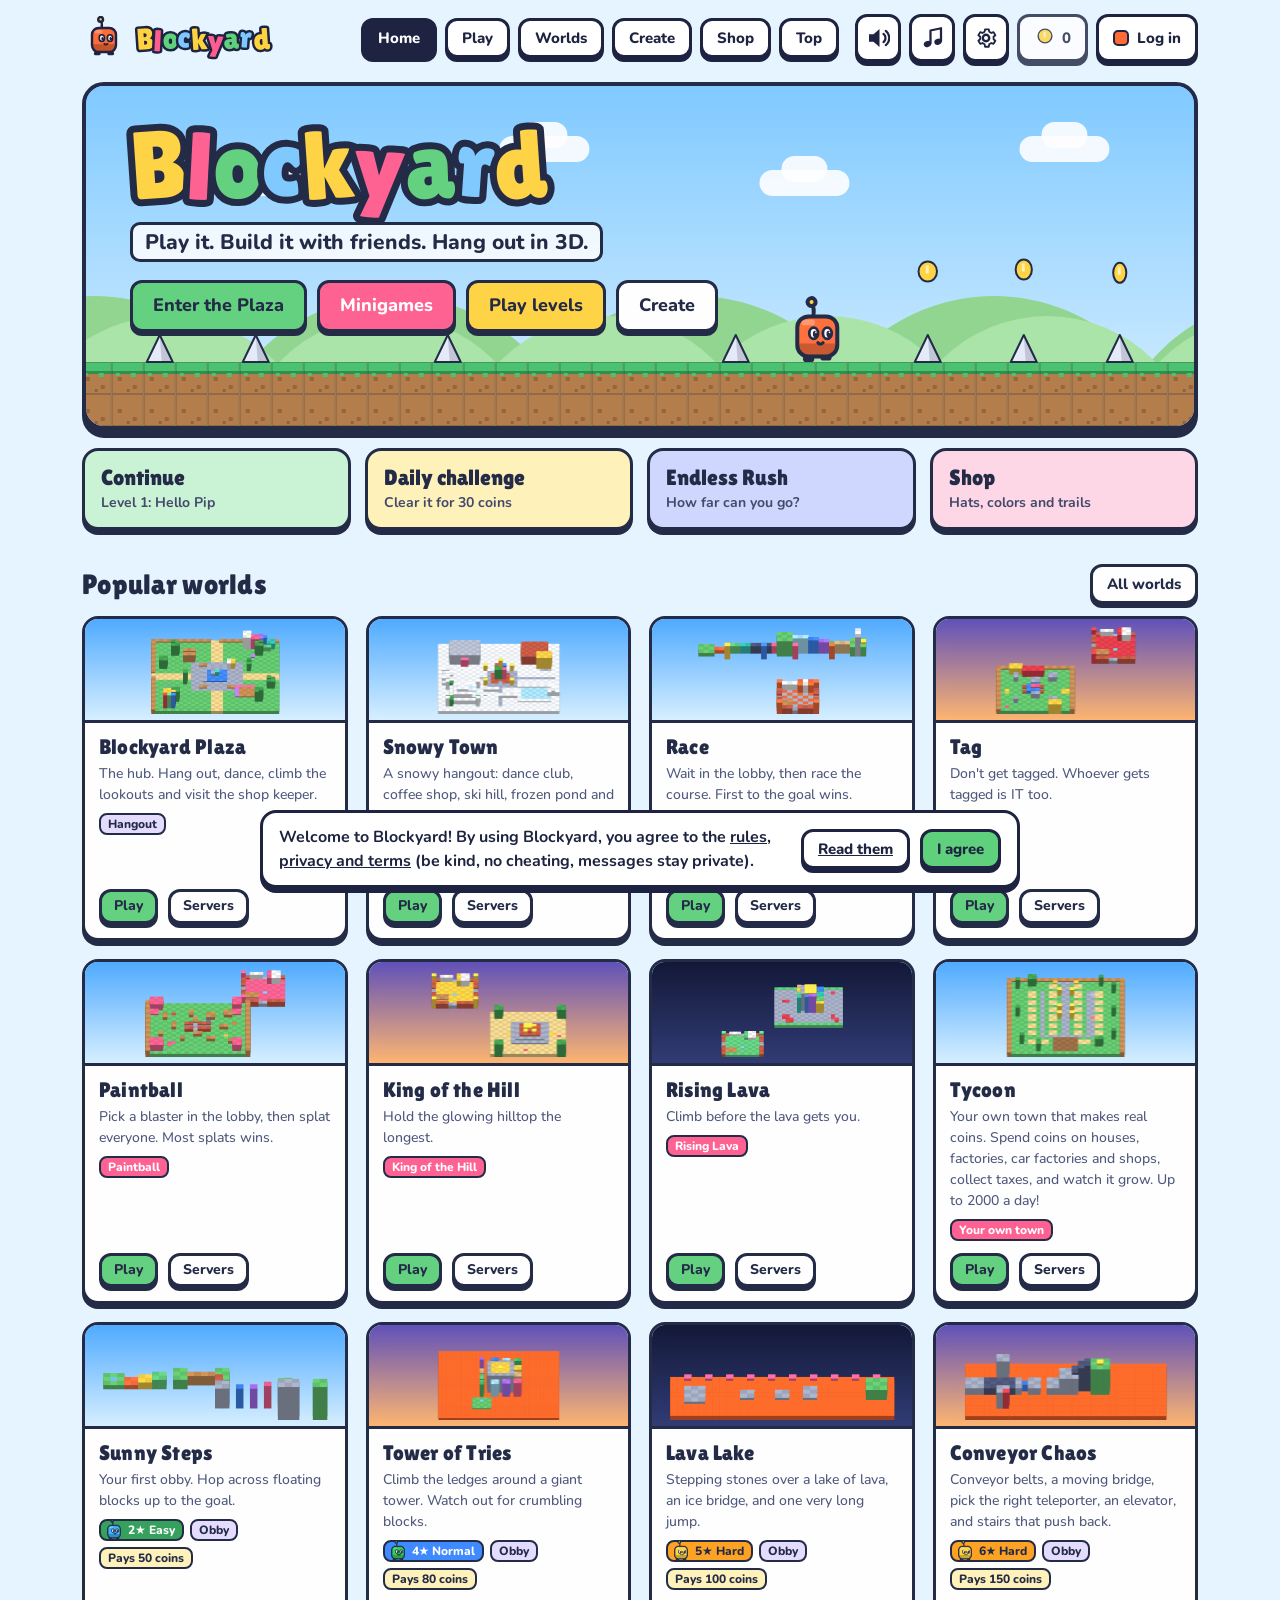
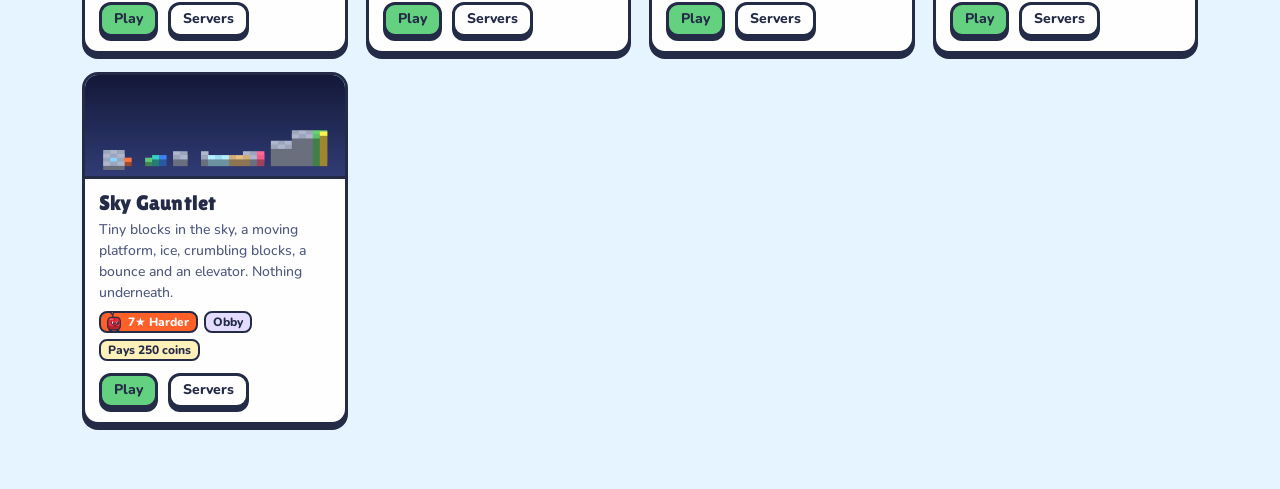
==== public/index.html @ 79ffdef4 "Add files via upload" ====
<!DOCTYPE html>
<html lang="en">
<head>
<meta charset="utf-8">
<meta name="viewport" content="width=device-width, initial-scale=1, viewport-fit=cover">
<title>Blockyard</title>
<meta name="description" content="Play block games in 2D and 3D, hang out with friends, build your own levels and worlds together, and trade items.">
<link rel="icon" href="data:image/svg+xml,%3Csvg xmlns='http://www.w3.org/2000/svg' viewBox='0 0 32 32'%3E%3Crect x='3' y='3' width='26' height='26' rx='6' fill='%23ffd23f' stroke='%231d2340' stroke-width='3'/%3E%3Crect x='3' y='21' width='26' height='8' rx='3' fill='%23f0a500'/%3E%3C/svg%3E">
<link rel="preconnect" href="https://fonts.googleapis.com">
<link rel="preconnect" href="https://fonts.gstatic.com" crossorigin>
<link href="https://fonts.googleapis.com/css2?family=Lilita+One&family=Nunito:wght@500;700;800&display=swap" rel="stylesheet">
<link rel="stylesheet" href="css/style.css">
</head>
<body>
<header class="top">
  <a class="logo" href="#/" data-go="#/"><canvas class="logo-pip" id="logo-pip" width="44" height="44" aria-hidden="true"></canvas><span class="wordmark" aria-label="Blockyard"><b>B</b><b>l</b><b>o</b><b>c</b><b>k</b><b>y</b><b>a</b><b>r</b><b>d</b></span></a>
  <nav class="nav" aria-label="Main">
    <button class="btn nav-btn" data-go="#/" data-nav="home">Home</button>
    <button class="btn nav-btn" data-go="#/play" data-nav="play">Play</button>
    <button class="btn nav-btn" data-go="#/worlds" data-nav="worlds">Worlds <span class="live-dot" id="nav-online" hidden></span></button>
    <button class="btn nav-btn" data-go="#/create" data-nav="create">Create</button>
    <button class="btn nav-btn" data-go="#/closet" data-nav="closet">Shop</button>
    <button class="btn nav-btn" data-go="#/top" data-nav="top">Top</button>
  </nav>
  <div class="me">
    <button class="btn icon-btn" id="mute" aria-pressed="false" aria-label="Sound effects"></button>
    <button class="btn icon-btn" id="music" aria-pressed="false" aria-label="Music"></button>
    <button class="btn icon-btn" data-go="#/settings" type="button" aria-label="Settings" title="Settings"><svg viewBox="0 0 24 24" width="22" height="22" aria-hidden="true"><path d="M12 8.2a3.8 3.8 0 1 0 0 7.6 3.8 3.8 0 0 0 0-7.6zm8.3 5.2-.1-2.8 2-1.6-2-3.4-2.4.9-2.3-1.4L15 2.5h-4l-.5 2.6-2.4 1.4-2.4-.9-2 3.4 2 1.6-.1 2.8-1.9 1.6 2 3.4 2.4-.9 2.4 1.4.5 2.6h4l.5-2.6 2.3-1.4 2.4.9 2-3.4z" fill="#fff" stroke="#1d2340" stroke-width="2" stroke-linejoin="round"/><circle cx="12" cy="12" r="3.2" fill="#fff" stroke="#1d2340" stroke-width="2"/></svg></button>
    <button class="btn icon-btn mail-btn" id="mail-btn" type="button" aria-label="Mailbox" title="Mailbox" hidden><svg viewBox="0 0 24 24" width="24" height="24" aria-hidden="true"><rect x="2.5" y="5" width="19" height="14" rx="2.5" fill="#fff" stroke="#1d2340" stroke-width="2.4"/><path d="M3.5 6.5 12 13l8.5-6.5" fill="none" stroke="#1d2340" stroke-width="2.4" stroke-linejoin="round"/></svg><span class="count" id="mail-count" hidden></span></button>
    <button class="btn icon-btn mail-btn" id="dm-btn" type="button" aria-label="Messages" title="Messages" hidden><svg viewBox="0 0 24 24" width="24" height="24" aria-hidden="true"><path d="M4 4.5h16a1.5 1.5 0 0 1 1.5 1.5v9a1.5 1.5 0 0 1-1.5 1.5H10l-4.5 4v-4H4A1.5 1.5 0 0 1 2.5 15V6A1.5 1.5 0 0 1 4 4.5z" fill="#fff" stroke="#1d2340" stroke-width="2.2" stroke-linejoin="round"/><circle cx="8" cy="10.5" r="1.3" fill="#1d2340"/><circle cx="12" cy="10.5" r="1.3" fill="#1d2340"/><circle cx="16" cy="10.5" r="1.3" fill="#1d2340"/></svg><span class="count" id="dm-count" hidden></span></button>
    <button class="btn coin-chip" id="coin-chip" data-go="#/closet" title="Your coins"><span id="coin-icon"></span><span id="coin-count">0</span></button>
    <button class="btn me-btn" id="me-btn"><span class="dot" id="me-dot"></span><span class="lvl-chip" id="me-lvl" hidden></span><span id="me-name">Log in</span><span class="count" id="me-count" hidden></span></button>
  </div>
</header>
<div class="announce" id="announce" role="status" hidden><span class="announce-tag">News</span><span id="announce-text"></span><button class="announce-x" id="announce-x" type="button" aria-label="Hide this message">&times;</button></div>

<main>
<!-- ============ HOME ============ -->
<section id="view-home" class="view">
  <div class="title-screen">
    <canvas id="title-canvas" aria-hidden="true"></canvas>
    <div class="title-copy">
      <p class="big-logo" aria-label="Blockyard"><b>B</b><b>l</b><b>o</b><b>c</b><b>k</b><b>y</b><b>a</b><b>r</b><b>d</b></p>
      <p class="tagline">Play it. Build it with friends. Hang out in 3D.</p>
      <div class="row">
        <button class="btn btn-big btn-grass" data-go="#/w/plaza">Enter the Plaza</button>
        <button class="btn btn-big btn-pink" data-go="#/worlds/games">Minigames</button>
        <button class="btn btn-big btn-sun" id="hero-play">Play levels</button>
        <button class="btn btn-big" data-go="#/create">Create</button>
      </div>
    </div>
  </div>
  <div class="tiles" id="home-tiles"></div>
  <div id="home-today" class="today" hidden></div>
  <div class="section-head"><h2>Popular worlds</h2><button class="btn" data-go="#/worlds">All worlds</button></div>
  <div class="grid" id="home-worlds"></div>
  <div id="home-online" hidden>
    <div class="section-head"><h2>New player levels</h2><button class="btn" data-go="#/discover">See all</button></div>
    <div class="grid" id="home-new"></div>
  </div>
</section>

<!-- ============ PLAY (2D) ============ -->
<section id="view-levels" class="view" hidden>
  <div class="page-head"><div><h1>Play</h1><p class="lede">Built-in levels earn stars and coins. Endless and the daily challenge pay coins too.</p></div></div>
  <div class="modes">
    <button class="mode" data-go="#/endless"><canvas class="mode-art" id="art-endless" aria-hidden="true"></canvas><span class="mode-name">Endless Rush</span><span class="mode-sub" id="sub-endless">How far can you go?</span></button>
    <button class="mode" data-go="#/daily"><canvas class="mode-art" id="art-daily" aria-hidden="true"></canvas><span class="mode-name">Daily challenge</span><span class="mode-sub" id="sub-daily">A new course every day</span></button>
    <button class="mode" data-go="#/discover"><canvas class="mode-art" id="art-shop" aria-hidden="true"></canvas><span class="mode-name">Player levels</span><span class="mode-sub">Levels other people made</span></button>
  </div>
  <div class="section-head"><h2>Levels</h2><span class="small" id="map-count"></span></div>
  <div class="map" id="map"></div>
  <div class="map-detail" id="map-detail"></div>
  <div class="import">
    <label for="import-input">Got a level code from a friend?</label>
    <div class="row">
      <input id="import-input" placeholder="Paste the link or code" autocomplete="off">
      <button class="btn btn-sun" id="import-btn">Play it</button>
    </div>
    <p class="msg" id="import-msg"></p>
  </div>
</section>

<!-- ============ DISCOVER (2D player levels) ============ -->
<section id="view-discover" class="view" hidden>
  <div class="page-head"><div><h1>Player levels</h1><p class="lede">2D levels made by Blockyard players. Levels marked with a coin pay real coins the first time you beat them.</p></div></div>
  <div id="disc-offline" class="panel-note" hidden>
    <h3>Online games aren't turned on here</h3>
    <p>Player levels need the online version of Blockyard, running on Cloudflare. You can still play the built-in levels and build your own.</p>
    <button class="btn btn-sun" data-go="#/create">Create something</button>
  </div>
  <div id="disc-main" hidden>
    <div class="disc-controls">
      <div class="chips" role="group" aria-label="Sort">
        <button class="chip" data-sort="new" aria-pressed="true">Newest</button>
        <button class="chip" data-sort="top" aria-pressed="false">Most played</button>
        <button class="chip" data-sort="liked" aria-pressed="false">Most liked</button>
        <button class="chip" data-sort="reward" aria-pressed="false">Pays coins</button>
        <button class="chip" data-sort="rated" aria-pressed="false">Rated ★</button>
      </div>
      <select id="disc-style" aria-label="Style">
        <option value="">All styles</option>
        <option value="adventure">Adventure</option>
        <option value="rush">Rush</option>
      </select>
      <input id="disc-q" type="search" placeholder="Search names" aria-label="Search" autocomplete="off">
      <span class="chip-filter" id="disc-creator" hidden>Levels by <b id="disc-creator-name"></b> <button class="linkish" id="disc-creator-clear" type="button">Show everyone</button></span>
    </div>
    <div class="grid" id="disc-grid"></div>
    <p class="msg" id="disc-msg"></p>
    <div class="row center"><button class="btn" id="disc-more" hidden>Load more</button></div>
  </div>
</section>

<!-- ============ PLAY A 2D LEVEL ============ -->
<section id="view-play" class="view" hidden>
  <div class="bar">
    <button class="btn" id="play-back">Back</button>
    <div class="bar-title"><h2 id="play-title"></h2><span id="play-by" class="by"></span></div>
    <button class="btn" id="play-restart" title="Restart (R)">Restart</button>
    <button class="btn btn-ghost" id="play-report" hidden>Report</button>
  </div>
  <div class="stage" id="stage">
    <canvas id="game" aria-label="Game"></canvas>
    <div class="overlay" id="ready" hidden>
      <div class="panel ready-panel">
        <h2 id="ready-title">Ready?</h2>
        <p id="ready-form"></p>
        <p class="small">Press Space, click, or tap to start.</p>
      </div>
    </div>
    <div class="overlay" id="win" hidden>
      <div class="panel">
        <h2 id="win-title">Level cleared!</h2>
        <div class="win-stars" id="win-stars"></div>
        <p id="win-stats"></p>
        <p class="win-reward" id="win-reward"></p>
        <div class="row">
          <button class="btn btn-grass" id="win-next" hidden>Next level</button>
          <button class="btn" id="win-again">Play again</button>
          <button class="btn btn-sun" id="win-like" hidden>Like</button>
          <button class="btn" id="win-dislike" hidden>Dislike</button>
          <button class="btn" id="win-remix">Remix in editor</button>
          <button class="btn" id="win-back">Back</button>
        </div>
      </div>
    </div>
  </div>
  <div class="touch" id="touch-adv">
    <button class="tbtn" data-k="left" data-icon="left" aria-label="Move left"></button>
    <button class="tbtn" data-k="right" data-icon="right" aria-label="Move right"></button>
    <button class="tbtn tbtn-jump" data-k="jump">Jump</button>
  </div>
  <div class="touch" id="touch-rush" hidden>
    <button class="tbtn tbtn-jump tbtn-wide" data-k="jump">Tap or hold</button>
  </div>
  <p class="hint hint-keys" id="play-hint"></p>
</section>

<!-- ============ 2D EDITOR ============ -->
<section id="view-edit" class="view" hidden>
  <div class="bar ed-bar">
    <button class="btn" id="ed-back">Back</button>
    <input id="ed-name" maxlength="40" aria-label="Level name">
    <div class="row">
      <button class="btn btn-grass" id="ed-test">Test</button>
      <span class="proof" id="ed-proof" data-ok="false">Not beaten yet</span>
      <button class="btn btn-sun" id="ed-publish">Publish</button>
      <button class="btn" id="ed-share">Share code</button>
      <button class="btn" id="ed-friends" hidden>Friends</button>
      <button class="btn" id="ed-save" hidden>Save</button>
    </div>
  </div>
  <p class="ed-status" id="ed-status"></p>
  <div class="ed-settings">
    <label>Style <select id="ed-style"><option value="adventure">Adventure</option><option value="rush">Rush</option></select></label>
    <label>Theme <select id="ed-theme"></select></label>
    <label>Width <select id="ed-width"></select></label>
    <label>Height <select id="ed-height"></select></label>
    <label class="rush-only">Start as <select id="ed-form"></select></label>
    <label class="rush-only">Start speed <select id="ed-speed"></select></label>
  </div>
  <div class="ed-palette">
    <div class="tabs" id="ed-tabs" role="tablist" aria-label="Block types"></div>
    <div class="ed-palette-body">
      <div class="tools" id="ed-tools"></div>
      <div class="tools tools-quick" id="ed-quick"></div>
    </div>
  </div>
  <div class="ed-actions">
    <div class="seg" role="group" aria-label="Drawing mode">
      <button class="seg-btn" id="ed-brush" aria-pressed="true">Brush</button>
      <button class="seg-btn" id="ed-box" aria-pressed="false">Box fill</button>
    </div>
    <div class="row">
      <button class="btn" id="ed-undo" title="Undo (Ctrl+Z)">Undo</button>
      <button class="btn" id="ed-redo" title="Redo (Ctrl+Y)">Redo</button>
    </div>
    <div class="row">
      <button class="btn" id="ed-zoom-out">Zoom out</button>
      <button class="btn" id="ed-zoom-in">Zoom in</button>
    </div>
  </div>
  <div class="ed-wrap">
    <div class="ed-stage" id="ed-stage"><canvas id="ed-canvas"></canvas></div>
    <input type="range" id="ed-scroll-y" class="vscroll" min="0" max="0" value="0" aria-label="Scroll up and down">
  </div>
  <canvas id="ed-minimap" class="minimap" aria-label="Whole level. Click or drag to jump around."></canvas>
  <p class="msg" id="ed-msg"></p>
  <div class="ed-team" id="ed-team" hidden>
    <ol class="w3-log" id="ed-log"></ol>
    <form class="w3-chat-form" id="ed-chat"><input id="ed-chat-in" maxlength="200" placeholder="Chat with your team" aria-label="Chat message" autocomplete="off"><button class="btn" type="submit">Send</button></form>
  </div>
  <p class="hint">Click or drag to place. Right-click erases. The strip under the level shows the whole thing: click it to jump there. Mouse wheel scrolls, Ctrl + wheel zooms. Keys: B brush, F box fill, E erase, I pick, Ctrl+Z undo. Your level saves by itself.</p>
</section>

<!-- ============ WORLDS (3D) ============ -->
<section id="view-worlds" class="view" hidden>
  <div class="page-head">
    <div><h1>Worlds</h1><p class="lede">3D places to hang out and obbies to beat. Log in to see other players and chat.</p><button class="btn btn-sun btn-big" id="random-world" type="button">🎲 Random world</button></div>
    <form class="join-code" id="join-form"><label for="join-code">Got a server code?</label><div class="row"><input id="join-code" placeholder="Server code" maxlength="12" autocomplete="off"><button class="btn btn-sun" type="submit">Join</button></div></form>
  </div>
  <div id="friends-online" hidden></div>
  <h2>Hangouts</h2>
  <div class="grid" id="worlds-hangout"></div>
  <h2 id="minigames">Minigames</h2>
  <p class="small">Each minigame has its own servers. Wait in the lobby (the shop keeper is there too) and the next round starts when 2 players are in.</p>
  <div class="grid" id="worlds-games"></div>
  <h2>Obbies</h2>
  <div class="grid" id="worlds-builtin"></div>
  <div class="section-head"><h2>Player worlds</h2>
    <div class="chips" role="group" aria-label="Sort">
      <button class="chip" data-wsort="top" aria-pressed="true">Popular</button>
      <button class="chip" data-wsort="new" aria-pressed="false">Newest</button>
      <button class="chip" data-wsort="reward" aria-pressed="false">Pays coins</button>
      <button class="chip" data-wsort="rated" aria-pressed="false">Rated ★</button>
    </div>
  </div>
  <div class="grid" id="worlds-grid"></div>
  <p class="msg" id="worlds-msg"></p>
  <div class="row center"><button class="btn" id="worlds-more" hidden>Load more</button></div>
</section>

<!-- ============ ONE WORLD ============ -->
<section id="view-world" class="view" hidden>
  <div id="world-page"></div>
</section>

<!-- ============ IN A 3D WORLD ============ -->
<section id="view-w3" class="view" hidden>
  <div id="w3-root"></div>
</section>

<!-- ============ 3D BUILDER ============ -->
<section id="view-build" class="view" hidden>
  <div id="b3-root"></div>
</section>

<!-- ============ CREATE ============ -->
<section id="view-create" class="view" hidden>
  <div class="page-head">
    <div><h1>Create</h1><p class="lede">Build 2D levels and 3D worlds. Add friends to a project and build together, live.</p></div>
    <div class="row"><button class="btn btn-big btn-sun" id="new-2d">New 2D level</button><button class="btn btn-big btn-grass" id="new-3d">New 3D world</button></div>
  </div>
  <p class="note-bar" id="create-guest" hidden>You're a guest, so your projects save in this browser only. <button class="linkish" type="button" id="create-login">Log in</button> to save them online, build with friends, and publish.</p>
  <h2>Your projects</h2>
  <div class="grid" id="proj-mine"></div>
  <div id="proj-shared-wrap" hidden><h2>Shared with you</h2><div class="grid" id="proj-shared"></div></div>
  <div id="proj-pub-wrap" hidden><h2>Published</h2><div class="pub-list" id="proj-pub"></div></div>
</section>

<!-- ============ CLOSET ============ -->
<section id="view-closet" class="view" hidden>
  <div class="page-head"><div><h1>Shop</h1><p class="lede" id="closet-lede">The shop changes every day: rarer things are in stock less often.</p></div><span class="wallet" id="shop-wallet"></span></div>
  <div class="tabs page-tabs" id="closet-tabs" role="tablist" aria-label="Shop">
    <button class="tab" role="tab" data-ctab="shop">Buy</button>
    <button class="tab" role="tab" data-ctab="mine">My Items</button>
    <button class="tab" role="tab" data-ctab="market">Reseller shop</button>
    <button class="tab" role="tab" data-ctab="chests">Chests</button>
    <button class="tab" role="tab" data-ctab="trades">Trades <span class="count" id="trade-count" hidden></span></button>
    <button class="tab" role="tab" data-ctab="badges">Badges</button>
  </div>
  <div class="closet" id="closet-main">
    <div class="closet-preview"><canvas id="closet-canvas" aria-label="Pip wearing your outfit"></canvas><div class="small" id="closet-caption"></div></div>
    <div class="closet-body" id="closet-body"></div>
  </div>
  <div id="closet-trades" hidden></div>
  <div id="closet-market" hidden></div>
  <div id="closet-chests" hidden></div>
  <div id="closet-badges" hidden>
    <div class="section-head"><h2>Badges</h2><span class="small" id="ach-count"></span></div>
    <div class="title-pick" id="title-pick" hidden><label for="title-select"><b>Your title</b> <span class="small">(shows under your name in worlds and on your profile)</span></label> <select id="title-select"></select></div>
    <div class="achs" id="ach-list"></div>
    <h2>Stats</h2>
    <div class="stats" id="stats-list"></div>
  </div>
</section>

<!-- ============ PROFILE ============ -->
<section id="view-top" class="view" hidden>
  <div class="page-head"><div><h1>Leaderboards</h1><p class="lede">The top players in all of Blockyard, and the whole game's numbers.</p></div></div>
  <div class="stats" id="top-totals"></div>
  <div class="chips" role="group" aria-label="Leaderboard" id="top-tabs"></div>
  <ol class="board-list big-board" id="top-list"></ol>
</section>

<section id="view-settings" class="view" hidden>
  <div class="page-head"><div><h1>Settings</h1><p class="lede">These are saved on this computer.</p></div></div>
  <div id="settings-body" class="settings"></div>
</section>

<section id="view-builder" class="view" hidden>
  <div class="page-head"><div><h1>Builder</h1><p class="lede" id="builder-lede"></p></div></div>
  <div id="builder-body"></div>
</section>

<section id="view-profile" class="view" hidden>
  <div id="profile-page"></div>
</section>

<!-- ============ DAILY ============ -->
<section id="view-daily" class="view" hidden>
  <div class="section-head"><h2 id="daily-title">Daily challenge</h2><span class="small" id="daily-reset"></span></div>
  <div class="daily-top">
    <div class="daily-card daily-window">
      <p class="detail-kicker">Today's level</p>
      <h2 id="daily-name">Loading…</h2>
      <p class="by-line" id="daily-by"></p>
      <div class="card-meta" id="daily-meta"></div>
      <div class="daily-stage detail-thumb"><canvas id="daily-thumb" aria-hidden="true"></canvas><button class="btn btn-grass btn-big daily-playbtn" id="daily-play" type="button">▶ Play</button></div>
      <p class="daily-desc" id="daily-desc"></p>
      <div class="row daily-rate" id="daily-rate"></div>
      <p id="daily-mine"></p>
      <p class="small" id="daily-note"></p>
    </div>
    <div class="board">
      <h3>Today's board</h3>
      <ol class="board-list" id="daily-board"></ol>
      <p class="small" id="daily-board-msg"></p>
    </div>
  </div>
</section>

<!-- ============ ADMIN ============ -->
<section id="view-admin" class="view" hidden>
  <div class="page-head"><div><h1>Admin</h1><p class="lede">Reports come first. A level hides itself after 3 reports. Banning someone logs them out, kicks them from every server and hides their games.</p></div><button class="btn" id="admin-refresh">Refresh</button></div>
  <div class="tabs page-tabs" id="admin-tabs" role="tablist">
    <button class="tab" role="tab" data-atab="chat">Chat reports</button>
    <button class="tab" role="tab" data-atab="games">Games</button>
    <button class="tab" role="tab" data-atab="users">Players</button>
    <button class="tab" role="tab" data-atab="site">News &amp; shop</button>
    <button class="tab" role="tab" data-atab="log">Log</button>
  </div>
  <p class="msg" id="admin-msg"></p>
  <div id="admin-chat" class="admin-list"></div>
  <div id="admin-games-wrap" hidden><div class="admin-list" id="admin-games"></div></div>
  <div id="admin-users-wrap" hidden>
    <div class="row admin-users">
      <input id="admin-user-q" placeholder="Find a player by name" autocomplete="off">
      <button class="btn" id="admin-user-find">Find</button>
    </div>
    <div class="admin-list" id="admin-users"></div>
  </div>
  <div id="admin-log" class="admin-list" hidden></div>
  <div id="admin-site" hidden>
    <div class="admin-box">
      <h2>Online right now</h2>
      <p class="small">Everyone in a 3D world right now. Join their server or open Manage.</p>
      <div class="row"><button class="btn" id="admin-online-go" type="button">Refresh</button><span class="small" id="admin-online-sum"></span></div>
      <div id="admin-online" class="admin-list"></div>
    </div>
    <div class="admin-box">
      <h2>Gift everyone</h2>
      <p class="small">Give every player coins, an item, or both. They all get a mail. Great for a holiday or saying sorry after a bug.</p>
      <div class="row"><label>Coins <input type="number" id="giftall-coins" min="0" max="100000" value="0" style="width:120px"></label><label>Item <select id="giftall-item"></select></label></div>
      <div class="row" style="margin-top:8px"><input id="giftall-note" maxlength="200" placeholder="A note (like: Happy Halloween!)" aria-label="Note"><button class="btn btn-sun" id="giftall-go" type="button">Give to everyone</button></div>
    </div>
    <div class="admin-box">
      <h2>Close all servers</h2>
      <p class="small">Sends everyone out of every 3D server with your message (like before fixing something). They can come back right away.</p>
      <div class="row"><input id="closeall-msg" maxlength="200" placeholder="Like: Quick fix, back in 5 minutes!" aria-label="Message"><button class="btn btn-danger" id="closeall-go" type="button">Close all servers</button></div>
    </div>
    <div class="admin-box">
      <h2>Events</h2>
      <p class="small">Turn on an event for a while. Everyone sees a banner at the top of the site while it runs. The extra coins show up as "event bonus" in coin histories.</p>
      <div id="admin-events" class="admin-list"></div>
    </div>
    <div class="admin-box">
      <h2>Daily deals</h2>
      <p class="small">Deals change by themselves every day at midnight (UTC). Change the discount or how many items, pick the items for any day, or run a sale on the whole shop. Limited items are never on sale.</p>
      <div class="row"><label>Discount <select id="deal-off"></select></label><label>Items per day <select id="deal-count"></select></label><label>How many at the deal price (each) <select id="deal-stock"></select></label><button class="btn" id="deal-save" type="button">Save</button></div>
      <div id="deal-days" class="deal-days"></div>
      <h3 style="margin-top:14px">Shop-wide sale</h3>
      <p class="small" id="sale-now"></p>
      <div class="row"><label>Off <select id="sale-off"></select></label><label>For <select id="sale-hours"><option value="6">6 hours</option><option value="24" selected>1 day</option><option value="48">2 days</option><option value="72">3 days</option><option value="168">1 week</option></select></label><button class="btn btn-sun" id="sale-go" type="button">Start sale</button><button class="btn" id="sale-stop" type="button">End sale</button></div>
    </div>
    <div class="admin-box">
      <h2>Announcement</h2>
      <p class="small">Shows across the top of the site for everyone, and pops up in every 3D server running right now. Leave it empty and post to remove it.</p>
      <textarea id="admin-announce" maxlength="200" rows="2" placeholder="Like: Double coins weekend! Or: New obby just dropped."></textarea>
      <div class="row"><button class="btn btn-sun" id="admin-announce-go" type="button">Post it</button><button class="btn" id="admin-announce-clear" type="button">Remove it</button></div>
    </div>
    <div class="admin-box">
      <h2>Daily challenge</h2>
      <p class="small">Pick a player's 2D level for a day. Days you don't pick get a top-liked (or most played) player level that was never the daily before, or Blockyard's own course if there are none.</p>
      <div class="row"><input type="date" id="daily-pick-date" aria-label="Day"><input id="daily-pick-game" placeholder="Level link or ID" aria-label="Level link or ID"><button class="btn btn-sun" id="daily-pick-go" type="button">Pick it</button></div>
      <div class="row" style="margin-top:8px"><input id="daily-find-q" placeholder="Or search levels by name or maker" aria-label="Search levels"><button class="btn" id="daily-find-go" type="button">Search</button></div>
      <div class="admin-list" id="daily-find"></div>
      <div class="admin-list" id="daily-picks"></div>
    </div>
    <div class="admin-box">
      <h2>Limited items</h2>
      <p class="small">How many are left in the shop. Raise it to restock, set it to 0 to sell out.</p>
      <div class="admin-list" id="admin-stock"></div>
    </div>
  </div>
</section>
<section id="view-rules" class="view" hidden>
  <div class="page-head"><div><h1>Rules, privacy and terms</h1><p class="lede">By using Blockyard, you agree to these. They're short, promise.</p></div></div>
  <div class="rules">
    <section class="rules-box"><h2>Be a good player</h2>
      <ul>
        <li>Be kind in chat and messages. No bullying, no spam.</li>
        <li>Never ask for or share personal info (real names, addresses, phone numbers, passwords).</li>
        <li>No cheating, and no extra accounts to farm coins.</li>
        <li>Levels, worlds and names have to be okay for everyone.</li>
      </ul></section>
    <section class="rules-box"><h2>Your messages are private</h2>
      <ul>
        <li>Messages between friends are locked (encrypted) in the database. Nobody reads them, not even the admin.</li>
        <li>If you report someone, only the <b>last few messages</b> before your report are unlocked and shown to the admin, so they can check it.</li>
        <li>Chat in 3D servers is seen by the players in that server. A report sends the last few things that player said.</li>
        <li>Only report real problems. Sending false, mean or spam reports can get <b>you</b> a warning.</li>
      </ul></section>
    <section class="rules-box"><h2>Warnings</h2>
      <p class="warn-steps"><span>Warning 1</span> → <span>Warning 2</span> → <span>Warning 3</span> → <span class="last">Account deleted</span></p>
      <ul>
        <li>Only the admin gives warnings, bans and account deletions, and they always have to confirm it first. Automatic checks (like the coin-farming check) only tell the admin to take a look.</li>
        <li>Nobody gets banned by their internet address, so people sharing a network (like a school) are never blocked because of someone else.</li>
        <li>You can earn warnings back: every 3 reports you send that turn out to be right takes one away, and so does a level of yours reaching 20 likes and 100 plays.</li>
      </ul></section>
    <section class="rules-box"><h2>The community helps</h2>
      <ul>
        <li>When 10 players report a level, it's hidden until the admin checks it.</li>
        <li>Players who beat a level vote how hard it is, and the admin makes the final call.</li>
      </ul></section>
    <section class="rules-box"><h2>Open source</h2>
      <p>Blockyard's code is shared under the <a href="/LICENSE.txt" target="_blank" rel="noopener">Apache License 2.0</a>. Levels and worlds belong to the players who make them, and publishing one lets everyone on Blockyard play it.</p></section>
  </div>
</section>
</main>

<div class="tos-gate" id="tos-gate" role="dialog" aria-labelledby="tos-h" hidden>
  <div class="tos-inner">
    <p id="tos-h"><b>Welcome to Blockyard!</b> By using Blockyard, you agree to the <a href="#/rules" id="tos-read">rules, privacy and terms</a> (be kind, no cheating, messages stay private).</p>
    <div class="row"><a class="btn" href="#/rules">Read them</a><button class="btn btn-grass" id="tos-ok" type="button">I agree</button></div>
  </div>
</div>

<!-- ============ MODALS ============ -->
<div class="modal" id="share-modal" hidden role="dialog" aria-modal="true" aria-labelledby="share-h">
  <div class="panel">
    <h2 id="share-h">Share your level</h2>
    <div id="share-online" hidden>
      <label for="share-online-link">Online link</label>
      <input id="share-online-link" readonly>
    </div>
    <label for="share-link">Link</label>
    <input id="share-link" readonly>
    <label for="share-code">Code</label>
    <textarea id="share-code" rows="3" readonly></textarea>
    <p class="msg">Friends can open the link, or paste the code on the Play page.</p>
    <div class="row">
      <button class="btn btn-sun" id="share-copy">Copy link</button>
      <button class="btn" id="share-copy-code">Copy code</button>
      <button class="btn" data-close>Done</button>
    </div>
  </div>
</div>

<div class="modal" id="publish-modal" hidden role="dialog" aria-modal="true" aria-labelledby="pub-h">
  <div class="panel">
    <h2 id="pub-h">Publish</h2>
    <div id="pub-offline" hidden>
      <p id="pub-offline-text"></p>
      <div class="row"><button class="btn btn-sun" id="pub-offline-go" hidden></button><button class="btn" data-close>Close</button></div>
    </div>
    <form id="pub-form" hidden>
      <label for="pub-name">Name</label>
      <input id="pub-name" maxlength="40" required>
      <label for="pub-desc">Description (optional)</label>
      <input id="pub-desc" maxlength="140">
      <label for="pub-vis">Who can play it?</label>
      <select id="pub-vis">
        <option value="public">Everyone (shows up in the lists)</option>
        <option value="unlisted">Anyone with the link</option>
        <option value="private">Only me and my project friends</option>
      </select>
      <p class="small">Don't put your real name or school in it.</p>
      <p class="small" id="pub-who"></p>
      <p class="msg" id="pub-msg"></p>
      <div class="row">
        <button class="btn btn-sun" type="submit" id="pub-go">Publish</button>
        <button class="btn" type="button" id="pub-new" hidden>Publish as a new game</button>
        <button class="btn" type="button" data-close>Cancel</button>
      </div>
    </form>
    <div id="pub-done" hidden>
      <p id="pub-done-text">Published!</p>
      <label for="pub-link">Link</label>
      <input id="pub-link" readonly>
      <div class="row">
        <button class="btn btn-sun" id="pub-copy">Copy link</button>
        <button class="btn" data-close>Done</button>
      </div>
    </div>
  </div>
</div>

<div class="modal" id="friends-modal" hidden role="dialog" aria-modal="true" aria-labelledby="fr-h">
  <div class="panel">
    <h2 id="fr-h">Build together</h2>
    <p class="small" id="fr-note">Friends you add can open this project and build with you live. Up to 8.</p>
    <ul class="fr-list" id="fr-list"></ul>
    <form class="row" id="fr-form"><input id="fr-name" maxlength="16" placeholder="Their username" autocomplete="off" aria-label="Username"><button class="btn btn-sun" type="submit">Add</button></form>
    <p class="msg" id="fr-msg"></p>
    <div class="row"><button class="btn" data-close>Done</button></div>
  </div>
</div>

<div class="modal" id="account-modal" hidden role="dialog" aria-modal="true" aria-labelledby="acct-h">
  <div class="panel">
    <h2 id="acct-h">Your account</h2>
    <div id="acct-offline" hidden>
      <p>Accounts need the online version of Blockyard, running on Cloudflare. You're playing as a guest, and your progress saves in this browser.</p>
      <div class="row"><button class="btn" data-close>Close</button></div>
    </div>
    <div id="acct-out" hidden>
      <div id="acct-saved" class="acct-saved" hidden></div>
      <div class="tabs acct-tabs" role="tablist">
        <button class="tab" data-acct="login" aria-selected="true" role="tab">Log in</button>
        <button class="tab" data-acct="signup" aria-selected="false" role="tab">Sign up</button>
        <button class="tab" data-acct="recover" aria-selected="false" role="tab">Lost password</button>
      </div>
      <form id="acct-form">
        <label for="acct-name">Username</label>
        <input id="acct-name" maxlength="16" autocomplete="username" required>
        <div id="acct-rec-wrap" hidden>
          <label for="acct-rec">Recovery code</label>
          <input id="acct-rec" maxlength="20" autocomplete="off" placeholder="XXXX-XXXX-XXXX">
        </div>
        <label for="acct-pw" id="acct-pw-label">Password</label>
        <input id="acct-pw" type="password" maxlength="72" autocomplete="current-password" required>
        <label class="check"><input type="checkbox" id="acct-keep" checked> Keep me logged in on this computer</label>
        <p class="small" id="acct-hint"></p>
        <p class="msg" id="acct-msg"></p>
        <div class="row"><button class="btn btn-sun" type="submit" id="acct-go">Log in</button><button class="btn" type="button" data-close>Cancel</button></div>
      </form>
    </div>
    <div id="acct-in" hidden>
      <p class="acct-who"><canvas id="acct-pip" aria-hidden="true"></canvas><span><b id="acct-user"></b><br><span class="small" id="acct-sum"></span></span></p>
      <div class="xp" id="acct-xp"><span class="xp-bar"><span id="acct-xp-fill"></span></span><span class="small" id="acct-xp-text"></span></div>
      <div class="row">
        <button class="btn" id="acct-profile">My profile</button>
        <button class="btn" id="acct-friends" type="button">Friends <span class="count" id="friend-count" hidden></span></button>
        <button class="btn" data-go="#/closet">Shop</button>
        <button class="btn" id="acct-builder" data-go="#/builder" hidden>Builder</button>
        <button class="btn" id="acct-admin" data-go="#/admin" hidden>Admin</button>
        <button class="btn" data-go="#/settings">Settings</button>
        <button class="btn btn-sun" id="acct-logout">Log out</button>
      </div>
      <div class="acct-saved" id="acct-switch"></div>
      <p class="small warn-line" id="acct-warn" hidden></p>
      <p class="small">Password: <button class="linkish" id="acct-pw-change" type="button">Change my password</button> · <button class="linkish" id="acct-notify" type="button" data-go="#/settings">Settings (theme, graphics, notifications)</button></p>
      <p class="small">Want your account gone? <button class="linkish" id="acct-delete" type="button">Delete my account</button></p>
      <p class="msg" id="acct-in-msg"></p>
    </div>
  </div>
</div>

<div class="modal" id="friends-list-modal" hidden role="dialog" aria-modal="true" aria-labelledby="fl-h">
  <div class="panel mail-panel">
    <h2 id="fl-h">Friends</h2>
    <form class="row" id="fl-add"><input id="fl-name" maxlength="16" placeholder="Their username" autocomplete="off" aria-label="Friend's username"><button class="btn btn-sun" type="submit">Add friend</button></form>
    <p class="msg" id="fl-msg"></p>
    <div id="fl-body" class="mail-list"></div>
    <div class="row"><button class="btn" type="button" data-close>Close</button></div>
  </div>
</div>

<div class="modal" id="mail-modal" hidden role="dialog" aria-modal="true" aria-labelledby="mail-h">
  <div class="panel mail-panel">
    <h2 id="mail-h">Mailbox</h2>
    <div id="mail-list" class="mail-list"></div>
    <div class="row"><button class="btn" type="button" id="mail-clear">Delete read mail</button><button class="btn" type="button" data-close>Close</button></div>
  </div>
</div>

<div class="modal" id="dm-modal" hidden role="dialog" aria-modal="true" aria-labelledby="dm-h">
  <div class="panel dm-panel">
    <div class="dm-head"><h2 id="dm-h">Messages</h2><button class="btn" type="button" data-close>Close</button></div>
    <p class="small">You can message your friends. Be nice, and never share where you live, your school or your passwords.</p>
    <div class="dm-grid">
      <div class="dm-chats" id="dm-chats"></div>
      <div class="dm-thread">
        <div class="dm-who" id="dm-who"></div>
        <ol class="dm-msgs" id="dm-msgs"></ol>
        <form class="dm-form" id="dm-form" hidden><input id="dm-input" maxlength="300" placeholder="Type a message" aria-label="Message" autocomplete="off"><button class="btn btn-sun" type="submit">Send</button></form>
      </div>
    </div>
  </div>
</div>

<div class="modal" id="live-modal" hidden role="dialog" aria-modal="true" aria-labelledby="live-h">
  <div class="panel live-panel">
    <h2 id="live-h">Live trade</h2>
    <p class="small" id="live-status"></p>
    <div class="live-grid">
      <div class="live-side"><h3>You give</h3><div class="live-items" id="live-mine"></div><label class="small">Coins <input type="number" id="live-coins" min="0" value="0"></label></div>
      <div class="live-side"><h3 id="live-them-h">They give</h3><div class="live-items" id="live-theirs"></div><p class="small" id="live-them-coins"></p></div>
    </div>
    <h3>Your stuff (click to add or take out)</h3>
    <div class="live-items live-pick" id="live-pick"></div>
    <div class="row"><button class="btn btn-grass" type="button" id="live-ready">Ready</button><button class="btn btn-danger" type="button" id="live-cancel">Cancel trade</button></div>
  </div>
</div>

<div class="modal" id="gift-modal" hidden role="dialog" aria-modal="true" aria-labelledby="gift-h">
  <form class="panel" id="gift-form">
    <h2 id="gift-h">Send coins</h2>
    <p class="small" id="gift-info"></p>
    <label>How many? <input type="number" id="gift-amount" min="1" max="500" value="10" required></label>
    <label>Note (optional) <input id="gift-note" maxlength="80" placeholder="Happy birthday!"></label>
    <p class="msg" id="gift-msg"></p>
    <div class="row"><button class="btn btn-sun" type="submit">Send</button><button class="btn" type="button" data-close>Cancel</button></div>
  </form>
</div>



<div class="notes" id="notes" aria-live="polite"></div>

<div class="modal" id="manage-modal" hidden role="dialog" aria-modal="true" aria-labelledby="manage-h">
  <div class="panel manage-panel">
    <h2 id="manage-h">Manage player</h2>
    <div id="manage-body"></div>
    <div class="row"><button class="btn" type="button" data-close>Done</button></div>
  </div>
</div>

<div class="modal" id="recovery-modal" hidden role="dialog" aria-modal="true" aria-labelledby="rec-h">
  <div class="panel">
    <h2 id="rec-h">Save your recovery code</h2>
    <p>There's no email, so this code is the only way back in if you forget your password. Write it down or screenshot it.</p>
    <p class="rec-code" id="rec-code"></p>
    <div class="row"><button class="btn" id="rec-copy">Copy code</button><button class="btn btn-sun" data-close>I saved it</button></div>
  </div>
</div>

<div class="modal" id="report-modal" hidden role="dialog" aria-modal="true" aria-labelledby="rep-h">
  <form class="panel" id="rep-form">
    <h2 id="rep-h">Report this game</h2>
    <label for="rep-reason">What's wrong?</label>
    <select id="rep-reason">
      <option value="rude">Rude or mean words</option>
      <option value="personal">Has someone's personal info</option>
      <option value="broken">Broken or impossible</option>
      <option value="copied">Copied from someone else</option>
      <option value="other">Something else</option>
    </select>
    <p class="msg" id="rep-msg"></p>
    <div class="row">
      <button class="btn btn-danger" type="submit" id="rep-go">Send report</button>
      <button class="btn" type="button" data-close>Cancel</button>
    </div>
  </form>
</div>

<div class="modal" id="ask-modal" hidden role="dialog" aria-modal="true" aria-labelledby="ask-h">
  <div class="panel">
    <h2 id="ask-h"></h2>
    <p id="ask-text"></p>
    <div id="ask-extra"></div>
    <div class="row" id="ask-buttons"></div>
  </div>
</div>

<div class="modal" id="crash-modal" hidden role="alertdialog" aria-modal="true" aria-labelledby="crash-h">
  <div class="panel">
    <h2 id="crash-h">Something broke</h2>
    <p>The game hit an error and stopped. Your stuff is saved. Reloading usually fixes it.</p>
    <p class="small" id="crash-detail"></p>
    <div class="row"><button class="btn btn-sun" id="crash-reload">Reload</button><button class="btn" data-close>Keep going</button></div>
  </div>
</div>

<div class="toasts" id="toasts" aria-live="polite"></div>

<script type="module" src="js/main.js"></script>
</body>
</html>
---- public/css/style.css ----
/* Blockyard: chunky toy-brick look. Thick ink outlines, hard drop shadows. */
:root {
  --sky: #7cc8ff; --sun: #ffd23f; --grass: #5fd07c; --pink: #ff5d8f; --ink: #1d2340;
  --bg: #e6f4ff; --text: #1d2340; --muted: #4a5378; --card: #ffffff; --line: #1d2340; --field: #ffffff;
  --shadow: 0 5px 0 var(--line);
  color-scheme: light;
  box-sizing: border-box;
  padding-top: env(safe-area-inset-top, 0px);
  padding-bottom: env(safe-area-inset-bottom, 0px);
}
@media (prefers-color-scheme: dark) {
  :root:not([data-theme="light"]) { --bg: #141a33; --text: #eef2ff; --muted: #aab3d6; --card: #222b50; --line: #070a18; color-scheme: dark; }
}
:root[data-theme="dark"] { --bg: #141a33; --text: #eef2ff; --muted: #aab3d6; --card: #222b50; --line: #070a18; color-scheme: dark; }

*, *::before, *::after { box-sizing: inherit; }
[hidden] { display: none !important; }
html { -webkit-text-size-adjust: 100%; }
body { margin: 0; background: var(--bg); color: var(--text); font: 500 16px/1.5 Nunito, system-ui, -apple-system, "Segoe UI", sans-serif; }
h1, h2, h3, .logo { font-family: "Lilita One", "Arial Rounded MT Bold", system-ui, sans-serif; font-weight: 400; letter-spacing: .01em; text-wrap: balance; }
h2 { font-size: 28px; margin: 34px 0 12px; line-height: 1.1; }
h3 { font-size: 21px; margin: 0; line-height: 1.15; }
:focus-visible { outline: 3px solid var(--pink); outline-offset: 3px; }
.small { font-size: 14px; color: var(--muted); margin: 6px 0 0; }
.lede { color: var(--muted); max-width: 64ch; margin: 0 0 16px; font-weight: 700; }
.row { display: flex; flex-wrap: wrap; gap: 10px; align-items: center; }
.row.center { justify-content: center; margin-top: 18px; }
.msg { min-height: 1.5em; margin: 10px 0 0; font-weight: 700; color: var(--muted); }

/* ---------- header ---------- */
.top { display: flex; flex-wrap: wrap; align-items: center; gap: 10px 16px; padding: 14px clamp(16px, 4vw, 32px); max-width: 1180px; margin: 0 auto; }
.logo { font-size: 30px; color: var(--text); text-decoration: none; display: flex; align-items: center; gap: 10px; margin-right: auto; }
.logo-pip { width: 44px; height: 44px; }
/* the wordmark: each letter is its own toy block color, slightly tilted */
.wordmark, .big-logo { display: inline-flex; font-family: "Lilita One", system-ui, sans-serif; }
.wordmark b, .big-logo b { font-weight: 400; color: #fff; -webkit-text-stroke: 6px var(--ink); paint-order: stroke fill; display: inline-block; }
.wordmark b { font-size: 30px; -webkit-text-stroke-width: 5px; }
.wordmark b:nth-child(4n+1), .big-logo b:nth-child(4n+1) { color: var(--sun); transform: rotate(-4deg); }
.wordmark b:nth-child(4n+2), .big-logo b:nth-child(4n+2) { color: var(--pink); transform: translateY(2px) rotate(3deg); }
.wordmark b:nth-child(4n+3), .big-logo b:nth-child(4n+3) { color: var(--grass); transform: rotate(-2deg); }
.wordmark b:nth-child(4n), .big-logo b:nth-child(4n) { color: var(--sky); transform: translateY(-2px) rotate(4deg); }
.nav { display: flex; flex-wrap: wrap; gap: 8px; }
.nav-btn[aria-current="page"] { background: var(--ink); color: #fff; }
.nav-btn.btn-sun[aria-current="page"] { background: var(--ink); color: var(--sun); }
.me { display: flex; gap: 8px; }
.me-btn { display: flex; align-items: center; gap: 8px; }
.dot { width: 16px; height: 16px; border: 2px solid var(--line); border-radius: 5px; background: #ff6b35; flex: none; }
main { max-width: 1180px; margin: 0 auto; padding: 0 clamp(16px, 4vw, 32px) 64px; }

/* ---------- buttons + fields ---------- */
.btn { font: 800 15px/1.2 Nunito, system-ui, sans-serif; color: var(--ink); background: #fff; border: 3px solid var(--line); border-radius: 12px; padding: 8px 14px; box-shadow: 0 4px 0 var(--line); cursor: pointer; transition: transform .06s, box-shadow .06s; }
.btn:active, .tbtn:active, .tool:active { transform: translateY(3px); box-shadow: 0 1px 0 var(--line); }
.btn:disabled { opacity: .55; cursor: not-allowed; transform: none; box-shadow: 0 4px 0 var(--line); }
.btn-sun { background: var(--sun); } .btn-grass { background: var(--grass); } .btn-danger { background: #ffd0dc; }
.btn-ghost { background: transparent; color: var(--text); box-shadow: none; border-color: transparent; text-decoration: underline; }
.btn-big { font-size: 18px; padding: 12px 20px; }
.icon-btn { min-width: 46px; padding: 6px 8px; display: inline-grid; place-items: center; }
.icon-btn[aria-pressed="false"] { opacity: .75; }
.tbtn { display: grid; place-items: center; }
input, select, textarea { font: 700 16px Nunito, system-ui, sans-serif; border: 3px solid var(--line); border-radius: 10px; padding: 7px 11px; background: var(--field); color: var(--ink); max-width: 100%; }
textarea { width: 100%; resize: none; font-size: 13px; }
label, .label { font-weight: 800; }

/* ---------- title screen ---------- */
.title-screen { position: relative; border: 4px solid var(--line); border-radius: 22px; overflow: hidden; box-shadow: 0 8px 0 var(--line); margin: 6px 0 8px; background: var(--sky); }
#title-canvas { display: block; width: 100%; height: 340px; }
.title-copy { position: absolute; inset: 0 0 64px; display: flex; flex-direction: column; justify-content: center; gap: 10px; padding: clamp(16px, 4vw, 44px); }
.big-logo { margin: 0; line-height: 1; }
.big-logo b { font-size: clamp(46px, 9vw, 96px); -webkit-text-stroke-width: clamp(8px, 1.4vw, 14px); }
.tagline { margin: 0 0 8px; font: 800 clamp(16px, 2.2vw, 21px) Nunito, system-ui, sans-serif; color: var(--ink); background: rgba(255,255,255,.85); border: 3px solid var(--ink); border-radius: 10px; padding: 3px 12px; align-self: flex-start; }

/* ---------- level map ---------- */
.map { position: relative; background: #bfe8b0; border: 4px solid var(--line); border-radius: 20px; box-shadow: 0 6px 0 var(--line); overflow: hidden;
  background-image: radial-gradient(circle at 20% 30%, rgba(255,255,255,.35) 0 14px, transparent 15px), radial-gradient(circle at 75% 70%, rgba(255,255,255,.3) 0 20px, transparent 21px); }
.map-road { position: absolute; inset: 0; }
.node { position: absolute; transform: translate(-50%, -50%); width: 58px; height: 58px; border-radius: 16px; border: 4px solid var(--line); box-shadow: 0 5px 0 var(--line); cursor: pointer; display: grid; place-items: center; padding: 0; }
.node-adventure { background: var(--grass); } .node-rush { background: var(--pink); }
.node.locked { background: #d5dae8; cursor: pointer; }
.node.sel { outline: 4px solid #fff; outline-offset: 3px; }
.node-n { font: 28px "Lilita One", system-ui, sans-serif; color: #fff; -webkit-text-stroke: 5px var(--ink); paint-order: stroke fill; }
.node-star { position: absolute; top: -12px; right: -12px; }
.node:active { transform: translate(-50%, calc(-50% + 3px)); box-shadow: 0 2px 0 var(--line); }
.map-detail { display: grid; grid-template-columns: minmax(0, 300px) 1fr; gap: 18px; align-items: center; margin-top: 16px; background: var(--card); border: 3px solid var(--line); border-radius: 16px; padding: 14px; box-shadow: var(--shadow); }
.detail-thumb canvas { display: block; width: 100%; aspect-ratio: 5 / 2; object-fit: cover; object-position: left bottom; image-rendering: pixelated; border: 3px solid var(--line); border-radius: 10px; }
.detail-thumb.dim canvas { filter: grayscale(.9) brightness(.8); }
.detail-info h3 { font-size: 28px; }
.detail-info p { margin: 4px 0 0; color: var(--muted); font-weight: 700; }
.detail-kicker { font-size: 14px; }
.detail-info .row { margin-top: 12px; }
@media (max-width: 640px) { .map-detail { grid-template-columns: 1fr; } }

/* ---------- home ---------- */
.section-head { display: flex; flex-wrap: wrap; align-items: center; justify-content: space-between; gap: 10px; margin: 34px 0 12px; }
.section-head h2 { margin: 0; }
.chips { display: flex; flex-wrap: wrap; gap: 8px; }
.chip { font: 800 14px Nunito, system-ui, sans-serif; color: var(--text); background: transparent; border: 3px solid var(--line); border-radius: 999px; padding: 5px 14px; cursor: pointer; }
.chip[aria-pressed="true"] { background: var(--ink); color: #fff; }
.grid { display: grid; grid-template-columns: repeat(auto-fill, minmax(250px, 1fr)); gap: 18px; }
.card { background: var(--card); border: 3px solid var(--line); border-radius: 16px; overflow: hidden; box-shadow: var(--shadow); display: flex; flex-direction: column; }
.card canvas { display: block; width: 100%; height: auto; aspect-ratio: 5 / 2; object-fit: cover; object-position: left bottom; image-rendering: pixelated; border-bottom: 3px solid var(--line); background: var(--sky); }
.card-body { padding: 12px 14px 14px; display: flex; flex-direction: column; justify-content: space-between; gap: 12px; flex: 1; }
.card p { margin: 4px 0 0; color: var(--muted); font-size: 14px; }
.card .btn { padding: 6px 12px; font-size: 14px; }
.card-meta { display: flex; flex-wrap: wrap; gap: 6px; margin-top: 8px; }
.tag { font: 800 12px Nunito, system-ui, sans-serif; border: 2px solid var(--line); border-radius: 8px; padding: 1px 7px; background: var(--bg); color: var(--text); }
.tag-rush { background: #ffe0ea; color: var(--ink); }
.tag-adventure { background: #dcf6e2; color: var(--ink); }
.tag-3d { background: #e4dcff; color: var(--ink); }
.card-3d canvas { background: linear-gradient(#7cc8ff, #d6efff); }
.empty, .panel-note { border: 3px dashed var(--muted); border-radius: 16px; padding: 20px; display: flex; flex-wrap: wrap; gap: 14px; align-items: center; justify-content: space-between; }
.empty p { margin: 0; font-weight: 700; }
.panel-note { flex-direction: column; align-items: flex-start; max-width: 70ch; }
.panel-note p { margin: 0; color: var(--muted); font-weight: 700; }
.import { margin-top: 34px; background: var(--card); border: 3px solid var(--line); border-radius: 16px; padding: 16px; box-shadow: var(--shadow); }
.import label { display: block; margin-bottom: 8px; }
.import input { flex: 1; min-width: 180px; }
.disc-controls { display: flex; flex-wrap: wrap; gap: 10px; align-items: center; margin-bottom: 18px; }
.disc-controls input { flex: 1; min-width: 160px; }

/* ---------- play ---------- */
.bar { display: flex; flex-wrap: wrap; align-items: center; gap: 10px 12px; margin: 4px 0 14px; }
.bar-title { flex: 1; min-width: 150px; display: flex; flex-wrap: wrap; align-items: baseline; gap: 4px 10px; }
.bar-title h2 { margin: 0; font-size: 26px; }
.by { color: var(--muted); font-weight: 700; font-size: 14px; }
.hud { display: flex; flex-wrap: wrap; gap: 8px; }
.hud span { background: var(--card); border: 3px solid var(--line); border-radius: 10px; padding: 2px 10px; font-weight: 800; font-variant-numeric: tabular-nums; }
.hud span:empty { display: none; }
.stage { position: relative; border: 4px solid var(--line); border-radius: 18px; overflow: hidden; box-shadow: 0 8px 0 var(--line); background: var(--sky); touch-action: manipulation; user-select: none; -webkit-user-select: none; }
#game { display: block; width: 100%; height: auto; aspect-ratio: 16 / 9; }
.overlay, .modal { display: flex; align-items: center; justify-content: center; padding: 16px; background: rgba(29,35,64,.5); }
.overlay { position: absolute; inset: 0; }
.modal { position: fixed; inset: 0; z-index: 20; overflow-y: auto; }
.panel { background: var(--card); border: 4px solid var(--line); border-radius: 18px; padding: 20px 22px; box-shadow: 0 6px 0 var(--line); max-width: 480px; width: 100%; }
.panel h2 { margin: 0 0 8px; }
.panel label, .panel .label { display: block; margin: 12px 0 4px; }
.panel input, .panel select { width: 100%; }
.panel .row { margin-top: 14px; }
.ready-panel { text-align: center; max-width: 380px; }
.progress { display: flex; align-items: center; gap: 12px; margin-top: 16px; }
.progress-track { flex: 1; height: 16px; border: 3px solid var(--line); border-radius: 10px; background: var(--card); overflow: hidden; }
.progress-bar { height: 100%; width: 0; background: var(--grass); }
.touch { display: none; gap: 12px; margin-top: 18px; user-select: none; -webkit-user-select: none; }
.tbtn { font: 800 22px Nunito, system-ui, sans-serif; color: var(--ink); background: #fff; border: 3px solid var(--line); border-radius: 14px; box-shadow: 0 4px 0 var(--line); width: 72px; height: 64px; touch-action: none; }
.tbtn-jump { margin-left: auto; width: auto; flex: 0 1 170px; background: var(--sun); font-size: 19px; }
.tbtn-wide { flex: 1 1 auto; margin-left: 0; height: 84px; }
.hint { color: var(--muted); font-size: 14px; margin: 16px 0 0; max-width: 90ch; }
@media (pointer: coarse) { .touch { display: flex; } .hint-keys { display: none; } }

/* ---------- editor ---------- */
.ed-bar #ed-name { flex: 1; min-width: 160px; font-size: 18px; }
.ed-settings { display: flex; flex-wrap: wrap; gap: 10px 16px; margin-bottom: 14px; }
.ed-settings label { display: flex; align-items: center; gap: 8px; font-size: 14px; }
.ed-settings select { font-size: 14px; padding: 5px 8px; }
.ed-palette { background: var(--card); border: 3px solid var(--line); border-radius: 16px; box-shadow: var(--shadow); margin-bottom: 14px; overflow: hidden; }
.tabs { display: flex; flex-wrap: wrap; border-bottom: 3px solid var(--line); }
.tab { font: 800 15px Nunito, system-ui, sans-serif; color: var(--text); background: transparent; border: 0; border-right: 3px solid var(--line); padding: 9px 16px; cursor: pointer; }
.tab[aria-selected="true"] { background: var(--sun); color: var(--ink); }
.ed-palette-body { display: flex; flex-wrap: wrap; justify-content: space-between; gap: 12px; padding: 12px; }
.tools { display: flex; flex-wrap: wrap; gap: 8px; align-items: flex-start; }
.tools-quick { padding-left: 12px; border-left: 3px dashed var(--muted); }
.tools-note { flex-basis: 100%; margin: 4px 0 0; font-size: 14px; color: var(--muted); font-weight: 700; }
.tool { display: flex; flex-direction: column; align-items: center; gap: 2px; padding: 5px 8px; font: 800 12px Nunito, system-ui, sans-serif; color: var(--ink); background: #fff; border: 3px solid var(--line); border-radius: 12px; box-shadow: 0 4px 0 var(--line); cursor: pointer; min-width: 64px; }
.tool canvas { width: 32px; height: 32px; }
.tool[aria-pressed="true"] { background: var(--sun); transform: translateY(3px); box-shadow: 0 1px 0 var(--line); }
.tool:disabled { opacity: .4; cursor: not-allowed; }
.ed-actions { display: flex; flex-wrap: wrap; gap: 10px 16px; align-items: center; margin-bottom: 12px; }
.seg { display: inline-flex; border: 3px solid var(--line); border-radius: 12px; overflow: hidden; box-shadow: 0 4px 0 var(--line); }
.seg-btn { font: 800 15px Nunito, system-ui, sans-serif; color: var(--ink); background: #fff; border: 0; padding: 8px 14px; cursor: pointer; }
.seg-btn + .seg-btn { border-left: 3px solid var(--line); }
.seg-btn[aria-pressed="true"] { background: var(--sun); }
.ed-wrap { display: flex; gap: 8px; align-items: stretch; }
.ed-stage { flex: 1; min-width: 0; border: 4px solid var(--line); border-radius: 16px; overflow: hidden; background: #3a4270; box-shadow: 0 6px 0 var(--line); }
#ed-canvas { display: block; touch-action: none; cursor: crosshair; }
#ed-canvas.hand { cursor: grab; }
.minimap { display: block; width: 100%; height: 56px; margin-top: 12px; border: 3px solid var(--line); border-radius: 10px; cursor: pointer; touch-action: none; image-rendering: pixelated; }
.vscroll { writing-mode: vertical-lr; direction: ltr; width: 22px; padding: 0; border: 0; background: none; accent-color: var(--pink); }

/* ---------- misc ---------- */
.swatches { display: flex; flex-wrap: wrap; gap: 10px; }
.swatch { width: 40px; height: 40px; border: 3px solid var(--line); border-radius: 10px; cursor: pointer; box-shadow: 0 3px 0 var(--line); }
.swatch[aria-pressed="true"] { outline: 3px solid var(--pink); outline-offset: 3px; }

@media (max-width: 640px) {
  .wordmark b { font-size: 24px; -webkit-text-stroke-width: 4px; }
  #title-canvas { height: 360px; }
  .ed-settings { display: grid; grid-template-columns: 1fr 1fr; }
  .ed-settings label { flex-direction: column; align-items: flex-start; gap: 2px; }
  .nav { order: 3; width: 100%; }
  .nav-btn { flex: 1; padding: 7px 6px; font-size: 14px; }
  .tools-quick { padding-left: 0; border-left: 0; padding-top: 10px; border-top: 3px dashed var(--muted); width: 100%; }
  h2 { font-size: 24px; }
}
@media (prefers-reduced-motion: reduce) { .btn, .tool, .tbtn { transition: none; } }

/* ================= round 2: accounts, progress, closet, daily, admin ================= */
.coin-chip { display: inline-flex; align-items: center; gap: 6px; font-variant-numeric: tabular-nums; }
.linkish { font: inherit; font-weight: 800; color: inherit; background: none; border: 0; padding: 0; text-decoration: underline; cursor: pointer; }
.by-line { margin: 2px 0 0; font-size: 14px; color: var(--muted); font-weight: 700; }
.chip-filter { font-weight: 700; background: var(--card); border: 3px solid var(--line); border-radius: 999px; padding: 4px 12px; }

/* mode tiles on the title screen */
.modes { display: grid; grid-template-columns: repeat(3, 1fr); gap: 16px; margin: 22px 0 6px; }
.mode { display: grid; grid-template-rows: auto auto auto; text-align: left; padding: 0; overflow: hidden; background: var(--card); color: var(--text); border: 3px solid var(--line); border-radius: 16px; box-shadow: 0 5px 0 var(--line); cursor: pointer; font: inherit; }
.mode:active { transform: translateY(3px); box-shadow: 0 2px 0 var(--line); }
.mode-art { display: block; width: 100%; height: 96px; border-bottom: 3px solid var(--line); }
.mode-name { font: 22px "Lilita One", system-ui, sans-serif; padding: 10px 14px 0; }
.mode-sub { padding: 0 14px 12px; color: var(--muted); font-weight: 700; font-size: 14px; }
@media (max-width: 640px) { .modes { grid-template-columns: 1fr; } .mode-art { height: 80px; } }

/* stars */
.mini-stars { display: inline-flex; gap: 1px; }
.mini-stars canvas.off, .goals li:not(.got) canvas { opacity: .25; filter: grayscale(1); }
.node-stars { position: absolute; bottom: -20px; left: 50%; transform: translateX(-50%); background: var(--card); border: 2px solid var(--line); border-radius: 8px; padding: 1px 3px; }
.node.world-start::before { content: attr(data-world); position: absolute; top: -30px; left: -4px; white-space: nowrap; font: 15px "Lilita One", system-ui, sans-serif; color: var(--ink); background: #fff; border: 2px solid var(--line); border-radius: 8px; padding: 0 6px; }
.goals { list-style: none; padding: 0; margin: 10px 0 0; display: grid; gap: 4px; font-weight: 700; }
.goals li { display: flex; align-items: center; gap: 8px; color: var(--muted); }
.goals li.got { color: var(--text); }
.win-stars { display: flex; justify-content: center; gap: 10px; min-height: 0; }
.win-stars:empty { display: none; }
.win-stars canvas { opacity: .25; }
.win-stars canvas:not(.dim) { opacity: 1; }
.star-new { animation: pop .6s cubic-bezier(.2, 1.6, .5, 1) both; }
.win-stars canvas:nth-child(2).star-new { animation-delay: .15s; } .win-stars canvas:nth-child(3).star-new { animation-delay: .3s; }
@keyframes pop { from { transform: scale(0) rotate(-40deg); } to { transform: scale(1) rotate(0); } }
.win-reward { font: 22px "Lilita One", system-ui, sans-serif; color: #d98f00; margin: 4px 0 0; min-height: 0; }
.win-reward:empty { display: none; }

/* editor proof badge */
.proof { font-weight: 800; font-size: 13px; border: 2px solid var(--line); border-radius: 999px; padding: 3px 10px; background: #ffd0dc; color: var(--ink); }
.proof[data-ok="true"] { background: #c9f2d3; }

/* toasts */
.toasts { position: fixed; left: 50%; bottom: calc(16px + env(safe-area-inset-bottom, 0px)); transform: translateX(-50%); display: grid; gap: 8px; z-index: 40; pointer-events: none; width: min(92vw, 440px); }
.toast { background: var(--card); color: var(--text); border: 3px solid var(--line); border-radius: 12px; box-shadow: 0 4px 0 var(--line); padding: 10px 14px; font-weight: 800; text-align: center; animation: toast-in .25s ease-out; transition: opacity .4s, transform .4s; }
.toast-ach { background: var(--sun); color: var(--ink); }
.toast.out { opacity: 0; transform: translateY(8px); }
@keyframes toast-in { from { opacity: 0; transform: translateY(10px); } }

/* account */
.acct-tabs { margin: 8px 0 4px; border: 3px solid var(--line); border-radius: 12px; overflow: hidden; }
.acct-tabs .tab:last-child { border-right: 0; }
.acct-who { display: flex; align-items: center; gap: 12px; margin: 6px 0; }
.acct-who b { font: 24px "Lilita One", system-ui, sans-serif; }
.rec-code { font: 30px "Lilita One", system-ui, sans-serif; letter-spacing: .06em; text-align: center; background: var(--bg); border: 3px dashed var(--line); border-radius: 12px; padding: 10px; margin: 10px 0; user-select: all; }

/* closet */
.closet { display: grid; grid-template-columns: minmax(0, 340px) 1fr; gap: 18px; align-items: start; }
.closet-preview { background: var(--card); border: 3px solid var(--line); border-radius: 16px; box-shadow: var(--shadow); overflow: hidden; position: sticky; top: 10px; }
#closet-canvas { display: block; width: 100%; height: 260px; border-bottom: 3px solid var(--line); }
#closet-caption { margin: 0; padding: 12px 14px; display: flex; flex-wrap: wrap; align-items: center; gap: 10px; min-height: 64px; color: var(--text); }
.closet-items { background: var(--card); border: 3px solid var(--line); border-radius: 16px; box-shadow: var(--shadow); overflow: hidden; }
.shop-tabs .tab { font-size: 16px; }
.items { display: grid; grid-template-columns: repeat(auto-fill, minmax(112px, 1fr)); gap: 10px; padding: 12px; }
.item { display: flex; flex-direction: column; align-items: center; gap: 2px; padding: 8px 6px; background: var(--bg); color: var(--text); border: 3px solid var(--line); border-radius: 12px; cursor: pointer; font: inherit; }
.item.on { background: #c9f2d3; color: var(--ink); }
.item.pick { outline: 3px solid var(--pink); outline-offset: 2px; }
.item.locked { opacity: .6; }
.item-name { font-weight: 800; font-size: 14px; text-align: center; }
.item-price { font-size: 12px; font-weight: 700; color: var(--muted); text-align: center; }
.item.on .item-price { color: var(--ink); }
.wallet { font: 22px "Lilita One", system-ui, sans-serif; background: var(--sun); color: var(--ink); border: 3px solid var(--line); border-radius: 12px; padding: 2px 12px; }
.achs { display: grid; grid-template-columns: repeat(auto-fill, minmax(230px, 1fr)); gap: 10px; }
.ach { display: flex; gap: 10px; align-items: center; background: var(--card); border: 3px solid var(--line); border-radius: 12px; padding: 8px 10px; opacity: .7; }
.ach.got { opacity: 1; background: #fff4c7; color: var(--ink); }
.ach b { display: block; }
.ach.got .small { color: #5a5030; }
.stats { display: grid; grid-template-columns: repeat(auto-fill, minmax(140px, 1fr)); gap: 10px; }
.stat { background: var(--card); border: 3px solid var(--line); border-radius: 12px; padding: 8px 12px; display: grid; }
.stat-v { font: 26px "Lilita One", system-ui, sans-serif; font-variant-numeric: tabular-nums; }
@media (max-width: 720px) { .closet { grid-template-columns: 1fr; } .closet-preview { position: static; } }

/* daily */
.daily-top { display: grid; grid-template-columns: minmax(0, 1fr) minmax(0, 1fr); gap: 18px; align-items: start; }
.daily-card, .board { background: var(--card); border: 3px solid var(--line); border-radius: 16px; box-shadow: var(--shadow); padding: 14px; }
.daily-card p { font-weight: 700; }
.board h3 { margin-bottom: 8px; }
.board-list { list-style: none; margin: 0; padding: 0; display: grid; gap: 6px; }
.board-list li { display: grid; grid-template-columns: 34px 38px 1fr auto; align-items: center; gap: 8px; background: var(--bg); border: 2px solid var(--line); border-radius: 10px; padding: 3px 10px; font-weight: 800; }
.board-list li.me { background: #fff4c7; color: var(--ink); }
.board-list .rank { font: 20px "Lilita One", system-ui, sans-serif; text-align: center; }
.board-list .pct { font-variant-numeric: tabular-nums; }
@media (max-width: 720px) { .daily-top { grid-template-columns: 1fr; } }

/* admin */
.admin-list { display: grid; gap: 12px; margin-top: 12px; }
.admin-row { display: grid; grid-template-columns: 200px 1fr auto; gap: 14px; align-items: center; background: var(--card); border: 3px solid var(--line); border-radius: 14px; padding: 12px; box-shadow: var(--shadow); }
.admin-row canvas { width: 100%; height: auto; image-rendering: pixelated; border: 2px solid var(--line); border-radius: 8px; }
.admin-row.small-row { grid-template-columns: auto 1fr auto; box-shadow: none; }
.admin-row.hidden-game { background: #ffe3ea; color: var(--ink); }
.admin-users input { flex: 1; min-width: 180px; }
@media (max-width: 720px) { .admin-row { grid-template-columns: 1fr; } }

/* ================= round 3: worlds, 3D, building together, trading ================= */
h1 { font-size: clamp(32px, 5vw, 44px); margin: 18px 0 6px; line-height: 1.05; }
.page-head { display: flex; flex-wrap: wrap; align-items: flex-end; justify-content: space-between; gap: 12px 24px; margin: 6px 0 18px; }
.page-head .lede { margin: 0; }
.page-head > .row { margin-bottom: 4px; }
.small-note { margin: 0 0 8px; }
.live-dot { display: inline-block; min-width: 12px; height: 12px; border-radius: 999px; background: #2bd46b; border: 2px solid var(--line); vertical-align: -1px; font: 800 11px/8px Nunito, system-ui, sans-serif; color: var(--ink); padding: 0 3px; animation: pulse 2s ease-in-out infinite; }
.live-dot:empty { padding: 0; }
@keyframes pulse { 50% { box-shadow: 0 0 0 4px rgba(43,212,107,.25); } }
.coin-chip.guest { opacity: .8; }

/* home tiles */
.tiles { display: grid; grid-template-columns: repeat(4, 1fr); gap: 14px; margin: 18px 0 4px; }
.tile { display: grid; gap: 2px; text-align: left; padding: 14px 16px; border: 3px solid var(--line); border-radius: 16px; box-shadow: 0 5px 0 var(--line); cursor: pointer; font: inherit; color: var(--ink); background: #fff; }
.tile:active { transform: translateY(3px); box-shadow: 0 2px 0 var(--line); }
.tile-title { font: 22px "Lilita One", system-ui, sans-serif; }
.tile-sub { font-weight: 700; font-size: 14px; color: #3d4466; }
.tile-grass { background: #c9f2d3; } .tile-sun { background: #fff1b8; } .tile-night { background: #cfd6ff; } .tile-pink { background: #ffd6e5; }
@media (max-width: 760px) { .tiles { grid-template-columns: 1fr 1fr; } }

/* tags */
.tag-pay { background: #fff1b8; color: var(--ink); }
.tag-live { background: #c9f2d3; color: var(--ink); }
.goal-pay { margin-left: auto; font-size: 12px; color: #b07a00; font-weight: 800; }
.goals li { padding-right: 4px; }

/* world cards and thumbnails */
canvas.thumb3d { display: block; width: 100%; height: auto; aspect-ratio: 5 / 2; border-bottom: 3px solid var(--line); image-rendering: auto; }
.card canvas.thumb3d { object-fit: fill; }
canvas.thumb3d.big { aspect-ratio: 16 / 9; border: 4px solid var(--line); border-radius: 18px; box-shadow: 0 6px 0 var(--line); }
.world-hero { display: grid; grid-template-columns: minmax(0, 1.1fr) minmax(0, 1fr); gap: 22px; align-items: center; margin: 8px 0 10px; }
.world-info h1 { margin-top: 0; }
.world-info .row { margin-top: 14px; }
.two-col { display: grid; grid-template-columns: 1fr 1fr; gap: 18px 28px; }
.server-list { list-style: none; margin: 0 0 12px; padding: 0; display: grid; gap: 8px; }
.server-list li { display: flex; flex-wrap: wrap; align-items: center; gap: 8px 12px; background: var(--card); border: 3px solid var(--line); border-radius: 12px; padding: 8px 12px; }
.server-list li > span:first-child { font-weight: 800; flex: 1; }
.join-code label { display: block; font-size: 14px; }
.join-code input { width: 150px; }
@media (max-width: 760px) { .world-hero, .two-col { grid-template-columns: 1fr; } }

/* ---------- being inside a 3D world ---------- */
.w3-bar h2 { font-size: 24px; }
.w3-stage { position: relative; border: 4px solid var(--line); border-radius: 18px; overflow: hidden; box-shadow: 0 8px 0 var(--line); background: #7cc8ff; aspect-ratio: 16 / 9; max-height: 76vh; width: 100%; touch-action: none; user-select: none; -webkit-user-select: none; }
.w3-stage:fullscreen { border: 0; border-radius: 0; max-height: none; aspect-ratio: auto; width: 100vw; height: 100vh; }
.w3-canvas { position: absolute; inset: 0; width: 100%; height: 100%; display: block; touch-action: none; cursor: grab; }
.w3-canvas:active { cursor: grabbing; }
.w3-tags { position: absolute; inset: 0; pointer-events: none; overflow: hidden; }
.w3-tag { position: absolute; left: 0; top: 0; display: flex; flex-direction: column-reverse; align-items: center; gap: 4px; transform-origin: 50% 100%; will-change: transform; }
.w3-name { font: 800 13px Nunito, system-ui, sans-serif; color: #fff; background: rgba(29,35,64,.72); border-radius: 8px; padding: 1px 8px; white-space: nowrap; }
.w3-name.admin { background: #b07a00; }
.w3-tag.me .w3-name { background: rgba(29,35,64,.45); }
.w3-bubble { max-width: 220px; font: 700 14px/1.3 Nunito, system-ui, sans-serif; color: var(--ink); background: #fff; border: 3px solid var(--line); border-radius: 12px; padding: 5px 10px; text-align: center; overflow-wrap: anywhere; }
.w3-hud { position: absolute; top: 10px; left: 10px; display: flex; flex-wrap: wrap; gap: 6px; pointer-events: none; }
.w3-pill { font: 800 14px Nunito, system-ui, sans-serif; color: var(--ink); background: rgba(255,255,255,.9); border: 3px solid var(--line); border-radius: 10px; padding: 1px 9px; font-variant-numeric: tabular-nums; }
.w3-pill:empty { display: none; }
.w3-net { background: #c9f2d3; }
.w3-toast { position: absolute; top: 56px; left: 50%; transform: translateX(-50%) scale(.9); font: 28px "Lilita One", system-ui, sans-serif; color: var(--sun); text-shadow: 0 3px 0 var(--ink), 2px 0 0 var(--ink), -2px 0 0 var(--ink), 0 -2px 0 var(--ink); pointer-events: none; opacity: 0; transition: opacity .2s, transform .2s; text-align: center; max-width: 90%; }
.w3-toast.on { opacity: 1; transform: translateX(-50%) scale(1); }
.w3-fade { position: absolute; inset: 0; background: #fff; opacity: 0; pointer-events: none; }
.w3-fade.on { animation: fade3 .5s ease-out; }
@keyframes fade3 { from { opacity: .85; } to { opacity: 0; } }
.w3-chat { position: absolute; left: 10px; bottom: 10px; width: min(360px, 60%); display: flex; flex-direction: column; gap: 6px; }
.w3-log { list-style: none; margin: 0; padding: 0; max-height: 150px; overflow-y: auto; display: flex; flex-direction: column; gap: 2px; scrollbar-width: thin; }
.w3-log li { font: 700 14px/1.3 Nunito, system-ui, sans-serif; color: #fff; background: rgba(29,35,64,.62); border-radius: 8px; padding: 2px 8px; align-self: flex-start; max-width: 100%; overflow-wrap: anywhere; transition: opacity .6s; }
.w3-log li b { color: #ffd23f; }
.w3-log li.sys { font-style: italic; background: rgba(29,35,64,.45); }
.w3-log li.old { opacity: .35; }
.w3-chat.open .w3-log { max-height: 260px; }
.w3-chat.open .w3-log li.old { opacity: 1; }
.w3-chat-form { display: flex; gap: 6px; }
.w3-chat-form input { flex: 1; min-width: 0; font-size: 14px; padding: 5px 9px; background: rgba(255,255,255,.88); }
.w3-chat-form .btn { padding: 5px 10px; font-size: 14px; }
.w3-players { position: absolute; top: 10px; right: 10px; display: flex; flex-direction: column; align-items: flex-end; gap: 6px; max-width: 46%; }
.w3-players-btn { padding: 4px 10px; font-size: 14px; }
.w3-list { list-style: none; margin: 0; padding: 8px 10px; background: var(--card); color: var(--text); border: 3px solid var(--line); border-radius: 12px; display: grid; gap: 4px; max-height: 240px; overflow-y: auto; }
.w3-list li { display: flex; align-items: center; gap: 6px; font-weight: 800; font-size: 14px; }
.w3-list .linkish { display: inline-flex; align-items: center; gap: 6px; text-decoration: none; }
.w3-list .dot { width: 12px; height: 12px; border-radius: 4px; }
.w3-emotes { position: absolute; right: 10px; bottom: 10px; display: flex; flex-wrap: wrap; justify-content: flex-end; gap: 6px; max-width: 45%; }
.w3-emotes .btn { padding: 4px 9px; font-size: 13px; box-shadow: 0 3px 0 var(--line); }
.w3-menu { position: absolute; top: 56px; right: 10px; width: min(300px, 90%); padding: 14px; z-index: 3; }
.w3-menu h3 { margin-bottom: 8px; }
.w3-menu-row { display: flex; flex-wrap: wrap; gap: 8px; }
.w3-report { margin-top: 10px; display: grid; gap: 8px; }
.w3-menu-x { margin-top: 10px; }
.w3-joy { position: absolute; width: 96px; height: 96px; margin: -48px 0 0 -48px; border-radius: 999px; border: 3px solid rgba(255,255,255,.8); background: rgba(29,35,64,.25); display: none; pointer-events: none; }
.w3-joy.on { display: block; }
.w3-knob { position: absolute; left: 50%; top: 50%; width: 44px; height: 44px; margin: -22px 0 0 -22px; border-radius: 999px; background: rgba(255,255,255,.9); border: 3px solid var(--line); }
.w3-jump { position: absolute; right: 14px; bottom: 64px; width: 96px; height: 76px; display: none; }
.w3-win .panel, .w3-msg .panel { text-align: center; }
.w3-win .row, .w3-msg .row { justify-content: center; }
@media (pointer: coarse) {
  .w3-jump { display: grid; }
  .w3-emotes { bottom: 150px; }
  .w3-chat { width: min(300px, 55%); }
}
@media (max-width: 640px) {
  .w3-stage { aspect-ratio: 3 / 4; max-height: 70vh; }
  .w3-emotes { display: none; }
  .w3-chat { width: 70%; }
  .w3-log { max-height: 90px; }
}

/* ---------- 3D builder ---------- */
.b3-bar .b3-name { flex: 1; min-width: 150px; font-size: 18px; }
.b3 { display: grid; grid-template-columns: 282px minmax(0, 1fr); gap: 14px; align-items: start; }
.b3-side { background: var(--card); border: 3px solid var(--line); border-radius: 16px; box-shadow: var(--shadow); padding: 12px; display: grid; gap: 8px; max-height: 80vh; overflow-y: auto; }
.b3-side h3 { font-size: 17px; margin-top: 6px; }
.b3-side label { display: flex; align-items: center; justify-content: space-between; gap: 8px; font-size: 14px; }
.b3-side select { font-size: 14px; padding: 4px 6px; }
.b3-tools { display: grid; gap: 8px; }
.b3-tools .seg { width: max-content; max-width: 100%; }
.b3-tools .seg-btn { padding: 6px 9px; font-size: 13px; }
.b3-tools .btn { padding: 5px 10px; font-size: 13px; }
.b3-blocks { display: grid; grid-template-columns: 1fr 1fr; gap: 5px; }
.b3-block { display: flex; align-items: center; gap: 6px; min-width: 0; white-space: nowrap; overflow: hidden; text-overflow: ellipsis; text-align: left; font: 800 12px Nunito, system-ui, sans-serif; color: var(--ink); background: #fff; border: 2px solid var(--line); border-radius: 9px; padding: 4px 6px; cursor: pointer; }
.b3-block[aria-pressed="true"] { background: var(--sun); box-shadow: inset 0 0 0 2px var(--line); }
.b3-chip { width: 18px; height: 18px; flex: none; border-radius: 4px; border: 2px solid var(--line); background: var(--c); box-shadow: inset -3px -3px 0 rgba(0,0,0,.18); }
.b3-chip.glow { box-shadow: 0 0 6px var(--c); }
.b3-chip.see { opacity: .6; }
.b3-chip.coin { border-radius: 999px; background: #ffd23f; }
.b3-colors { gap: 6px; }
.b3-colors { gap: 5px; }
.b3-colors .swatch { width: 25px; height: 25px; border-radius: 7px; border-width: 2px; box-shadow: 0 2px 0 var(--line); }
.b3-colors.dim { opacity: .4; }
.b3-tip { min-height: 1.4em; margin: 0; }
.b3-main { display: grid; gap: 10px; min-width: 0; }
.b3-stage { aspect-ratio: 16 / 10; max-height: 74vh; }
.b3-stage .w3-canvas { cursor: crosshair; }
.b3-who { background: #fff1b8; }
.b3-move { display: none; grid-template-columns: repeat(3, 1fr); gap: 8px; }
.b3-move .tbtn { width: auto; height: 48px; font-size: 15px; }
.b3-chat { width: min(320px, 50%); }
@media (pointer: coarse) { .b3-move { display: grid; } }
@media (max-width: 860px) { .b3 { grid-template-columns: 1fr; } .b3-side { order: 2; max-height: none; } .b3-blocks { grid-template-columns: repeat(auto-fill, minmax(110px, 1fr)); } }

/* ---------- editor extras ---------- */
.ed-bar #ed-back { flex: none; }
.ed-status { margin: -4px 0 10px; font-weight: 700; color: var(--muted); font-size: 14px; min-height: 1.4em; }
.ed-team { margin-top: 12px; background: var(--card); border: 3px solid var(--line); border-radius: 14px; padding: 10px; display: grid; gap: 8px; }
.ed-team .w3-log li { background: var(--bg); color: var(--text); }
.ed-team .w3-log li b { color: var(--pink); }

/* ---------- create ---------- */
.pub-list { display: grid; gap: 10px; }
.pub-row { display: flex; flex-wrap: wrap; align-items: center; justify-content: space-between; gap: 10px; background: var(--card); border: 3px solid var(--line); border-radius: 14px; padding: 10px 14px; }
.pub-row select { font-size: 14px; padding: 5px 8px; }
.pub-row.hidden-game { background: #ffe3ea; color: var(--ink); }
.fr-list { list-style: none; padding: 0; margin: 10px 0; display: grid; gap: 6px; }
.fr-list li { display: flex; align-items: center; justify-content: space-between; gap: 10px; font-weight: 800; background: var(--bg); border: 2px solid var(--line); border-radius: 10px; padding: 4px 10px; }
.fr-list .btn { padding: 3px 10px; font-size: 13px; }
#fr-form input { flex: 1; }

/* ---------- closet ---------- */
.page-tabs { border: 3px solid var(--line); border-radius: 14px; overflow: hidden; margin: 0 0 16px; background: var(--card); width: max-content; max-width: 100%; }
.page-tabs .tab:last-child { border-right: 0; }
.tab .count { display: inline-block; min-width: 20px; margin-left: 4px; font-size: 12px; line-height: 20px; border-radius: 999px; background: var(--pink); color: #fff; text-align: center; }
.closet-body { display: grid; gap: 14px; min-width: 0; }
.closet-body .lede { margin: 0; }
.shelf { background: var(--card); border: 3px solid var(--line); border-radius: 16px; box-shadow: var(--shadow); overflow: hidden; }
.shelf h3 { padding: 12px 14px 0; }
.shelf-head { display: flex; flex-wrap: wrap; align-items: center; justify-content: space-between; gap: 8px; padding-right: 12px; }
.shelf-head .chips { padding-top: 10px; }
.item.limited { background: linear-gradient(160deg, #fff4c7, var(--bg) 60%); color: var(--ink); }
.item .stock { color: #b04a00; font-weight: 800; }
.item .stock.out { color: #c0223b; }
.item s { opacity: .6; }
#closet-caption { margin: 0; padding: 12px 14px; display: grid; gap: 8px; min-height: 64px; color: var(--text); }
#closet-caption .row { margin: 0; }
.trade-new { margin: 4px 0 8px; }
.trade-new .small { max-width: 60ch; margin: 0; }
.trades { display: grid; gap: 12px; }
.trade { background: var(--card); border: 3px solid var(--line); border-radius: 14px; padding: 12px 14px; box-shadow: var(--shadow); display: grid; gap: 8px; }
.trade-head { display: flex; justify-content: space-between; gap: 10px; }
.trade-sides { display: grid; grid-template-columns: 1fr 1fr; gap: 12px; }
.trade-sides .small { margin: 0 0 4px; }
.trade-items { display: flex; flex-wrap: wrap; gap: 6px; }
.trade-item { display: inline-flex; align-items: center; gap: 4px; font-weight: 800; font-size: 13px; background: var(--bg); border: 2px solid var(--line); border-radius: 10px; padding: 2px 8px 2px 2px; }
.trade-item.coins { padding: 6px 10px; background: #fff1b8; color: var(--ink); }
.trade-status { margin: 0; font-weight: 800; }
.trade-compose { display: grid; grid-template-columns: 1fr 1fr; gap: 16px; margin-top: 12px; }
.trade-compose .label input { width: 110px; margin-left: 6px; }
.small-items { grid-template-columns: repeat(auto-fill, minmax(96px, 1fr)); padding: 0; margin: 8px 0; }
.sugg { display: flex; flex-wrap: wrap; gap: 6px; margin-top: 6px; }
@media (max-width: 700px) { .trade-sides, .trade-compose { grid-template-columns: 1fr; } }

/* ---------- profile ---------- */
.profile-head { display: flex; flex-wrap: wrap; align-items: center; gap: 18px 26px; background: var(--card); border: 3px solid var(--line); border-radius: 18px; padding: 16px 20px; box-shadow: var(--shadow); margin: 8px 0; }
.profile-head canvas { background: #ffe3ef; border: 3px solid var(--line); border-radius: 16px; }
.profile-head h1 { margin: 0; }
.profile-head .lede { margin: 2px 0 8px; }
.profile-head .row { margin-top: 12px; }
.playing { display: flex; align-items: center; gap: 8px; font-weight: 800; margin: 10px 0 0; }

/* ---------- admin ---------- */
.chat-report { grid-template-columns: 180px 1fr auto; }
.said { margin: 0; padding-left: 18px; display: grid; gap: 3px; font-weight: 700; }
.admin-row select { font-size: 14px; padding: 4px 8px; margin-top: 6px; }
@media (max-width: 720px) { .chat-report { grid-template-columns: 1fr; } }

/* header on small screens: five nav buttons */
@media (max-width: 640px) {
  .nav-btn { padding: 7px 4px; font-size: 13px; }
  .me { width: 100%; justify-content: flex-end; flex-wrap: wrap; }
}
/* six nav buttons on one row, even on phones */
@media (max-width: 640px) {
  .nav { flex-wrap: nowrap; gap: 5px; }
  .nav-btn { min-width: 0; padding: 7px 2px; }
}
@media (max-width: 400px) { .nav-btn { font-size: 12px; } }
@media (max-width: 370px) { .nav { gap: 3px; } .nav-btn { font-size: 11px; padding: 7px 1px; } }
.note-bar { border: 3px dashed var(--muted); border-radius: 14px; padding: 10px 14px; margin: 0 0 8px; font-weight: 700; color: var(--muted); max-width: 80ch; }

@media (max-width: 640px) {
  .w3-bar, .b3-bar { gap: 6px; }
  .w3-bar .btn, .b3-bar .btn { padding: 5px 9px; font-size: 13px; box-shadow: 0 3px 0 var(--line); }
  .w3-bar h2 { font-size: 20px; }
  .w3-bar .bar-title { min-width: 120px; }
}

/* ---------- announcements, saved accounts, admin tools ---------- */
.announce { display: flex; align-items: center; gap: 10px; max-width: calc(1180px - 2 * clamp(16px, 4vw, 32px)); margin: 0 auto 6px; padding: 8px 12px; width: calc(100% - 2 * clamp(16px, 4vw, 32px)); background: var(--sun); color: var(--ink); border: 3px solid var(--line); border-radius: 14px; box-shadow: 0 3px 0 var(--line); font-weight: 800; }
.announce #announce-text { flex: 1; min-width: 0; overflow-wrap: anywhere; }
.announce-tag { background: var(--ink); color: #fff; border-radius: 8px; padding: 1px 8px; font-size: 13px; text-transform: uppercase; letter-spacing: .05em; }
.announce-x { font: 800 22px/1 Nunito, system-ui, sans-serif; background: none; border: 0; color: var(--ink); cursor: pointer; padding: 0 4px; }
body[data-view="w3"] .announce, body[data-view="build"] .announce, body[data-view="play"] .announce { display: none; }
.w3-log li.sys.big { font-style: normal; font-weight: 800; background: var(--sun); color: var(--ink); }
.check { display: flex; align-items: center; gap: 8px; margin: 10px 0 0; font-weight: 700; cursor: pointer; }
.check input { width: 20px; height: 20px; accent-color: var(--grass); }
.acct-saved { display: grid; gap: 8px; margin: 10px 0; }
.acct-saved:empty { display: none; }
.acct-saved h3 { font-size: 17px; }
.acct-card { display: flex; align-items: center; gap: 10px; padding: 6px 8px 6px 10px; border: 3px solid var(--line); border-radius: 12px; background: var(--card); }
.acct-card .dot { width: 18px; height: 18px; border-radius: 50%; border: 2px solid var(--line); flex: none; }
.acct-card b { flex: 1; min-width: 0; overflow: hidden; text-overflow: ellipsis; }
.acct-card .btn { padding: 4px 12px; font-size: 14px; }
.admin-box { background: var(--card); border: 3px solid var(--line); border-radius: 14px; padding: 14px 16px; margin: 0 0 16px; box-shadow: var(--shadow); max-width: 760px; }
.admin-box h2 { margin: 0 0 4px; font-size: 24px; }
.admin-box textarea { font-size: 16px; margin: 10px 0; }
.stock-row { display: flex; flex-wrap: wrap; align-items: center; gap: 10px; }
.stock-row b { min-width: 140px; }
.stock-row input { width: 110px; }
.manage-panel { max-width: 560px; }
.manage-panel section { border-top: 3px dashed var(--muted); padding: 10px 0; }
.manage-panel section:first-of-type { border-top: 0; }
.manage-panel h3 { font-size: 18px; margin-bottom: 6px; }
.manage-panel input[type="number"] { width: 130px; }
.manage-panel select { max-width: 220px; }
.manage-panel .ledger { list-style: none; margin: 6px 0 0; padding: 0; max-height: 150px; overflow: auto; font-size: 14px; }
.manage-panel .ledger li { display: flex; justify-content: space-between; gap: 10px; padding: 2px 0; border-bottom: 1px solid rgba(74,83,120,.25); }
.manage-panel .plus { color: #1c8a3c; font-weight: 800; }
.manage-panel .minus { color: #c0204d; font-weight: 800; }
@media (prefers-color-scheme: dark) { :root:not([data-theme="light"]) .manage-panel .plus { color: var(--grass); } :root:not([data-theme="light"]) .manage-panel .minus { color: var(--pink); } }
:root[data-theme="dark"] .manage-panel .plus { color: var(--grass); } :root[data-theme="dark"] .manage-panel .minus { color: var(--pink); }
.admin-strip { margin-top: 14px; padding: 10px 12px; border: 3px dashed var(--pink); border-radius: 12px; }

/* ---------- friends, leaderboards, deals, admin in 3D ---------- */
.me-btn { position: relative; }
.me-btn .count, #acct-friends .count { display: inline-block; min-width: 20px; font-size: 12px; line-height: 20px; border-radius: 999px; background: var(--pink); color: #fff; text-align: center; font-weight: 800; padding: 0 4px; }
.me-btn .count { position: absolute; top: -8px; right: -8px; border: 2px solid var(--line); }
.mail-panel { max-width: 540px; width: 100%; }
.mail-list { display: grid; gap: 8px; margin: 8px 0 14px; max-height: 60vh; overflow: auto; }
.mail-list h3 { font-size: 17px; margin-top: 6px; }
.friend-row { display: flex; align-items: center; gap: 10px; padding: 6px 8px 6px 10px; border: 3px solid var(--line); border-radius: 12px; background: var(--card); flex-wrap: wrap; }
.friend-row .dot { width: 18px; height: 18px; border-radius: 50%; border: 2px solid var(--line); flex: none; }
.friend-row .who { flex: 1; min-width: 120px; }
.friend-row .who .small { display: block; margin: 0; }
.friend-row .btn { padding: 4px 12px; font-size: 14px; }
.board { list-style: none; margin: 0; padding: 0; display: grid; gap: 4px; max-width: 420px; }
.board li { display: grid; grid-template-columns: 34px 1fr auto; gap: 8px; align-items: center; background: var(--card); border: 3px solid var(--line); border-radius: 10px; padding: 4px 10px; font-weight: 800; }
.board li.me { background: var(--sun); color: var(--ink); }
.board .rank { font-family: "Lilita One", system-ui, sans-serif; font-size: 18px; }
.win-board { margin: 8px auto 0; text-align: left; font-size: 14px; }
.deal-days { display: grid; gap: 6px; margin-top: 10px; }
.deal-day { display: flex; flex-wrap: wrap; gap: 6px; align-items: center; font-size: 14px; }
.deal-day b { min-width: 92px; }
.deal-day select { font-size: 13px; padding: 3px 6px; }
.sale-banner { background: var(--pink); color: #fff; border: 3px solid var(--line); border-radius: 12px; padding: 6px 12px; font-weight: 800; margin: 0 0 10px; }
.w3-admin { position: absolute; top: 52px; left: 10px; width: 250px; max-width: calc(100% - 20px); padding: 10px 12px; z-index: 6; font-size: 14px; }
.w3-admin h3 { font-size: 17px; margin-bottom: 6px; }
.w3-admin .row { gap: 6px; margin-top: 6px; }
.w3-admin .btn { padding: 4px 10px; font-size: 13px; }
.w3-admin input { font-size: 14px; padding: 4px 8px; width: 100%; }
.w3-admin .on { background: var(--grass); }
.stack { display: grid; gap: 8px; }
.w3-name .lvl { display: inline-block; background: var(--sun); color: var(--ink); border-radius: 6px; padding: 0 4px; margin-right: 4px; font-size: 10px; }
/* ---------- home: streak and quests ---------- */
.today { display: grid; grid-template-columns: repeat(auto-fit, minmax(300px, 1fr)); gap: 16px; margin: 20px 0 6px; }
.today-card { background: var(--card); border: 3px solid var(--line); border-radius: 18px; padding: 14px 16px; box-shadow: var(--shadow); }
.today-card h2 { margin: 0 0 2px; font-size: 26px; }
.streak { display: grid; grid-template-columns: repeat(7, 1fr); gap: 6px; margin: 12px 0; }
.streak .day { border: 3px solid var(--line); border-radius: 10px; text-align: center; padding: 4px 0; font-weight: 800; font-size: 14px; background: var(--bg); }
.streak .day b { display: block; font-size: 10px; color: var(--muted); }
.streak .day.done { background: var(--grass); color: var(--ink); }
.streak .day.done b { color: var(--ink); }
.streak .day.now { background: var(--sun); color: var(--ink); animation: pulse 1.2s ease-in-out infinite; }
.streak .day.now b { color: var(--ink); }
@keyframes pulse { 50% { transform: scale(1.08); } }
@media (prefers-reduced-motion: reduce) { .streak .day.now { animation: none; } }
.quest { display: flex; align-items: center; gap: 10px; padding: 8px 0; border-top: 2px dashed rgba(74,83,120,.3); }
.quest .q-text { flex: 1; font-weight: 800; display: grid; gap: 3px; }
.quest .q-text .small { margin: 0; }
.q-bar { display: block; height: 10px; border: 2px solid var(--line); border-radius: 99px; background: var(--bg); overflow: hidden; }
.q-bar span { display: block; height: 100%; background: var(--grass); }
.quest.done .q-text { opacity: .6; }
.q-ok { font-weight: 800; color: var(--grass); }
.lvl-chip { position: absolute; left: -8px; top: -9px; background: var(--sun); color: var(--ink); border: 2px solid var(--line); border-radius: 8px; padding: 0 4px; font-size: 11px; line-height: 16px; }
.xp { display: grid; gap: 4px; margin: 6px 0 10px; }
.xp-bar { display: block; height: 14px; border: 3px solid var(--line); border-radius: 99px; background: var(--bg); overflow: hidden; }
.xp-bar span { display: block; height: 100%; background: linear-gradient(90deg, var(--sun), var(--pink)); }
/* ---------- minigames ---------- */
.w3-round { position: absolute; top: 10px; left: 50%; transform: translateX(-50%); max-width: min(620px, calc(100% - 200px)); background: var(--card); color: var(--text); border: 3px solid var(--line); border-radius: 14px; padding: 6px 14px; font-weight: 800; text-align: center; box-shadow: 0 3px 0 var(--line); pointer-events: none; z-index: 4; }
.w3-round.hot { background: var(--sun); color: var(--ink); }
@media (max-width: 720px) { .w3-round { top: 44px; max-width: calc(100% - 20px); font-size: 13px; } }
.w3-tag.it .w3-name { background: #e63946; color: #fff; }
.w3-tag.it .w3-name::after { content: ' IT'; font-weight: 900; }
.btn-pink { background: var(--pink); color: #fff; }
.tag-game { background: var(--pink); color: #fff; }
.w3-cross { position: absolute; left: 50%; top: 50%; width: 22px; height: 22px; margin: -11px 0 0 -11px; pointer-events: none; z-index: 3; }
.w3-cross::before, .w3-cross::after { content: ''; position: absolute; background: #fff; box-shadow: 0 0 0 2px var(--ink); border-radius: 2px; }
.w3-cross::before { left: 10px; top: 0; width: 3px; height: 22px; }
.w3-cross::after { top: 10px; left: 0; width: 22px; height: 3px; }
.w3-shoot { position: absolute; right: 124px; bottom: 64px; width: 96px; height: 76px; background: var(--pink); color: #fff; }
@media (pointer: fine) { .w3-shoot { display: none !important; } }
/* first-time tips in 2D levels */
.play-tip { position: absolute; left: 50%; top: 12px; transform: translate(-50%, -10px); max-width: min(560px, calc(100% - 24px)); background: var(--sun); color: var(--ink); border: 3px solid var(--line); border-radius: 14px; padding: 8px 14px; font-weight: 800; text-align: center; box-shadow: 0 4px 0 var(--line); opacity: 0; transition: opacity .25s, transform .25s; pointer-events: none; z-index: 5; }
.play-tip.on { opacity: 1; transform: translate(-50%, 0); }
.w3-toast { max-width: min(560px, calc(100% - 40px)); }
.w3-tip { top: auto; bottom: 120px; }
.w3-tag.shopkeep .w3-name { background: var(--sun); color: var(--ink); border: 2px solid var(--ink); }
.w3-tag.shopkeep .w3-bubble { font-size: 11px; }
.w3-reload { position: absolute; left: -9px; right: -9px; bottom: -12px; height: 4px; background: var(--grass); border-radius: 3px; box-shadow: 0 0 0 2px var(--ink); transform-origin: left; }
.w3-cross .w3-reload { display: none; }
.w3-cross.paint .w3-reload { display: block; }
.w3-weapons { position: absolute; left: 50%; bottom: 54px; transform: translateX(-50%); display: flex; gap: 6px; z-index: 3; }
.w3-weapons .btn { padding: 4px 10px; font-size: 13px; box-shadow: 0 3px 0 var(--line); }
.w3-weapons .btn b { opacity: .6; }
.w3-weapons .btn.on { background: var(--pink); color: #fff; }
@media (max-width: 720px) { .w3-weapons { bottom: 150px; } .w3-weapons .btn b { display: none; } }
.w3-shopbtn { position: absolute; left: 50%; bottom: 100px; transform: translateX(-50%); z-index: 4; font-size: 17px; }
.w3-shop { z-index: 8; }
.shop-panel { width: min(640px, calc(100% - 24px)); max-height: calc(100% - 24px); overflow: auto; }
.shop-head { display: flex; align-items: center; gap: 10px; }
.shop-head h2 { margin: 0; flex: 1; }
.shop-panel .items { max-height: 300px; overflow: auto; }
.shop-cap { margin-top: 10px; display: flex; flex-wrap: wrap; align-items: center; gap: 10px; }
.w3-stage.locked canvas { cursor: none; }
/* difficulty stars (Geometry Dash style) */
.tag-diff { background: #1d2340; color: #ffd23f; border-color: #1d2340; font-weight: 800; }
.tag-diff.diff-easy { background: #2f9e57; color: #fff; }
.tag-diff.diff-normal { background: #3a86ff; color: #fff; }
.tag-diff.diff-hard { background: #ff9f1c; color: #1d2340; }
.tag-diff.diff-harder { background: #ff5a1f; color: #fff; }
.tag-diff.diff-insane { background: #b06cff; color: #fff; }
.tag-diff.diff-demon { background: #8a1c2b; color: #fff; }
/* ---------- mailbox and roles ---------- */
.mail-btn { position: relative; }
.mail-btn .count { position: absolute; top: -8px; right: -8px; min-width: 20px; font-size: 12px; line-height: 20px; border-radius: 999px; background: var(--pink); color: #fff; text-align: center; font-weight: 800; border: 2px solid var(--line); padding: 0 4px; }
.mail { border: 3px solid var(--line); border-radius: 12px; padding: 10px 12px; background: var(--card); }
.mail.unread { border-color: var(--pink); box-shadow: 0 3px 0 var(--pink); }
.mail h3 { font-size: 17px; display: flex; justify-content: space-between; gap: 10px; align-items: baseline; }
.mail h3 .small { margin: 0; font-family: Nunito, system-ui, sans-serif; font-weight: 700; white-space: nowrap; }
.mail p { margin: 6px 0 0; overflow-wrap: anywhere; }
.mail .row { margin-top: 8px; }
.mail .btn { padding: 4px 12px; font-size: 14px; }
.mail-empty { color: var(--muted); font-weight: 700; }
.role-badge { display: inline-block; vertical-align: middle; margin-left: 10px; font: 800 14px Nunito, system-ui, sans-serif; background: var(--grass); color: var(--ink); border: 3px solid var(--line); border-radius: 10px; padding: 2px 10px; }
.role-badge.admin { background: var(--sun); }
.w3-name .lvl.builder { background: var(--grass); }

/* pop-up notifications (top right) */
.notes { position: fixed; top: 12px; right: 12px; z-index: 60; display: flex; flex-direction: column; gap: 8px; width: min(320px, calc(100vw - 24px)); pointer-events: none; }
.note { pointer-events: auto; background: var(--card); color: var(--text); border: 3px solid var(--line); border-radius: 14px; padding: 10px 12px; box-shadow: 0 4px 0 var(--line); animation: note-in .25s ease-out; }
.note b { display: block; }
.note p { margin: 4px 0 8px; font-size: 14px; overflow-wrap: anywhere; }
.note .row { gap: 6px; }
.note .btn { padding: 3px 10px; font-size: 13px; }
@keyframes note-in { from { transform: translateX(30px); opacity: 0; } to { transform: none; opacity: 1; } }
/* messages */
.dm-panel { width: min(760px, calc(100vw - 24px)); max-width: 760px; }
.dm-head { display: flex; align-items: center; justify-content: space-between; gap: 10px; }
.dm-head h2 { margin: 0; }
.dm-grid { display: grid; grid-template-columns: 220px 1fr; gap: 12px; min-height: 360px; }
.dm-chats { display: flex; flex-direction: column; gap: 6px; max-height: 420px; overflow: auto; }
.dm-chat { display: flex; align-items: center; gap: 8px; text-align: left; background: var(--card); border: 2px solid var(--line); border-radius: 12px; padding: 6px 8px; cursor: pointer; color: var(--text); font: inherit; }
.dm-chat.on { background: var(--sun); color: var(--ink); }
.dm-chat .who { display: flex; flex-direction: column; min-width: 0; flex: 1; }
.dm-chat .who .small { white-space: nowrap; overflow: hidden; text-overflow: ellipsis; }
.dm-chat .count, .note .count { position: static; }
.dm-thread { display: flex; flex-direction: column; gap: 8px; min-width: 0; }
.dm-who { display: flex; align-items: center; gap: 8px; flex-wrap: wrap; font-weight: 800; }
.dm-msgs { list-style: none; margin: 0; padding: 8px; flex: 1; min-height: 240px; max-height: 360px; overflow: auto; border: 2px solid var(--line); border-radius: 12px; display: flex; flex-direction: column; gap: 6px; }
.dm-msgs li { align-self: flex-start; max-width: 80%; background: #eef2ff; color: #1d2340; border-radius: 12px 12px 12px 3px; padding: 6px 10px; overflow-wrap: anywhere; }
.dm-msgs li.me { align-self: flex-end; background: var(--sun); border-radius: 12px 12px 3px 12px; }
.dm-msgs li small { display: block; font-size: 11px; opacity: .6; }
.dm-msgs li.dm-empty { align-self: center; background: none; opacity: .7; }
.dm-form { display: flex; gap: 8px; }
.dm-form input { flex: 1; }
@media (max-width: 640px) { .dm-grid { grid-template-columns: 1fr; } .dm-chats { max-height: 150px; } }
/* live trades */
.live-panel { width: min(720px, calc(100vw - 24px)); max-width: 720px; max-height: calc(100vh - 32px); overflow: auto; }
.live-grid { display: grid; grid-template-columns: 1fr 1fr; gap: 12px; }
.live-side { border: 2px solid var(--line); border-radius: 12px; padding: 8px 10px; }
.live-side h3 { margin: 0 0 6px; }
.live-items { display: flex; flex-wrap: wrap; gap: 6px; min-height: 56px; }
.live-pick { max-height: 200px; overflow: auto; }
.item.mini { width: 84px; padding: 4px; font-size: 12px; }
.item.mini.on { outline: 3px solid var(--grass); background: #dcf5e3; }
.check { display: flex; align-items: center; gap: 6px; font-weight: 700; }
.tag-diff { display: inline-flex; align-items: center; gap: 4px; }
.tag-diff .diff-face { margin: -3px 0 -3px -4px; }
.detail-thumb { position: relative; }
.detail-thumb > .diff-face { position: absolute; right: 6px; bottom: 6px; filter: drop-shadow(0 2px 0 rgba(29,35,64,.35)); }
.hero-thumb { position: relative; min-width: 0; }
.hero-thumb > .diff-face { position: absolute; right: 10px; bottom: 10px; filter: drop-shadow(0 2px 0 rgba(29,35,64,.35)); }
/* settings */
.settings { display: grid; grid-template-columns: repeat(auto-fit, minmax(300px, 1fr)); gap: 16px; align-items: start; }
.settings-box { max-width: none; }
.settings-box h2 { margin: 0 0 6px; font-size: 24px; }
.choices { display: flex; flex-direction: column; gap: 6px; margin-top: 8px; }
.choice { display: flex; gap: 10px; align-items: flex-start; border: 2px solid var(--line); border-radius: 12px; padding: 8px 10px; cursor: pointer; }
.choice:has(input:checked) { background: var(--sun); color: var(--ink); }
.choice:has(input:checked) .small { color: var(--ink); }
.choice span { display: flex; flex-direction: column; }
.choice .small { margin: 0; }
.warn-line { color: #c1121f; font-weight: 800; }
.role-badge.pro { background: #b06cff; color: #fff; }
.node .node-face { position: absolute; top: -12px; right: -12px; pointer-events: none; filter: drop-shadow(0 1px 0 rgba(29,35,64,.4)); }
.node.locked .node-face { filter: grayscale(.8) opacity(.7); }
.choice input[type=radio] { width: auto; flex: none; margin: 4px 0 0; }
.check input[type=checkbox] { width: auto; flex: none; }
/* Pip emojis */
.pip-emoji { vertical-align: middle; display: inline-block; margin: -3px 1px 0; image-rendering: auto; }
.emoji-wrap { position: relative; display: inline-flex; }
.emoji-btn { padding: 2px 6px; min-width: 40px; }
.emoji-pop { position: absolute; right: 0; bottom: calc(100% + 6px); z-index: 30; width: 300px; max-height: 260px; overflow: auto; display: grid; grid-template-columns: repeat(auto-fill, 40px); gap: 4px; padding: 8px; background: var(--card); border: 3px solid var(--line); border-radius: 14px; box-shadow: 0 4px 0 var(--line); }
.emoji-pop:not(.up) { bottom: auto; top: calc(100% + 6px); }
.emoji-pop button { width: 40px; height: 40px; border: 0; border-radius: 10px; background: transparent; cursor: pointer; display: grid; place-items: center; padding: 0; }
.emoji-pop button:hover, .emoji-pop button:focus-visible { background: rgba(255,210,63,.45); }
.w3-chat-form .emoji-pop { left: 0; right: auto; }
/* hard badges */
.hard-tag { margin-left: 8px; font-size: 11px; font-weight: 900; background: #b06cff; color: #fff; border-radius: 6px; padding: 1px 6px; vertical-align: middle; }
.ach.chosen .hard-tag, .chip-chosen { background: linear-gradient(90deg, #ffd23f, #ff5d8f, #b06cff, #3a86ff); color: #fff; }
.ach.chosen.got { box-shadow: 0 0 0 3px #ffd23f, 0 5px 0 var(--line); }
.chip-hard { background: #b06cff; color: #fff; }
.chip-chosen { border-color: #ffd23f; font-weight: 900; }
.bot-row { gap: 4px; }
.bot-row select { padding: 3px 6px; }
.w3-bots { left: auto; right: 10px; top: 52px; }
/* difficulty voting and faces */
.vote-box { margin: 10px auto 0; padding: 10px; border: 3px solid var(--line); border-radius: 14px; background: var(--card); max-width: 560px; }
.vote-faces { display: flex; flex-wrap: wrap; gap: 8px; justify-content: center; margin-top: 6px; }
.vote-face { display: flex; flex-direction: column; align-items: center; gap: 2px; }
.vote-face .small { margin: 0; }
.vote-face .btn { padding: 2px 7px; font-size: 13px; }
.vote-face .btn.on { background: var(--sun); color: var(--ink); }
.faces-box { margin-top: 10px; }
.faces-row { display: flex; flex-wrap: wrap; align-items: center; gap: 10px; margin: 6px 0; }
.faces-row > b { min-width: 90px; }
.face-count { display: inline-flex; align-items: center; gap: 2px; font-weight: 900; }
.face-count .unrated { display: inline-grid; place-items: center; width: 34px; height: 34px; border-radius: 10px; background: #a3abc2; color: #fff; font-weight: 900; border: 3px solid var(--line); }

/* Reseller shop, item stats, chests, leaderboards */
.item-stats { display: flex; flex-wrap: wrap; gap: 4px 10px; align-items: center; margin: 6px 0; font-size: 13px; font-weight: 800; color: var(--muted); }
.item-stats .up { color: #1f9e4b; }
.item-stats .down { color: #d6453d; }
.item-stats a { color: inherit; text-decoration: underline; }
.rarity { padding: 1px 8px; border-radius: 999px; border: 2px solid var(--line); color: #fff; font-size: 12px; text-transform: uppercase; letter-spacing: .03em; }
.r-common { background: #8a93ad; }
.r-uncommon { background: #3aa655; }
.r-rare { background: #3a86ff; }
.r-epic { background: #9b4dff; }
.r-legendary { background: #f0a500; color: #1d2340; }
.r-mythic { background: linear-gradient(90deg, #ff5d8f, #ffd23f, #5fd07c, #7cc8ff, #b06cff); color: #1d2340; }
.market-rows { display: grid; gap: 6px; max-width: 640px; }
.market-row { display: flex; flex-wrap: wrap; align-items: center; gap: 10px; background: var(--card); border: 3px solid var(--line); border-radius: 12px; padding: 6px 10px; }
.market-row .btn { margin-left: auto; }
.market-row .small { margin: 0; }
.market-detail { display: flex; flex-wrap: wrap; gap: 14px; align-items: center; margin: 12px 0; }
.market-detail canvas { background: var(--card); border: 3px solid var(--line); border-radius: 14px; }
.chests { display: grid; grid-template-columns: repeat(auto-fill, minmax(220px, 1fr)); gap: 14px; }
.chest { background: var(--card); border: 3px solid var(--line); border-radius: 16px; box-shadow: var(--shadow); padding: 14px; display: flex; flex-direction: column; align-items: center; gap: 6px; text-align: center; }
.chest .btn { margin-top: auto; }
.chest h3 { margin: 0; }
.odds { list-style: none; margin: 0; padding: 0; font-size: 14px; color: var(--muted); font-weight: 700; text-align: left; }
.odds b { color: var(--text); display: inline-block; min-width: 38px; }
.chest-stage { position: fixed; inset: 0; z-index: 60; display: grid; place-items: center; background: rgba(10, 14, 30, .6); padding: 16px; }
.chest-stage .panel { background: var(--card); border: 3px solid var(--line); border-radius: 18px; padding: 18px; display: grid; justify-items: center; gap: 8px; min-width: min(320px, 100%); text-align: center; }
.chest-prize { display: grid; justify-items: center; gap: 4px; min-height: 60px; }
.big-coins { font: 44px "Lilita One", system-ui, sans-serif; color: #e0a800; text-shadow: 2px 2px 0 var(--line); }
#top-tabs { margin: 16px 0 10px; }
.big-board { max-width: 560px; }
.big-board li { padding: 5px 10px; }
.big-board li.empty { display: block; grid-template-columns: none; }
.big-board li.top1 { background: #fff4c7; color: var(--ink); }
.big-board li.top2 { background: #eef1f7; color: var(--ink); }
.big-board li.top3 { background: #fbe3cf; color: var(--ink); }
.big-board a { color: inherit; }
.qty-label { display: inline-flex; align-items: center; gap: 6px; font-weight: 800; }
.qty-label .qty { width: 64px; }

/* rules page and the "you agree" bar */
.rules { display: grid; gap: 14px; max-width: 820px; }
.rules-box { background: var(--card); border: 3px solid var(--line); border-radius: 16px; padding: 14px 18px; box-shadow: var(--shadow); }
.rules-box h2 { margin: 0 0 6px; font-size: 24px; }
.rules-box ul { margin: 0; padding-left: 20px; display: grid; gap: 6px; font-weight: 700; }
.rules-box a { color: inherit; }
.warn-steps { display: flex; flex-wrap: wrap; gap: 6px; align-items: center; font-weight: 900; margin: 4px 0 10px; }
.warn-steps span { background: var(--sun); color: var(--ink); border: 2px solid var(--line); border-radius: 999px; padding: 2px 10px; }
.warn-steps span.last { background: #e63946; color: #fff; }
.tos-gate { position: fixed; left: 12px; right: 12px; bottom: 12px; z-index: 70; display: flex; justify-content: center; }
.tos-inner { background: var(--card); color: var(--text); border: 3px solid var(--line); border-radius: 16px; box-shadow: var(--shadow); padding: 12px 16px; max-width: 760px; display: flex; flex-wrap: wrap; gap: 10px 16px; align-items: center; justify-content: space-between; }
.tos-inner p { margin: 0; font-weight: 700; flex: 1 1 320px; }
.tos-inner a { color: inherit; }
body.tos-pending main { opacity: .96; }

/* ---------- 3D builder: everything docked under the view ---------- */
.b3.b3-docked { display: grid; grid-template-columns: minmax(0, 1fr); gap: 10px; }
.b3-docked .b3-stage { aspect-ratio: 16 / 8; max-height: 64vh; }
.b3-dock { background: var(--card); border: 3px solid var(--line); border-radius: 16px; box-shadow: var(--shadow); padding: 10px 12px 14px; }
.b3-dock-tabs { margin: 0 0 10px; }
.b3-pane { display: grid; gap: 10px; }
.b3-pane .b3-tools { display: flex; flex-wrap: wrap; gap: 8px; align-items: center; }
.b3-pane .b3-tip { flex: 1 1 220px; }
.b3-dock-row { display: grid; grid-template-columns: minmax(0, 1fr) minmax(180px, 250px); gap: 14px; align-items: start; }
.b3-dock-blocks h3, .b3-dock-colors h3 { font-size: 16px; margin: 4px 0 6px; }
.b3-grid { display: grid; grid-template-columns: repeat(auto-fill, minmax(118px, 1fr)); gap: 5px; }
.b3-world { display: flex; flex-wrap: wrap; gap: 10px 18px; }
.b3-world label { display: flex; align-items: center; gap: 8px; font-weight: 800; font-size: 14px; }
.b3-world select { font-size: 14px; padding: 4px 6px; }
@media (max-width: 760px) { .b3-dock-row { grid-template-columns: 1fr; } .b3-docked .b3-stage { aspect-ratio: 4 / 3; } }

/* ---------- Logic editor (Scratch-style blocks) ---------- */
.lg { display: grid; gap: 10px; }
.lg-head { display: flex; flex-wrap: wrap; justify-content: space-between; gap: 6px 14px; align-items: baseline; }
.lg-head p { margin: 0; max-width: 80ch; }
.lg-count { white-space: nowrap; }
.lg-new { display: flex; flex-wrap: wrap; gap: 6px; align-items: center; }
.lg-scripts { display: grid; grid-template-columns: repeat(auto-fill, minmax(min(100%, 420px), 1fr)); gap: 14px; align-items: start; }
.lg-script { background: var(--bg); border: 2px dashed var(--muted); border-radius: 14px; padding: 8px; }
.lg-hat, .lg-block { --cat: #4c97ff; background: var(--cat); color: #fff; border: 2px solid rgba(0, 0, 0, .28); border-radius: 10px; padding: 6px 8px; box-shadow: 0 3px 0 rgba(0, 0, 0, .25); }
.lg-hat { border-radius: 16px 16px 10px 10px; color: #1d2340; }
.lg-row { display: flex; flex-wrap: wrap; gap: 6px; align-items: center; font-weight: 800; font-size: 14px; }
.lg-row b { font-weight: 900; }
.lg-tools { margin-left: auto; display: inline-flex; gap: 3px; }
.lg-mini { border: 0; background: rgba(255, 255, 255, .85); color: #1d2340; border-radius: 6px; width: 24px; height: 24px; font-weight: 900; cursor: pointer; padding: 0; }
.lg-mini:disabled { opacity: .35; cursor: default; }
.lg-x { background: #ffe1e4; }
.lg-row input, .lg-row select { font: 800 13px Nunito, system-ui, sans-serif; padding: 2px 6px; border-radius: 999px; border: 2px solid rgba(0, 0, 0, .25); background: #fff; color: #1d2340; min-height: 26px; }
.lg-num { width: 70px; }
.lg-text { width: min(220px, 100%); }
.lg-var { width: 96px; }
.lg-color { padding-left: 22px !important; background: linear-gradient(90deg, var(--sw) 0 16px, #fff 16px) !important; }
.lg-stack { display: grid; gap: 5px; margin-top: 6px; }
.lg-inner { margin: 6px 0 2px 16px; padding-left: 8px; border-left: 4px solid rgba(0, 0, 0, .2); }
.lg-else { margin-top: 6px; }
.lg-add { justify-self: start; border: 2px dashed var(--muted); background: transparent; color: var(--text); border-radius: 999px; padding: 3px 12px; font: 800 13px Nunito, system-ui, sans-serif; cursor: pointer; }
.lg-block .lg-add { color: #fff; border-color: rgba(255, 255, 255, .7); }
.lg-menu { background: var(--card); color: var(--text); border: 3px solid var(--line); border-radius: 14px; box-shadow: var(--shadow); padding: 10px; display: grid; grid-template-columns: repeat(auto-fill, minmax(150px, 1fr)); gap: 10px; z-index: 5; }
.lg-menu-cat { display: grid; gap: 4px; align-content: start; }
.lg-menu-h { font-weight: 900; font-size: 13px; text-transform: uppercase; letter-spacing: .04em; }
.lg-pal { --cat: #4c97ff; background: var(--cat); color: #fff; border: 2px solid rgba(0, 0, 0, .25); border-radius: 9px; padding: 4px 8px; font: 800 13px Nunito, system-ui, sans-serif; text-align: left; cursor: pointer; box-shadow: 0 2px 0 rgba(0, 0, 0, .25); }
.lg-hatbtn { color: #1d2340; border-radius: 14px 14px 9px 9px; }
.lg-pal:disabled { opacity: .45; cursor: default; }
.lg-empty { margin: 0; }

/* ---------- in-game: Logic messages, variables, spectating ---------- */
.w3-say { position: absolute; left: 50%; top: 18%; transform: translateX(-50%); background: rgba(255, 255, 255, .95); color: #1d2340; border: 3px solid #1d2340; border-radius: 16px; padding: 10px 18px; font: 900 20px Nunito, system-ui, sans-serif; max-width: min(80%, 520px); text-align: center; box-shadow: 0 4px 0 #1d2340; z-index: 6; pointer-events: none; }
.w3-vars { display: contents; }
.w3-var { background: #fff1b8; color: #1d2340; }
.w3-spec { position: absolute; left: 50%; bottom: 12px; transform: translateX(-50%); display: flex; gap: 8px; align-items: center; background: rgba(29, 35, 64, .85); color: #fff; border-radius: 999px; padding: 6px 10px; z-index: 6; }
.w3-spec .btn { padding: 4px 10px; font-size: 14px; }
.b3-dock-blocks .b3-blocks { display: block; }
.b3-dock-blocks .b3-blocks h3:first-child { margin-top: 0; }
.w3-invite { left: auto; right: 12px; top: 56px; width: min(340px, 90%); }
.w3-invite-list { list-style: none; margin: 8px 0 0; padding: 0; display: grid; gap: 6px; max-height: 260px; overflow: auto; }
.w3-invite-list li { display: flex; align-items: center; gap: 6px; font-weight: 800; }
.w3-invite-list li .btn { margin-left: auto; padding: 3px 10px; font-size: 13px; }
.w3-invite-list .dot { width: 10px; height: 10px; border-radius: 99px; display: inline-block; }
.w3-title { display: block; font-size: 11px; font-weight: 900; color: #ffd23f; letter-spacing: .02em; }
.title-pill { display: inline-block; background: #1d2340; color: #ffd23f; border-radius: 999px; padding: 2px 10px; font: 900 13px Nunito, system-ui, sans-serif; margin-left: 8px; vertical-align: middle; }
/* special titles and roles: Admin (owner only), OG, Beta Tester */
.title-pill.t-admin { background: linear-gradient(90deg, #e63946, #ff5a1f); color: #fff; box-shadow: 0 0 0 2px #ffd23f; }
.title-pill.t-og { background: linear-gradient(90deg, #ffd23f, #ff9f1c); color: #1d2340; }
.title-pill.t-beta { background: #b06cff; color: #fff; }
.w3-title.t-admin { color: #ff6b6b; text-shadow: 0 0 6px rgba(255, 90, 31, .7); }
.w3-title.t-og { color: #ffb02e; }
.w3-title.t-beta { color: #d6b4ff; }
.role-badge.og { background: linear-gradient(90deg, #ffd23f, #ff9f1c); }
.role-badge.beta { background: #b06cff; color: #fff; }
.w3-name .lvl.tag-og { background: #ffb02e; color: #1d2340; }
.w3-name .lvl.tag-beta { background: #b06cff; color: #fff; }
/* profile pictures and display names */
canvas.pfp { display: inline-block; vertical-align: middle; border-radius: 50%; flex: none; }
.profile-name { display: flex; align-items: center; gap: 14px; }
.profile-name h1 { margin: 0; }
.profile-name .username { margin: 2px 0 0; font-weight: 800; color: var(--muted, #6b7390); }
.me-btn .dot.has-pfp { width: 22px; height: 22px; background: none; border: 0; display: inline-flex; }
.friend-row canvas.pfp { margin-right: 4px; }
.edit-profile .pfp-preview { display: inline-flex; }
.pfp-grid { display: grid; grid-template-columns: repeat(auto-fill, minmax(46px, 1fr)); gap: 6px; max-height: 210px; overflow: auto; padding: 4px; }
.pfp-opt, .pfp-bg { border: 3px solid transparent; border-radius: 50%; padding: 1px; background: none; cursor: pointer; display: inline-flex; justify-content: center; }
.pfp-opt.on, .pfp-bg.on { border-color: var(--line, #1d2340); box-shadow: 0 0 0 2px #ffd23f; }
.pfp-bgs { display: flex; flex-wrap: wrap; gap: 6px; }
.pfp-bg { width: 30px; height: 30px; border: 2px solid #1d2340; }
.pfp-bg.on { border-width: 3px; }
.title-pick { display: flex; flex-wrap: wrap; align-items: center; gap: 8px; margin: 4px 0 12px; }
.title-pick select { font-size: 15px; padding: 4px 8px; }
.b3-gear { display: flex; flex-wrap: wrap; gap: 8px 22px; }
.b3-gear h3 { flex-basis: 100%; margin: 4px 0 0; font-size: 16px; }
.b3-gearcat { display: grid; gap: 3px; min-width: 150px; }
.b3-gearcat label { display: flex; gap: 6px; align-items: center; font-weight: 800; font-size: 14px; }
.b3-gearitem { padding-left: 18px; }
.gear-group { margin: 10px 0 6px; font-size: 16px; }
.gear-cat { color: var(--text); }

/* ---------- settings: sliders and your own keys ---------- */
.panel .choice, .panel .check { display: flex; margin: 0; }
.panel .check { margin-top: 10px; align-items: center; }
.panel .choice input[type=radio] { width: 20px; height: 20px; accent-color: var(--ink); }
.panel .slider { display: grid; gap: 4px; margin: 12px 0 0; }
.slider-top { display: flex; justify-content: space-between; gap: 10px; font-size: 15px; }
.slider-top output { font-weight: 800; color: var(--muted); font-variant-numeric: tabular-nums; }
.panel input[type=range] { width: 100%; padding: 0; border: 0; background: transparent; accent-color: var(--pink); height: 28px; }
.keys { display: grid; gap: 6px; margin-top: 12px; }
.key-row { display: flex; align-items: center; justify-content: space-between; gap: 10px; font-weight: 700; font-size: 15px; border-bottom: 2px dashed color-mix(in srgb, var(--line) 25%, transparent); padding-bottom: 6px; }
.key-btn { min-width: 92px; padding: 5px 10px; font-size: 14px; box-shadow: 0 3px 0 var(--line); }
.key-btn.wait { background: var(--sun); }
.ach-reward { display: flex; flex-wrap: wrap; gap: 6px; margin-top: 6px; }
.ach-reward .chip { display: inline-flex; align-items: center; gap: 4px; padding: 2px 8px 2px 4px; font-size: 13px; }

/* ---------- phones, tablets and PCs: tidier spacing, bigger things to tap ---------- */
.settings { gap: 18px; }
.settings-box > .small:first-of-type { margin-bottom: 4px; }
@media (max-width: 640px) {
  /* 3 items across in the shop on phones instead of 2 big ones */
  .items { grid-template-columns: repeat(auto-fill, minmax(96px, 1fr)); gap: 8px; padding: 10px; }
  .item-name { font-size: 13px; }
  /* the world's buttons sit in one row you can swipe, so the game itself fits on the screen */
  .w3-bar { flex-wrap: nowrap; overflow-x: auto; scrollbar-width: none; padding: 2px 2px 6px; margin-bottom: 8px; }
  .w3-bar::-webkit-scrollbar { display: none; }
  .w3-bar > * { flex: none; }
  .w3-bar .bar-title { min-width: 0; max-width: 58vw; }
  .w3-bar .bar-title h2 { white-space: nowrap; overflow: hidden; text-overflow: ellipsis; }
  .w3-stage { max-height: 74vh; }
  h2 { font-size: 24px; margin-top: 26px; }
  .panel { padding: 16px; }
}
/* fingers: everything you tap is at least 44px, and the game buttons are bigger */
@media (pointer: coarse) {
  .btn { min-height: 44px; }
  .chip, .tab { min-height: 42px; }
  .w3-bar .btn, .b3-bar .btn { min-height: 42px; }
  .tbtn { width: 86px; height: 76px; font-size: 24px; border-radius: 16px; }
  .tbtn-jump { width: auto; flex: 0 1 190px; }
  .tbtn-wide { height: 96px; }
  .w3-jump { width: 118px; height: 96px; right: 16px; bottom: 74px; font-size: 22px; }
  .w3-shoot { width: 110px; height: 92px; right: 146px; bottom: 74px; }
  .w3-joy { width: 124px; height: 124px; margin: -62px 0 0 -62px; }
  .w3-knob { width: 56px; height: 56px; margin: -28px 0 0 -28px; }
  .w3-emotes .btn, .w3-weapons .btn { min-height: 40px; padding: 6px 12px; font-size: 14px; }
  .w3-players-btn { min-height: 40px; }
  .w3-chat-form .btn, .w3-chat-form input { min-height: 40px; }
  .w3-shopbtn { font-size: 19px; padding: 10px 20px; bottom: 120px; }
  .w3-weapons { bottom: 180px; }
  .b3-move .tbtn { height: 56px; font-size: 16px; }
  .key-btn { min-height: 40px; }
}
@media (pointer: coarse) and (max-width: 640px) { .w3-emotes { bottom: 184px; } }

/* ---------- hotbar, backpack, creator shops, server powers, build mode ---------- */
.w3-hotbar { position: absolute; left: 50%; bottom: 58px; transform: translateX(-50%); display: flex; gap: 6px; z-index: 4; max-width: calc(100% - 20px); }
.w3-hotbar.paint { bottom: 104px; }
.w3-slot { display: flex; flex-direction: column; align-items: center; justify-content: center; gap: 0; min-width: 62px; max-width: 110px; height: 52px; padding: 2px 8px; font: 800 12px/1.1 Nunito, system-ui, sans-serif; color: var(--ink); background: rgba(255,255,255,.92); border: 3px solid var(--line); border-radius: 12px; box-shadow: 0 3px 0 var(--line); cursor: pointer; }
.w3-slot b { font-size: 11px; opacity: .6; }
.w3-slot span { overflow: hidden; text-overflow: ellipsis; white-space: nowrap; max-width: 100%; }
.w3-slot.on { background: var(--sun); transform: translateY(-4px); }
.w3-slot.empty { cursor: default; color: var(--muted); font-weight: 700; min-width: 150px; box-shadow: none; border-style: dashed; }
.w3-bagbtn { min-width: 48px; font-size: 22px; }
.w3-bag { top: auto; bottom: 120px; left: 50%; transform: translateX(-50%); width: 340px; max-height: 60%; overflow: auto; }
.w3-bag li { flex-wrap: wrap; }
.w3-bag li > span:first-child { flex: 1; min-width: 120px; }
.w3-weapons .btn.locked { opacity: .7; background: #e8ebf5; }
.wshop-list { display: grid; gap: 8px; margin-top: 10px; }
.wshop-item { display: flex; align-items: center; justify-content: space-between; gap: 10px; border: 3px solid var(--line); border-radius: 12px; padding: 8px 10px; background: var(--bg); }
.wshop-item > div { display: flex; flex-direction: column; min-width: 0; }
.wshop-item .small { margin: 0; }
.wshop-item .btn { flex: none; }
.wshop-item.own { background: #dcf5e3; color: var(--ink); }
.wshop-item.own .small { color: var(--ink); }
.w3-list .lvl, .w3-name .lvl.perm-owner, .w3-name .lvl.perm-admin, .w3-name .lvl.perm-builder { display: inline-block; border-radius: 6px; padding: 0 5px; font-size: 11px; background: var(--sun); color: var(--ink); }
.lvl.perm-owner { background: var(--pink) !important; color: #fff !important; }
.lvl.perm-admin { background: #b06cff !important; color: #fff !important; }
.lvl.perm-builder { background: var(--grass) !important; color: var(--ink) !important; }
.w3-perms { align-items: center; margin-top: 8px; }
.w3-perms .btn.on { background: var(--sun); }
.w3-build { width: 280px; max-height: calc(100% - 70px); overflow: auto; }
.w3-build .seg { box-shadow: 0 3px 0 var(--line); margin-bottom: 8px; }
.w3-build .seg-btn { padding: 5px 12px; font-size: 13px; }
.w3-build-blocks { display: grid; grid-template-columns: repeat(auto-fill, minmax(78px, 1fr)); gap: 4px; }
.w3-build .b3-block[aria-pressed="true"] { background: var(--sun); }
.w3-build .swatches { display: flex; flex-wrap: wrap; gap: 4px; margin-top: 8px; }
.w3-build .swatch { width: 24px; height: 24px; border-radius: 7px; border-width: 2px; box-shadow: 0 2px 0 var(--line); }
.w3-build .swatch[aria-pressed="true"] { outline: 3px solid var(--pink); outline-offset: 1px; }
.w3-stage.building .w3-canvas { cursor: crosshair; }
.b3-hotbar { margin-top: 12px; font-size: 14px; }
.b3-shop { margin-top: 12px; display: grid; gap: 8px; }
.b3-shoprow { display: flex; flex-wrap: wrap; gap: 6px; align-items: center; }
.b3-shoprow select { flex: 1 1 180px; font-size: 14px; }
.b3-shoprow input { flex: 1 1 140px; font-size: 14px; padding: 5px 8px; }
.b3-price { display: inline-flex; align-items: center; gap: 4px; font-weight: 800; font-size: 14px; }
.b3-price input { width: 96px; flex: none; }
@media (pointer: coarse) {
  .w3-slot { min-width: 70px; height: 60px; font-size: 13px; }
  .w3-hotbar { bottom: 74px; left: 42%; }
  .w3-hotbar.paint { bottom: 230px; left: 50%; }
  .w3-bag { bottom: 150px; }
}
@media (max-width: 640px) {
  .w3-hotbar { bottom: 64px; left: 10px; transform: none; max-width: calc(100% - 150px); overflow-x: auto; }
  .w3-build { width: calc(100% - 20px); max-height: 45%; }
  .w3-bag { width: calc(100% - 20px); }
}
.w3-shopbtn { bottom: 122px; }
@media (pointer: coarse) { .w3-shopbtn { bottom: 150px; } }
.w3-menu-row + .w3-menu-row { margin-top: 8px; }
.w3-perms .small { width: 100%; margin: 0; }
.w3-build { width: 316px; }
.w3-build-blocks { grid-template-columns: repeat(3, minmax(0, 1fr)); }
.w3-build .b3-block { font-size: 11.5px; padding: 4px 5px; }
/* medium screens: the emotes wrap to two rows, so the blasters sit above them */
@media (max-width: 1100px) and (min-width: 641px) and (pointer: fine) {
  .w3-weapons { bottom: 108px; }
  .w3-hotbar.paint { bottom: 158px; }
}
/* touch screens: emotes go top-right (under Players) so the bottom stays free for Jump, blasters and the hotbar */
@media (pointer: coarse) {
  .w3-emotes { top: 62px; bottom: auto; right: 10px; max-width: 34%; }
  .w3-players { z-index: 5; }
  .w3-emotes .btn { min-height: 36px; padding: 4px 10px; font-size: 13px; }
}
@media (pointer: coarse) { .w3-emotes { top: 112px; } }
@media (orientation: portrait) and (min-width: 641px) { .w3-stage { aspect-ratio: 4 / 3; } }

/* ---------- shop: one card per item, its styles (variants) are picked below ---------- */
.variant-count { font-size: 11px; font-weight: 800; color: var(--ink); background: var(--sun); border: 2px solid var(--line); border-radius: 8px; padding: 0 6px; margin-top: 2px; }
.variants { display: flex; flex-wrap: wrap; gap: 6px; margin: 8px 0; width: 100%; }
.variant { display: flex; flex-direction: column; align-items: center; gap: 0; min-width: 76px; max-width: 110px; padding: 4px 6px; font: 800 12px/1.15 Nunito, system-ui, sans-serif; color: var(--ink); background: #fff; border: 3px solid var(--line); border-radius: 10px; box-shadow: 0 3px 0 var(--line); cursor: pointer; text-align: center; }
.variant .small { margin: 0; font-size: 11px; color: var(--muted); }
.variant.on { background: var(--sun); }
.variant.on .small { color: var(--ink); }
.variant.limited { border-color: #b07a00; }
@media (pointer: coarse) { .variant { min-height: 44px; } }

/* ---------- Tycoon ---------- */
.w3-ty { width: max-content; max-width: min(760px, calc(100% - 200px)); font-size: 14px; }
@media (max-width: 720px) { .w3-ty { max-width: calc(100% - 20px); font-size: 12px; } }
.ty-tag .w3-bubble { font-size: 12px; background: #f1f3fa; }
.ty-tag.ty-can .w3-bubble { background: var(--grass); color: var(--ink); }
.ty-tag.ty-max .w3-bubble { background: var(--sun); }
.w3-ty { pointer-events: auto; cursor: pointer; font-family: Nunito, system-ui, sans-serif; font-weight: 800; line-height: 1.35; }
.w3-tyreport { top: 64px; left: 50%; transform: translateX(-50%); width: min(420px, calc(100% - 20px)); }
.ty-list { list-style: none; margin: 6px 0; padding: 0; display: grid; gap: 6px; }
.ty-list li { display: flex; justify-content: space-between; align-items: flex-start; gap: 10px; border-bottom: 2px dashed color-mix(in srgb, var(--line) 25%, transparent); padding-bottom: 4px; }
.ty-list li > span { display: flex; flex-direction: column; }
.ty-list .small { margin: 0; }
/* the government: a button under the town bar, and its panel */
.w3-govbtn { position: absolute; top: 54px; left: 50%; transform: translateX(-50%); z-index: 5; padding: 4px 12px; font-size: 14px; }
.w3-govbtn:active { transform: translate(-50%, 3px); }
.w3-govbtn.gov-new { animation: gov-pulse 1.2s ease-in-out infinite; }
@keyframes gov-pulse { 50% { background: var(--grass); } }
@media (prefers-reduced-motion: reduce) { .w3-govbtn.gov-new { animation: none; background: var(--grass); } }
.w3-stage.tycoon .w3-toast { top: 100px; }
.w3-gov { top: 96px; left: 50%; transform: translateX(-50%); width: min(460px, calc(100% - 20px)); max-height: calc(100% - 110px); overflow-y: auto; z-index: 7; }
.w3-gov h4 { font-size: 15px; margin: 10px 0 4px; }
.w3-gov .small { margin: 2px 0; }
.gov-meter { display: grid; grid-template-columns: 88px 1fr 30px; align-items: center; gap: 8px; font-weight: 800; margin: 4px 0; }
.gov-meter i { display: block; height: 12px; border: 2px solid var(--line); border-radius: 8px; overflow: hidden; background: #f1f3fa; }
.gov-meter b { display: block; height: 100%; background: var(--grass); }
.gov-meter.m-crime b { background: var(--pink); }
.gov-meter.m-corrupt b { background: var(--sun); }
.gov-num { text-align: right; }
.gov-tax { width: 100%; }
.gov-tax .seg-btn { flex: 1; padding: 6px 4px; font-size: 12px; }
.gov-tax .seg-btn:disabled { cursor: default; }
.gov-card { border: 2px solid var(--line); border-radius: 10px; padding: 6px 8px; margin: 6px 0; background: color-mix(in srgb, var(--card) 92%, var(--sun)); }
.gov-card p { margin: 0 0 6px; font-weight: 700; }
.gov-choices { display: grid; grid-template-columns: repeat(auto-fit, minmax(120px, 1fr)); gap: 6px; }
.w3-gov .gov-choices .btn { display: flex; flex-direction: column; align-items: flex-start; text-align: left; padding: 4px 8px; }
.gov-fx { font-weight: 700; opacity: .8; }
.gov-news { margin: 0; padding-left: 18px; font-size: 13px; display: grid; gap: 3px; }
@media (max-width: 720px) {
  .w3-govbtn { top: 86px; font-size: 13px; }
  .w3-stage.tycoon .w3-toast { top: 126px; }
  .w3-gov { top: 124px; max-height: calc(100% - 134px); }
}

/* ---------- the daily challenge window ---------- */
.daily-window { text-align: center; display: flex; flex-direction: column; align-items: center; gap: 6px; }
.daily-window h2 { margin: 0; font-size: 30px; }
.daily-window .by-line { margin: 0; }
.daily-window .card-meta { justify-content: center; }
.daily-stage { position: relative; width: 100%; margin: 6px 0; }
.daily-stage canvas { display: block; width: 100%; }
.daily-playbtn { position: absolute; left: 50%; top: 50%; transform: translate(-50%, -50%); font-size: 24px; padding: 14px 34px; box-shadow: 0 6px 0 var(--line); }
.daily-playbtn:active { transform: translate(-50%, calc(-50% + 3px)); box-shadow: 0 2px 0 var(--line); }
.daily-playbtn:disabled { transform: translate(-50%, -50%); }
.daily-desc { max-width: 60ch; margin: 4px 0; font-weight: 700; overflow-wrap: anywhere; }
.daily-rate { justify-content: center; }
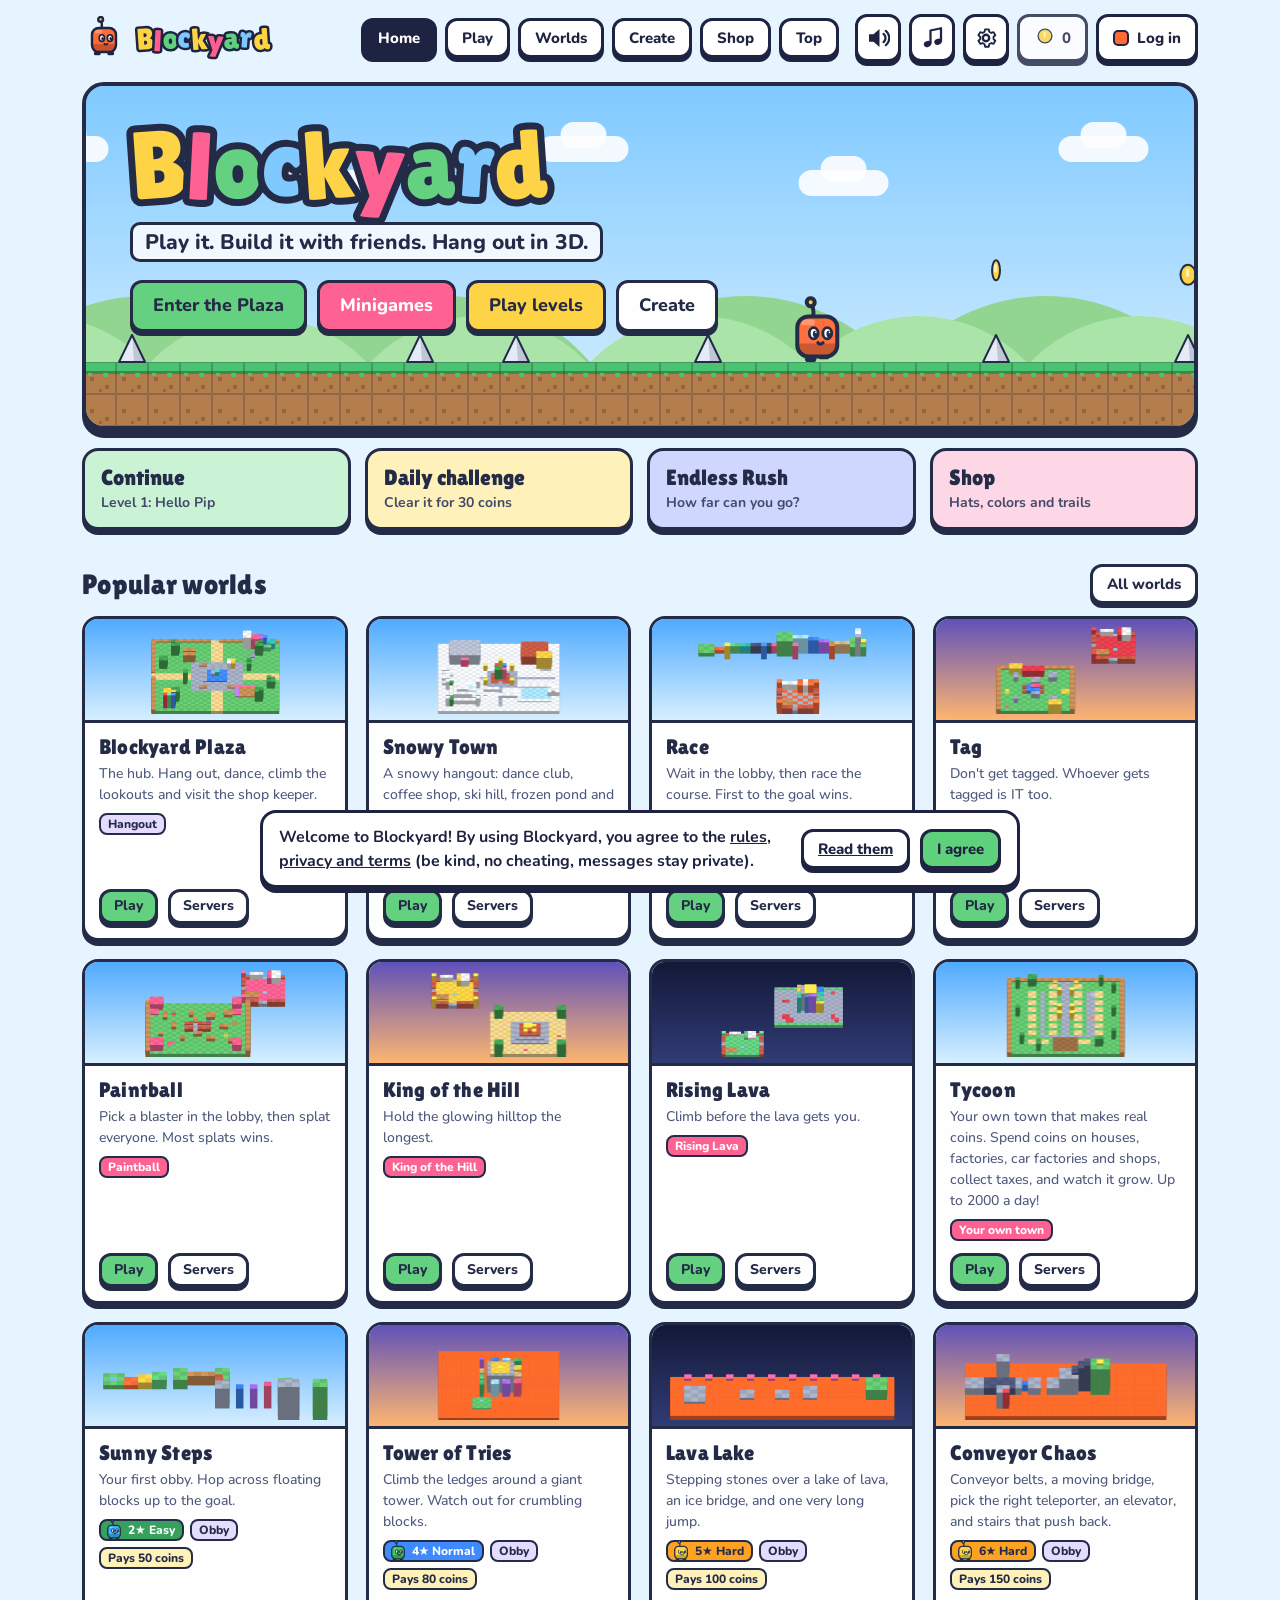
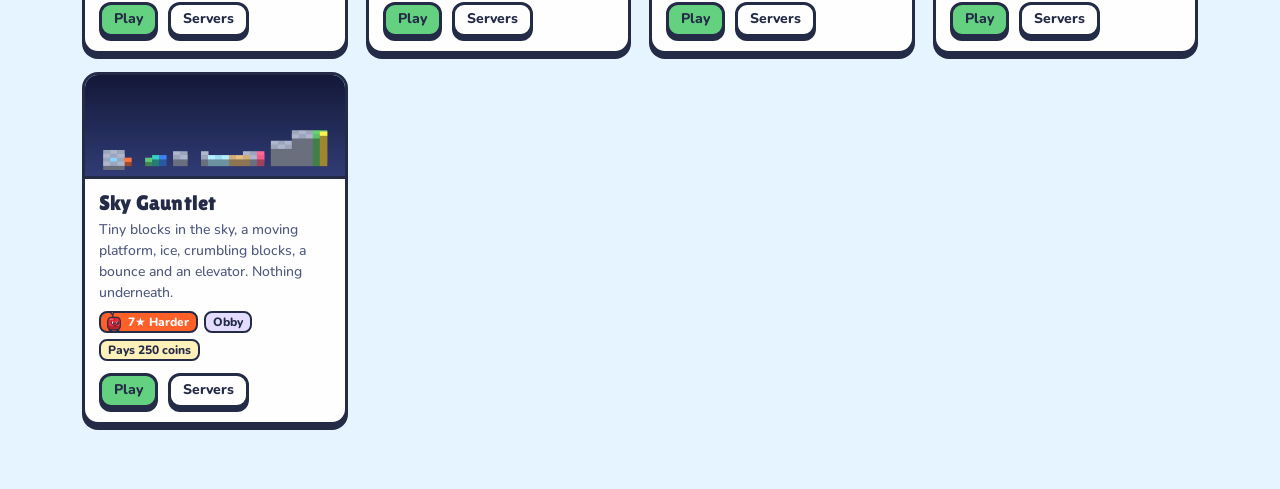
==== commit f4c776ef: "Add files via upload" ====
--- a/public/index.html
+++ b/public/index.html
@@ -279,6 +279,7 @@
     <button class="tab" role="tab" data-ctab="chests">Chests</button>
     <button class="tab" role="tab" data-ctab="trades">Trades <span class="count" id="trade-count" hidden></span></button>
     <button class="tab" role="tab" data-ctab="badges">Badges</button>
+    <button class="tab" role="tab" data-ctab="road">Trophy Road</button>
   </div>
   <div class="closet" id="closet-main">
     <div class="closet-preview"><canvas id="closet-canvas" aria-label="Pip wearing your outfit"></canvas><div class="small" id="closet-caption"></div></div>
@@ -287,6 +288,7 @@
   <div id="closet-trades" hidden></div>
   <div id="closet-market" hidden></div>
   <div id="closet-chests" hidden></div>
+  <div id="closet-road" hidden></div>
   <div id="closet-badges" hidden>
     <div class="section-head"><h2>Badges</h2><span class="small" id="ach-count"></span></div>
     <div class="title-pick" id="title-pick" hidden><label for="title-select"><b>Your title</b> <span class="small">(shows under your name in worlds and on your profile)</span></label> <select id="title-select"></select></div>
@@ -642,9 +644,11 @@
 
 <div class="modal" id="manage-modal" hidden role="dialog" aria-modal="true" aria-labelledby="manage-h">
   <div class="panel manage-panel">
-    <h2 id="manage-h">Manage player</h2>
+    <div class="manage-top">
+      <div class="row"><h2 id="manage-h">Manage player</h2><button class="btn" type="button" data-close>Done</button></div>
+      <p class="msg" id="manage-note" role="status"></p>
+    </div>
     <div id="manage-body"></div>
-    <div class="row"><button class="btn" type="button" data-close>Done</button></div>
   </div>
 </div>
 
--- a/public/css/style.css
+++ b/public/css/style.css
@@ -130,6 +130,8 @@
 .overlay, .modal { display: flex; align-items: center; justify-content: center; padding: 16px; background: rgba(29,35,64,.5); }
 .overlay { position: absolute; inset: 0; }
 .modal { position: fixed; inset: 0; z-index: 20; overflow-y: auto; }
+/* a window taller than the screen starts at its top (instead of being cut off) and scrolls */
+.modal > * { margin: auto; }
 .panel { background: var(--card); border: 4px solid var(--line); border-radius: 18px; padding: 20px 22px; box-shadow: 0 6px 0 var(--line); max-width: 480px; width: 100%; }
 .panel h2 { margin: 0 0 8px; }
 .panel label, .panel .label { display: block; margin: 12px 0 4px; }
@@ -534,9 +536,27 @@
 .stock-row { display: flex; flex-wrap: wrap; align-items: center; gap: 10px; }
 .stock-row b { min-width: 140px; }
 .stock-row input { width: 110px; }
-.manage-panel { max-width: 560px; }
-.manage-panel section { border-top: 3px dashed var(--muted); padding: 10px 0; }
-.manage-panel section:first-of-type { border-top: 0; }
+.manage-panel { max-width: 560px; padding-top: 0; }
+.manage-top { position: sticky; top: -16px; z-index: 2; background: var(--card); margin: 0 -22px; padding: 16px 22px 6px; border-bottom: 3px dashed var(--muted); border-radius: 14px 14px 0 0; }
+.manage-top .row { margin-top: 0; justify-content: space-between; flex-wrap: nowrap; }
+.manage-top h2 { margin: 0; overflow-wrap: anywhere; }
+.manage-top .msg { margin: 4px 0 0; min-height: 0; }
+.manage-top .msg:empty { display: none; }
+.manage-panel section { border-top: 3px dashed var(--muted); padding: 10px 0; break-inside: avoid; }
+.manage-panel #manage-body > p:first-child + section { border-top: 0; }
+.manage-panel .row > label { display: inline-flex; align-items: center; gap: 8px; margin: 0; font-weight: 800; }
+.manage-panel .row > label select { width: auto; }
+/* big screens: the sections sit side by side, so less scrolling */
+@media (min-width: 1000px) {
+  .manage-panel { max-width: min(1100px, calc(100vw - 48px)); }
+  #manage-body { columns: 2; column-gap: 28px; column-rule: 3px dashed color-mix(in srgb, var(--muted) 45%, transparent); }
+  #manage-body > p:first-child { column-span: all; }
+  #manage-body section { border-top: 0; border-bottom: 3px dashed var(--muted); }
+}
+@media (min-width: 1500px) {
+  .manage-panel { max-width: min(1500px, calc(100vw - 64px)); }
+  #manage-body { columns: 3; }
+}
 .manage-panel h3 { font-size: 18px; margin-bottom: 6px; }
 .manage-panel input[type="number"] { width: 130px; }
 .manage-panel select { max-width: 220px; }
@@ -1101,3 +1121,47 @@
 .daily-playbtn:disabled { transform: translate(-50%, -50%); }
 .daily-desc { max-width: 60ch; margin: 4px 0; font-weight: 700; overflow-wrap: anywhere; }
 .daily-rate { justify-content: center; }
+
+/* ---------- compass (3D worlds where the maker turned it on) ---------- */
+.w3-compass { position: absolute; top: 10px; left: 50%; transform: translateX(-50%); width: min(260px, calc(100% - 220px)); min-width: 150px; height: 34px; overflow: hidden; background: var(--card); color: var(--text); border: 3px solid var(--line); border-radius: 14px; box-shadow: 0 3px 0 var(--line); pointer-events: none; z-index: 4; font-family: Nunito, system-ui, sans-serif; font-weight: 900; }
+.w3-compass::before, .w3-compass::after { content: ''; position: absolute; top: 0; bottom: 0; width: 28%; z-index: 1; pointer-events: none; }
+.w3-compass::before { left: 0; background: linear-gradient(90deg, var(--card), transparent); }
+.w3-compass::after { right: 0; background: linear-gradient(270deg, var(--card), transparent); }
+.w3-compass-track { position: absolute; left: 0; top: 0; bottom: 0; will-change: transform; }
+.w3-compass-track span { position: absolute; top: 0; bottom: 0; transform: translateX(-50%); display: flex; align-items: center; justify-content: center; white-space: nowrap; }
+.w3-compass .cp-big { font-size: 18px; }
+.w3-compass .cp-mid { font-size: 12px; color: var(--muted); }
+.w3-compass .cp-tick::before { content: ''; width: 2px; height: 8px; border-radius: 2px; background: var(--muted); }
+.w3-compass-pin { position: absolute; z-index: 2; left: 50%; bottom: 0; transform: translateX(-50%); width: 0; height: 0; border: 6px solid transparent; border-bottom-color: var(--sun); }
+/* whatever sat at the top middle moves down under the compass */
+.w3-stage.has-compass .w3-round { top: 52px; }
+.w3-stage.has-compass .w3-govbtn { top: 96px; }
+.w3-stage.has-compass .w3-gov { top: 138px; max-height: calc(100% - 150px); }
+.w3-stage.has-compass .w3-tyreport { top: 106px; }
+@media (max-width: 720px) {
+  .w3-compass { top: 44px; width: min(220px, calc(100% - 20px)); height: 30px; }
+  .w3-stage.has-compass .w3-round { top: 82px; }
+  .w3-stage.has-compass .w3-govbtn { top: 124px; }
+  .w3-stage.has-compass .w3-gov { top: 162px; max-height: calc(100% - 172px); }
+}
+
+/* ---------- Trophy Road (Shop tab) ---------- */
+.road-bar { margin: 6px 0 4px; flex: none; height: 20px; }
+.road-how { margin: 6px 0 10px; }
+.road { list-style: none; margin: 10px 0 0; padding: 0; display: grid; gap: 10px; }
+.road-step { display: grid; grid-template-columns: 46px 52px 1fr auto; align-items: center; gap: 12px; background: var(--card); border: 3px solid var(--line); border-radius: 16px; box-shadow: 0 4px 0 var(--line); padding: 8px 12px; opacity: .72; }
+.road-step.open { opacity: 1; }
+.road-step.open:not(.got) { background: color-mix(in srgb, var(--card) 82%, var(--sun)); }
+.road-lv { display: grid; place-items: center; width: 42px; height: 42px; border: 3px solid var(--line); border-radius: 50%; background: var(--sky); color: var(--ink); font-weight: 900; font-size: 17px; }
+.road-step.open .road-lv { background: var(--sun); }
+.road-step.got .road-lv { background: var(--grass); }
+.road-coin { font-size: 34px; text-align: center; line-height: 1; }
+.road-step canvas { justify-self: center; }
+.road-what { display: flex; flex-direction: column; min-width: 0; }
+.road-what b { overflow-wrap: anywhere; }
+.road-got { background: var(--grass); color: var(--ink); }
+@media (max-width: 520px) {
+  .road-step { grid-template-columns: 40px 44px 1fr; gap: 8px; }
+  .road-step > :last-child { grid-column: 1 / -1; justify-self: stretch; text-align: center; }
+  .road-lv { width: 36px; height: 36px; font-size: 15px; }
+}
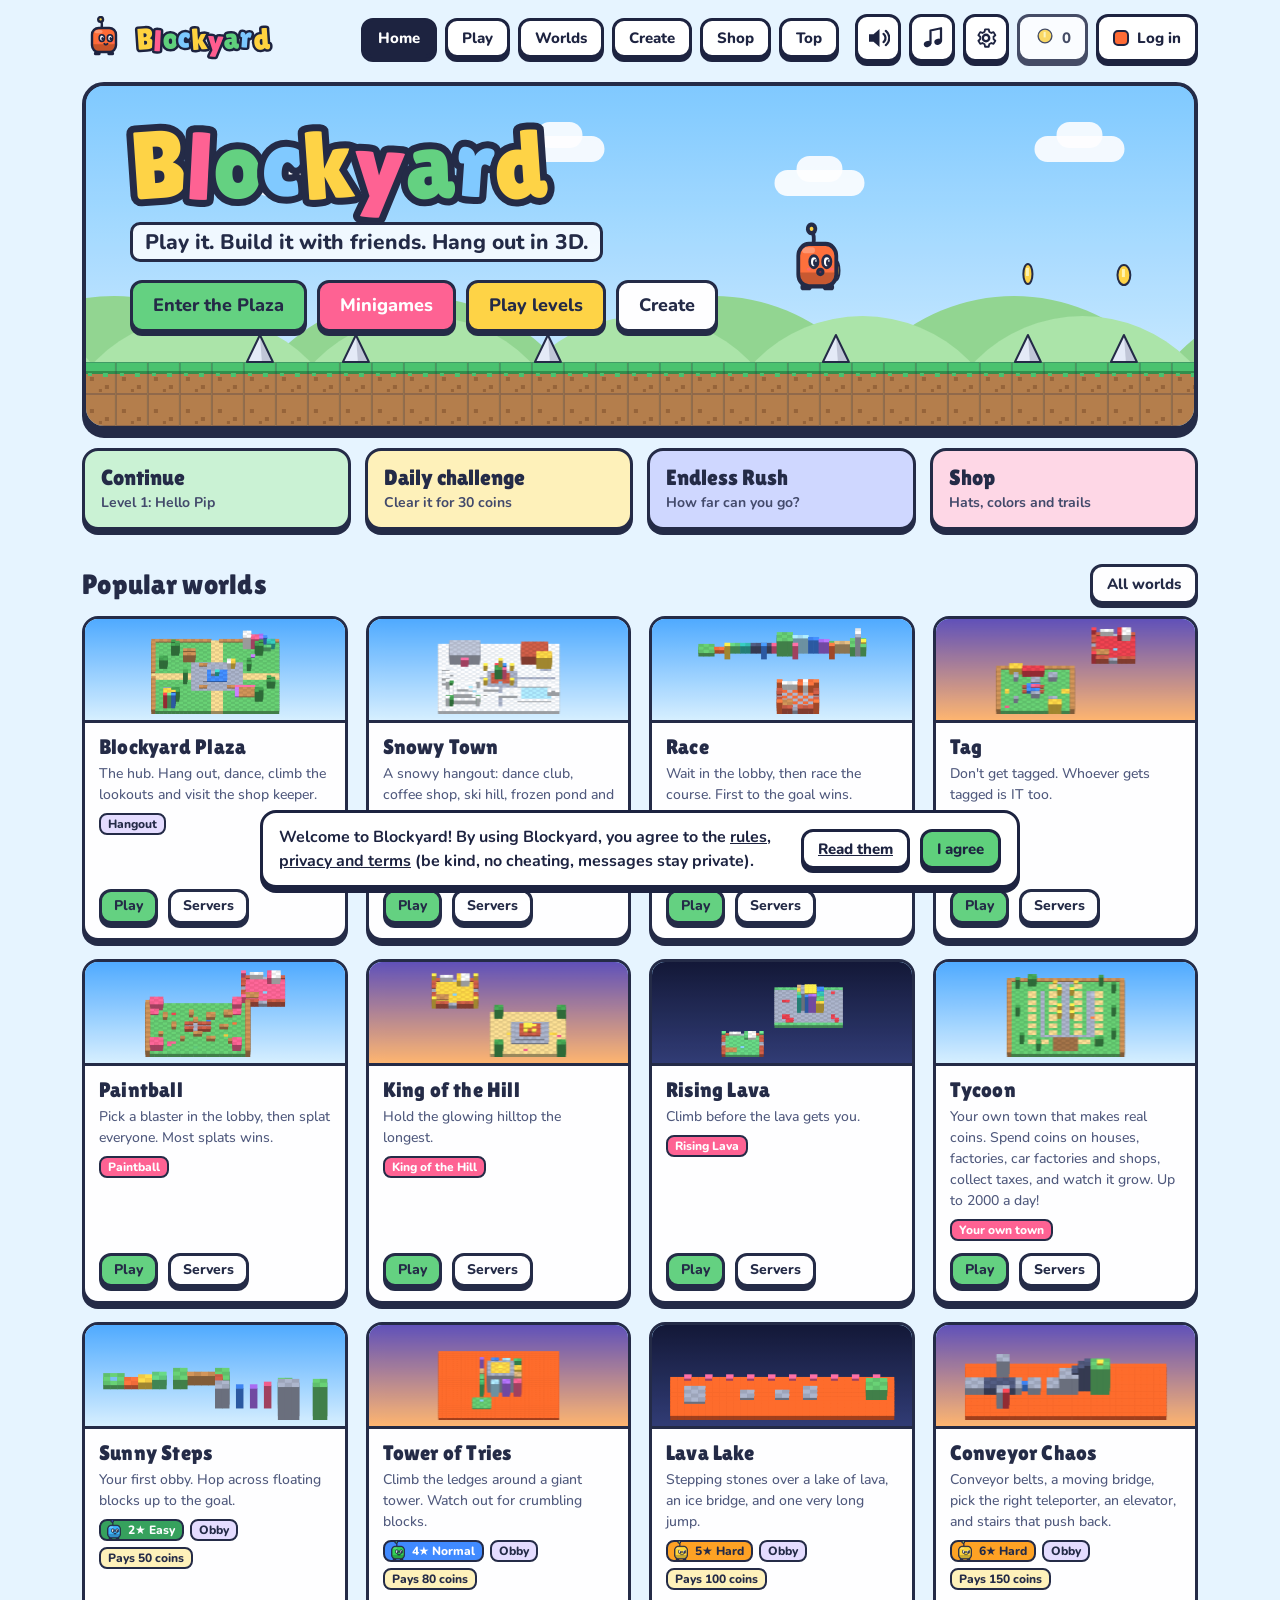
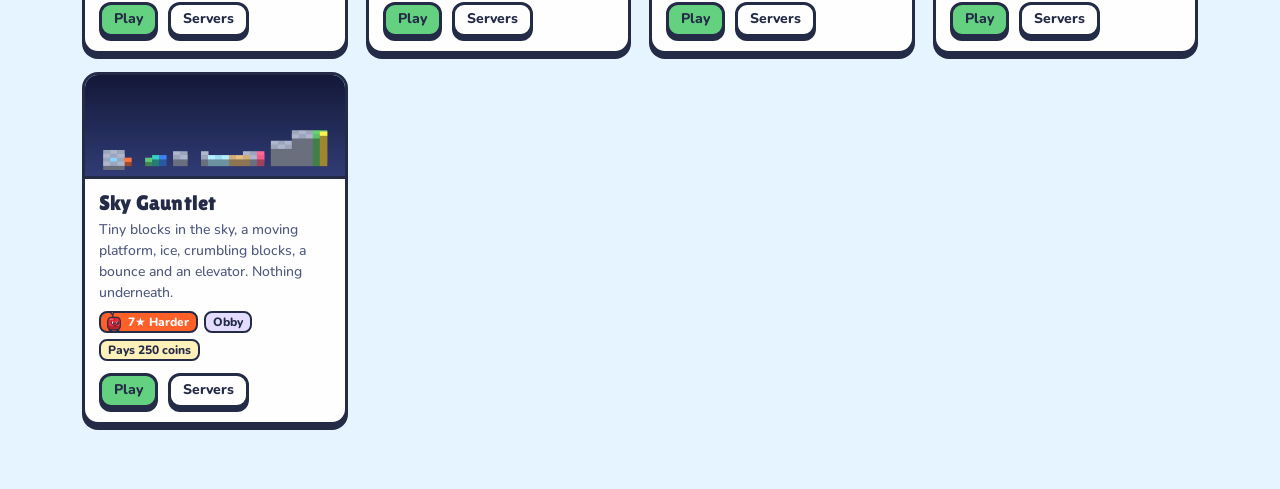
==== commit b920f9a8: "Add files via upload" ====
--- a/public/index.html
+++ b/public/index.html
@@ -117,7 +117,10 @@
   <div class="bar">
     <button class="btn" id="play-back">Back</button>
     <div class="bar-title"><h2 id="play-title"></h2><span id="play-by" class="by"></span></div>
+    <span class="tag play-mates" id="play-mates" hidden></span>
     <button class="btn" id="play-restart" title="Restart (R)">Restart</button>
+    <button class="btn" id="play-practice" type="button" title="Rush practice: checkpoints on, no stars or coins" hidden>Practice</button>
+    <button class="btn" id="play-full" type="button" title="Full screen">Full screen</button>
     <button class="btn btn-ghost" id="play-report" hidden>Report</button>
   </div>
   <div class="stage" id="stage">
@@ -152,6 +155,7 @@
     <button class="tbtn tbtn-jump" data-k="jump">Jump</button>
   </div>
   <div class="touch" id="touch-rush" hidden>
+    <button class="tbtn tbtn-cp" id="touch-cp" type="button" aria-label="Drop a checkpoint" hidden>⚑</button>
     <button class="tbtn tbtn-jump tbtn-wide" data-k="jump">Tap or hold</button>
   </div>
   <p class="hint hint-keys" id="play-hint"></p>
--- a/public/css/style.css
+++ b/public/css/style.css
@@ -1165,3 +1165,47 @@
   .road-step > :last-child { grid-column: 1 / -1; justify-self: stretch; text-align: center; }
   .road-lv { width: 36px; height: 36px; font-size: 15px; }
 }
+.gov-why { font-weight: 700; color: var(--pink); }
+
+/* ---------- 2D: practice checkpoint button and full screen ---------- */
+.tbtn-cp { height: 84px; font-size: 30px; background: var(--grass); }
+#view-play:fullscreen { background: var(--bg); padding: 10px 14px; display: flex; flex-direction: column; overflow: hidden; }
+#view-play:fullscreen .bar { margin-bottom: 8px; }
+#view-play:fullscreen .stage { flex: 1 1 auto; min-height: 0; }
+#view-play:fullscreen #game { width: 100%; height: 100%; aspect-ratio: auto; object-fit: contain; }
+#view-play:fullscreen .touch { margin-top: 10px; }
+#view-play:fullscreen .hint { display: none; }
+
+/* ---------- the music box (in every game) ---------- */
+.mbox { position: absolute; z-index: 5; font-family: Nunito, system-ui, sans-serif; color: var(--text); pointer-events: auto; }
+.w3-stage > .mbox { top: 46px; left: 10px; }
+#stage > .mbox { left: 10px; top: 58px; }
+.mbox-full > * { min-width: 0; }
+.mbox-full { box-sizing: border-box; width: 214px; background: var(--card); border: 3px solid var(--line); border-radius: 14px; box-shadow: 0 3px 0 var(--line); padding: 6px 8px; display: grid; gap: 6px; }
+.mbox.small .mbox-full { display: none; }
+.mbox:not(.small) .mbox-open { display: none; }
+.mbox-open { width: 40px; height: 40px; border: 3px solid var(--line); border-radius: 12px; background: var(--sun); box-shadow: 0 3px 0 var(--line); font-size: 19px; cursor: pointer; display: grid; place-items: center; padding: 0; }
+.mbox-open:active { transform: translateY(2px); box-shadow: 0 1px 0 var(--line); }
+.mbox-top { display: flex; align-items: center; gap: 6px; min-width: 0; }
+.mbox-note { width: 26px; height: 26px; display: grid; place-items: center; background: var(--sun); border: 2px solid var(--line); border-radius: 8px; font-size: 14px; flex: none; }
+.mbox:not(.paused) .mbox-note { animation: mbox-bob 1s ease-in-out infinite; }
+@keyframes mbox-bob { 50% { transform: translateY(-2px) rotate(-6deg); } }
+@media (prefers-reduced-motion: reduce) { .mbox:not(.paused) .mbox-note { animation: none; } }
+.mbox-text { display: flex; flex-direction: column; min-width: 0; flex: 1; line-height: 1.15; }
+.mbox-name { font-weight: 900; font-size: 13px; white-space: nowrap; overflow: hidden; text-overflow: ellipsis; }
+.mbox-sub { font-size: 11px; color: var(--muted); font-weight: 700; }
+.mbox-row { display: flex; align-items: center; gap: 4px; }
+.mbox-btn { width: 30px; height: 28px; flex: none; border: 2px solid var(--line); border-radius: 8px; background: var(--card); color: var(--text); font-size: 13px; cursor: pointer; padding: 0; display: grid; place-items: center; box-shadow: 0 2px 0 var(--line); }
+.mbox-btn:active { transform: translateY(1px); box-shadow: 0 1px 0 var(--line); }
+.mbox-top .mbox-btn { width: 26px; height: 24px; }
+.mbox-pick { flex: 1; width: 0; min-width: 0; font: 700 12px Nunito, system-ui, sans-serif; padding: 3px 4px; border: 2px solid var(--line); border-radius: 8px; background: var(--field); color: var(--text); }
+@media (max-width: 720px) {
+  /* phones: under the Players button (the top middle is busy) */
+  .w3-stage > .mbox { top: 52px; left: auto; right: 10px; }
+  .w3-stage.tycoon > .mbox { top: 128px; }
+  .w3-stage.has-compass.tycoon > .mbox { top: 166px; }
+  #stage > .mbox { top: 30px; left: 6px; }
+  #stage > .mbox .mbox-open { width: 30px; height: 30px; font-size: 14px; border-width: 2px; border-radius: 9px; }
+  .mbox-full { width: 180px; }
+}
+.play-mates { background: var(--grass); color: var(--ink); font-weight: 800; }
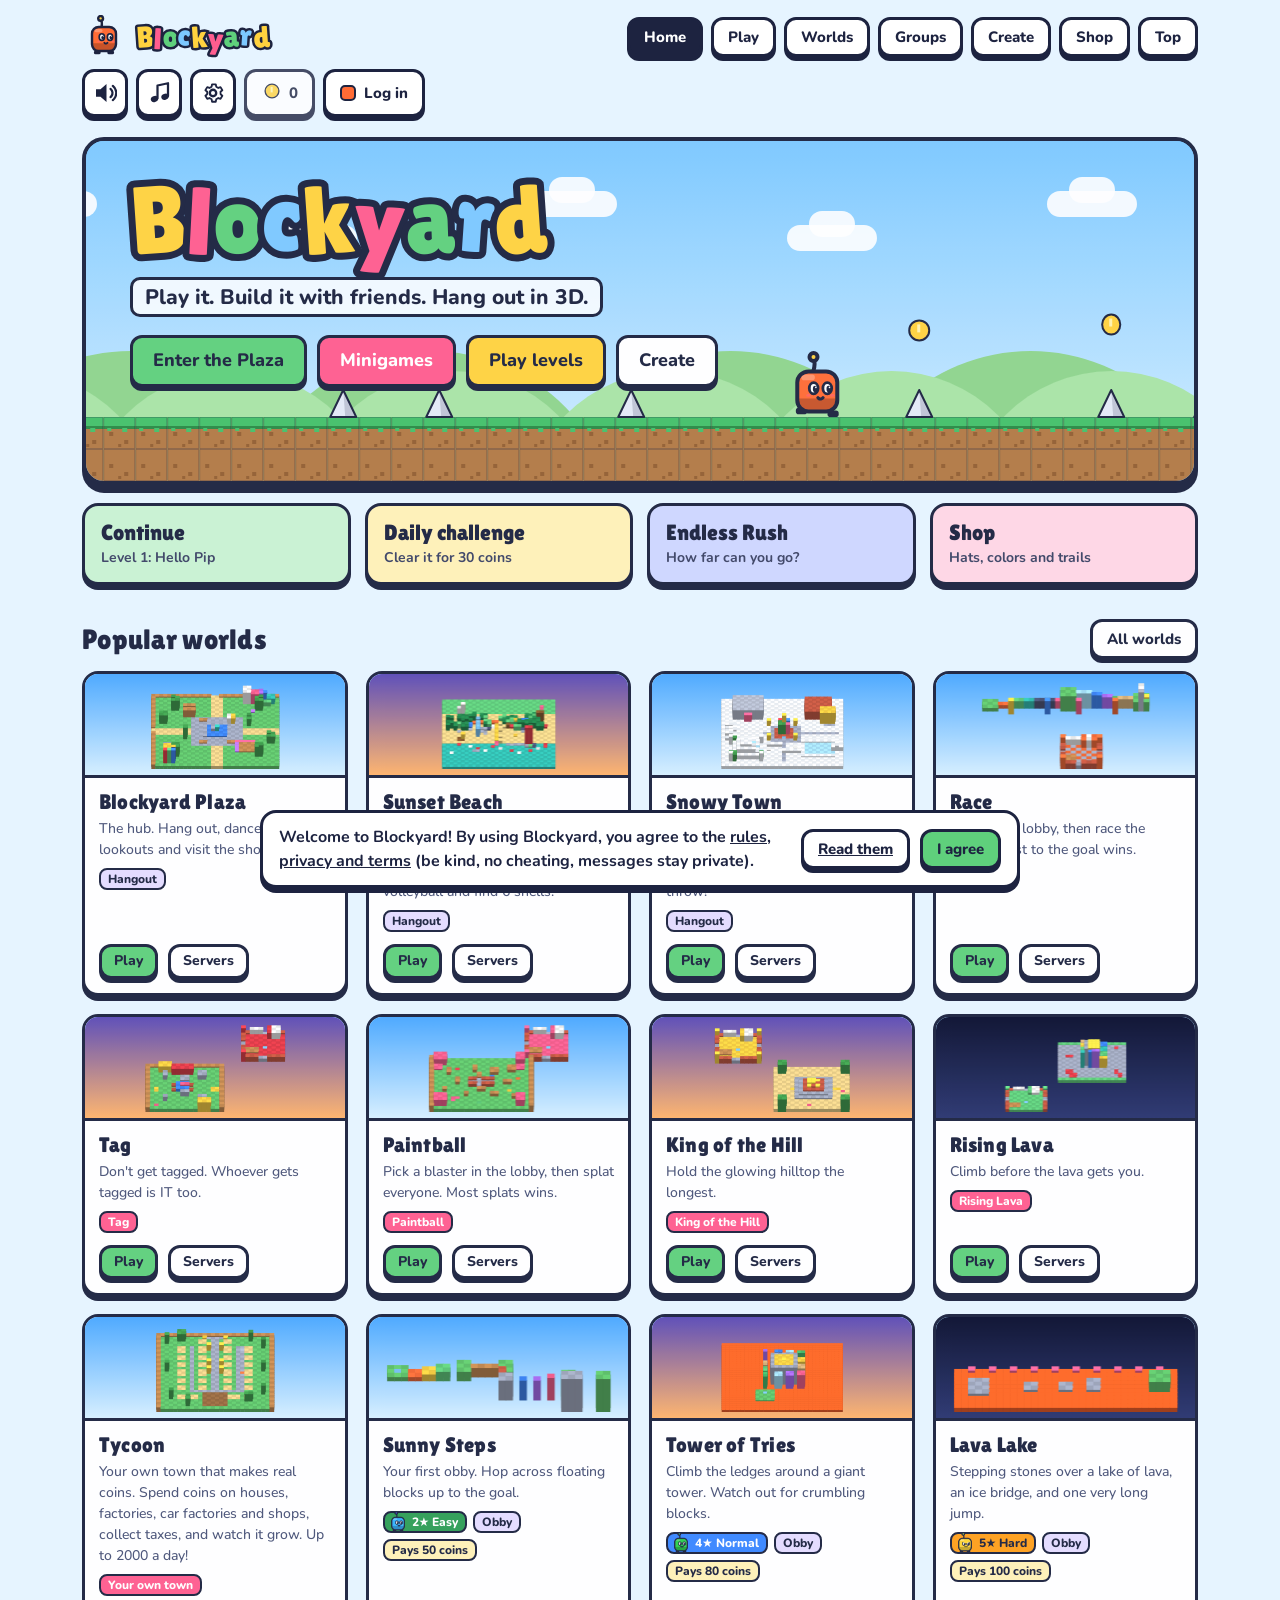
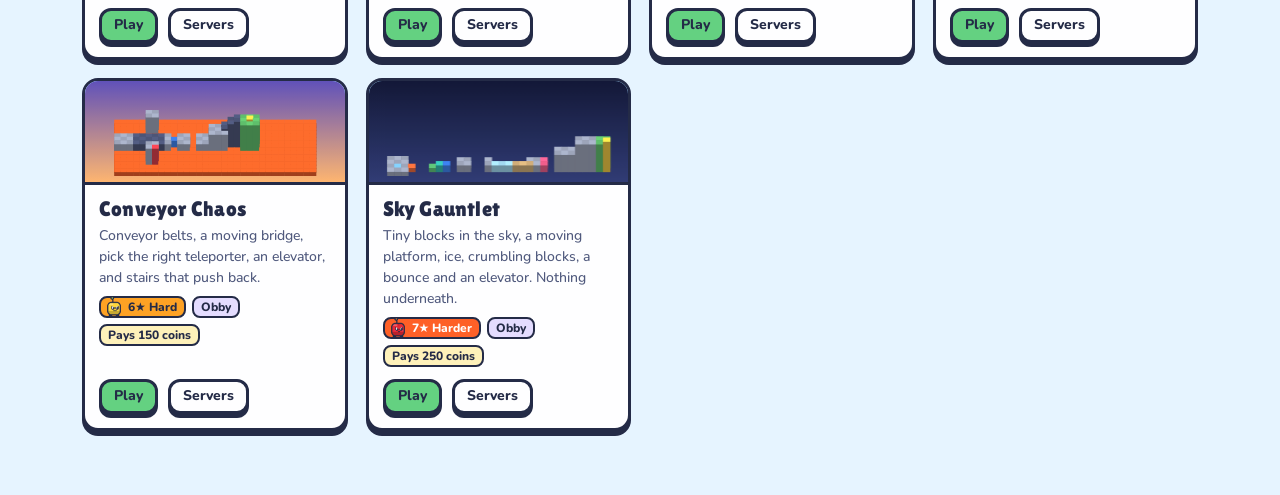
==== commit 1a05dfbe: "Add files via upload" ====
--- a/public/index.html
+++ b/public/index.html
@@ -18,6 +18,7 @@
     <button class="btn nav-btn" data-go="#/" data-nav="home">Home</button>
     <button class="btn nav-btn" data-go="#/play" data-nav="play">Play</button>
     <button class="btn nav-btn" data-go="#/worlds" data-nav="worlds">Worlds <span class="live-dot" id="nav-online" hidden></span></button>
+    <button class="btn nav-btn" data-go="#/groups" data-nav="groups">Groups <span class="count nav-count" id="groups-count" hidden></span></button>
     <button class="btn nav-btn" data-go="#/create" data-nav="create">Create</button>
     <button class="btn nav-btn" data-go="#/closet" data-nav="closet">Shop</button>
     <button class="btn nav-btn" data-go="#/top" data-nav="top">Top</button>
@@ -421,6 +422,11 @@
     </div>
   </div>
 </section>
+<!-- ============ GROUPS ============ -->
+<section id="view-groups" class="view" hidden>
+  <div id="groups-root"></div>
+</section>
+
 <section id="view-rules" class="view" hidden>
   <div class="page-head"><div><h1>Rules, privacy and terms</h1><p class="lede">By using Blockyard, you agree to these. They're short, promise.</p></div></div>
   <div class="rules">
@@ -702,6 +708,35 @@
   </div>
 </div>
 
+
+<nav class="tabbar" id="tabbar" aria-label="Main (phone)">
+  <button class="tab-btn" type="button" data-go="#/" data-nav="home"><svg viewBox="0 0 24 24" width="24" height="24" aria-hidden="true"><path d="M3 11.5 12 3.5l9 8V20a1.5 1.5 0 0 1-1.5 1.5H15v-6H9v6H4.5A1.5 1.5 0 0 1 3 20z" fill="currentColor"/></svg><span>Home</span></button>
+  <button class="tab-btn" type="button" data-go="#/play" data-nav="play"><svg viewBox="0 0 24 24" width="24" height="24" aria-hidden="true"><path d="M7 3.8v16.4a1 1 0 0 0 1.5.86l13-8.2a1 1 0 0 0 0-1.72l-13-8.2A1 1 0 0 0 7 3.8z" fill="currentColor"/></svg><span>Play</span></button>
+  <button class="tab-btn" type="button" data-go="#/worlds" data-nav="worlds"><svg viewBox="0 0 24 24" width="24" height="24" aria-hidden="true"><path d="M12 2.5 21 7v10l-9 4.5L3 17V7z" fill="currentColor"/><path d="M3.6 7.3 12 11.5l8.4-4.2M12 11.5v9.6" fill="none" stroke="var(--tab-cut)" stroke-width="1.8"/></svg><span>Worlds</span><span class="live-dot" id="tab-online" hidden></span></button>
+  <button class="tab-btn" type="button" data-go="#/groups" data-nav="groups"><svg viewBox="0 0 24 24" width="24" height="24" aria-hidden="true"><path d="M3.5 3.5h13A1.5 1.5 0 0 1 18 5v7a1.5 1.5 0 0 1-1.5 1.5H9l-4 3.5v-3.5H3.5A1.5 1.5 0 0 1 2 12V5a1.5 1.5 0 0 1 1.5-1.5z" fill="currentColor"/><path d="M20 8.5h.5A1.5 1.5 0 0 1 22 10v6.500a1.5 1.5 0 0 1-1.5 1.500H19.500v3L16 18h-5" fill="none" stroke="currentColor" stroke-width="2" stroke-linejoin="round" stroke-linecap="round"/></svg><span>Groups</span><span class="count" id="tab-groups-count" hidden></span></button>
+  <button class="tab-btn" type="button" data-go="#/closet" data-nav="closet"><svg viewBox="0 0 24 24" width="24" height="24" aria-hidden="true"><path d="M5 8h14l1.2 11.500A1.5 1.5 0 0 1 18.7 21H5.300a1.5 1.5 0 0 1-1.5-1.500z" fill="currentColor"/><path d="M8.5 10V7a3.5 3.5 0 0 1 7 0v3" fill="none" stroke="currentColor" stroke-width="2.2" stroke-linecap="round"/></svg><span>Shop</span></button>
+  <button class="tab-btn" type="button" id="tab-more" aria-haspopup="dialog"><svg viewBox="0 0 24 24" width="24" height="24" aria-hidden="true"><circle cx="5" cy="12" r="2.4" fill="currentColor"/><circle cx="12" cy="12" r="2.4" fill="currentColor"/><circle cx="19" cy="12" r="2.4" fill="currentColor"/></svg><span>More</span><span class="count" id="tab-more-count" hidden></span></button>
+</nav>
+
+<div class="modal sheet" id="more-modal" hidden role="dialog" aria-modal="true" aria-labelledby="more-h">
+  <div class="panel sheet-panel">
+    <div class="sheet-grip" aria-hidden="true"></div>
+    <h2 id="more-h">More</h2>
+    <div class="sheet-grid">
+      <button class="btn sheet-btn" type="button" data-go="#/create">🛠️<span>Create</span></button>
+      <button class="btn sheet-btn" type="button" data-go="#/top">🏆<span>Top players</span></button>
+      <button class="btn sheet-btn" type="button" data-sheet="#dm-btn" id="sheet-dm">💬<span>Messages</span><span class="count" id="sheet-dm-count" hidden></span></button>
+      <button class="btn sheet-btn" type="button" data-sheet="#mail-btn" id="sheet-mail">✉️<span>Mailbox</span><span class="count" id="sheet-mail-count" hidden></span></button>
+      <button class="btn sheet-btn" type="button" data-sheet="#me-btn">🙂<span>Account</span></button>
+      <button class="btn sheet-btn" type="button" data-go="#/settings">⚙️<span>Settings</span></button>
+      <button class="btn sheet-btn" type="button" data-go="#/rules">📜<span>Rules</span></button>
+      <button class="btn sheet-btn" type="button" data-sheet="#mute" data-stay id="sheet-mute">🔊<span>Sound</span></button>
+      <button class="btn sheet-btn" type="button" data-sheet="#music" data-stay id="sheet-music">🎵<span>Music</span></button>
+    </div>
+    <div class="row"><button class="btn" type="button" data-close>Close</button></div>
+  </div>
+</div>
+
 <div class="toasts" id="toasts" aria-live="polite"></div>
 
 <script type="module" src="js/main.js"></script>
--- a/public/css/style.css
+++ b/public/css/style.css
@@ -1209,3 +1209,295 @@
   .mbox-full { width: 180px; }
 }
 .play-mates { background: var(--grass); color: var(--ink); font-weight: 800; }
+/* Engine v2 editor */
+.b2-v2 { background: #d9f2ff; }
+.b2-row { grid-template-columns: minmax(0, 1fr) 240px; }
+.b2-props { display: grid; gap: 8px; }
+.b2-grid { display: grid; grid-template-columns: repeat(auto-fill, minmax(190px, 1fr)); gap: 6px 12px; }
+.b2-row h3 { font-size: 17px; margin: 6px 0 4px; }
+.b2-grid input[type="range"] { width: 110px; flex: none; }
+.b2-grid label, .b2-props > label { display: flex; align-items: center; justify-content: space-between; gap: 8px; font-size: 14px; }
+.b2-grid input:not([type="checkbox"]):not([type="range"]), .b2-grid select { font-size: 14px; padding: 4px 6px; min-width: 0; width: 125px; max-width: 125px; flex: none; }
+.b2-lbl { font: 800 13px Nunito, system-ui, sans-serif; color: var(--ink); white-space: nowrap; }
+.b2-xyz { display: flex; align-items: center; gap: 6px; flex-wrap: wrap; }
+.b2-xyz .b2-lbl { width: 60px; }
+.b2-xyz input { width: 74px; font-size: 14px; padding: 4px 6px; }
+.b2-color { display: flex; align-items: center; gap: 8px; flex-wrap: wrap; }
+.b2-color input[type="color"] { width: 38px; height: 30px; padding: 0; border: 2px solid var(--line); border-radius: 8px; background: #fff; }
+.b2-explorer { max-height: 420px; overflow-y: auto; }
+.b2-list { list-style: none; margin: 0; padding: 0; display: grid; gap: 2px; }
+.b2-list .linkish { width: 100%; text-align: left; font-size: 13px; padding: 3px 6px; border-radius: 7px; }
+.b2-list .linkish.on { background: var(--sun); }
+@media (max-width: 760px) { .b2-row { grid-template-columns: 1fr; } .b2-xyz .b2-lbl { width: 100%; } .b2-xyz input { width: 64px; } }
+/* loading screen with a percent */
+.ld { max-width: 560px; margin: 24px 0; background: var(--card); border: 3px solid var(--line); border-radius: 16px; box-shadow: var(--shadow); padding: 16px 18px; }
+.ld-top { display: flex; align-items: baseline; justify-content: space-between; gap: 12px; }
+.ld-top h3 { margin: 0; font-size: 19px; }
+.ld-pct { font: 900 22px Nunito, system-ui, sans-serif; color: var(--ink); font-variant-numeric: tabular-nums; }
+.ld-bar { height: 18px; margin: 10px 0 8px; background: var(--field); border: 3px solid var(--line); border-radius: 999px; overflow: hidden; }
+.ld-fill { height: 100%; width: 0; background: var(--grass); transition: width .15s linear; }
+.ld-what { margin: 0; min-height: 1.4em; overflow-wrap: anywhere; }
+/* error box with a code */
+.err-box { max-width: 760px; }
+.err-top { display: flex; align-items: center; gap: 10px; flex-wrap: wrap; }
+.err-top h3 { margin: 0; }
+.err-code { font: 900 13px ui-monospace, Consolas, monospace; background: #ffd6de; color: #7a1030; border: 2px solid var(--line); border-radius: 8px; padding: 2px 8px; }
+.err-list { margin: 10px 0; padding-left: 20px; display: grid; gap: 4px; font-weight: 700; overflow-wrap: anywhere; }
+.err-fix { margin: 8px 0; }
+.err-fix p { margin: 4px 0 0; }
+.err-btns { gap: 8px; flex-wrap: wrap; margin-top: 10px; }
+.err-details { margin: 10px 0 0; max-height: 240px; overflow: auto; white-space: pre-wrap; overflow-wrap: anywhere; font: 12px ui-monospace, Consolas, monospace; background: var(--field); color: var(--ink); border: 2px solid var(--line); border-radius: 10px; padding: 8px; user-select: all; }
+/* engine v2: under water, and the script log while testing */
+.w3-water { position: absolute; inset: 0; pointer-events: none; background: linear-gradient(rgba(40, 140, 220, .28), rgba(20, 80, 170, .42)); }
+.w3-log { position: absolute; left: 10px; bottom: 10px; max-width: min(520px, 70%); padding: 6px 9px; border-radius: 10px; background: rgba(20, 24, 44, .78); color: #e8ecff; font: 12px ui-monospace, Consolas, monospace; pointer-events: none; overflow-wrap: anywhere; }
+.w3-log .bad { color: #ff9aa8; }
+/* Blockscript editor (Engine v2 > Scripts) */
+.bs-list { display: flex; flex-wrap: wrap; gap: 6px; align-items: center; margin-bottom: 8px; }
+.bs-list .btn { padding: 4px 10px; font-size: 13px; }
+.bs-tab { font: 800 13px Nunito, system-ui, sans-serif; color: var(--ink); background: var(--field); border: 2px solid var(--line); border-radius: 9px 9px 0 0; padding: 5px 10px; cursor: pointer; }
+.bs-tab.on { background: var(--sun); color: #1d1d2c; }
+.bs-tab.bad::after { content: ' \26A0'; color: #d11a3a; }
+.bs-row { display: grid; grid-template-columns: minmax(0, 1.25fr) minmax(0, 1fr); gap: 14px; align-items: start; }
+.bs-box { display: flex; height: 380px; border: 3px solid var(--line); border-radius: 12px; overflow: hidden; background: #171a2e; }
+.bs-gutter { flex: none; width: 40px; padding: 10px 6px 10px 0; overflow: hidden; text-align: right; color: #6b7399; background: #11142a; font: 13px/1.5 ui-monospace, Consolas, monospace; user-select: none; }
+.bs-gutter .bad { background: #d11a3a; color: #fff; border-radius: 0 6px 6px 0; }
+.bs-code { flex: 1; min-width: 0; height: 100%; max-width: none; margin: 0; padding: 10px; border: 0; border-radius: 0; resize: none; outline: none; background: #171a2e; color: #e8ecff; caret-color: #ffd23f; font: 13px/1.5 ui-monospace, Consolas, monospace; tab-size: 2; white-space: pre; overflow: auto; }
+.bs-status { margin: 6px 0 0; min-height: 1.4em; font-weight: 800; overflow-wrap: anywhere; }
+.bs-status[data-ok="true"] { color: var(--grass-ink, #1f8a43); }
+.bs-status[data-ok="false"] { color: #d11a3a; }
+.bs-side { max-height: 430px; overflow-y: auto; padding-right: 4px; }
+.bs-seg { margin-bottom: 8px; }
+.bs-seg .seg-btn { padding: 5px 9px; font-size: 13px; }
+.bs-lesson select { width: 100%; font-size: 14px; padding: 5px 8px; }
+.bs-lesson p { margin: 7px 0 0; }
+.bs-pre { margin: 8px 0; padding: 9px; border-radius: 10px; border: 2px solid var(--line); background: #171a2e; color: #e8ecff; font: 12px/1.45 ui-monospace, Consolas, monospace; overflow-x: auto; white-space: pre; max-height: 230px; }
+.bs-snips { display: flex; flex-wrap: wrap; gap: 6px; margin: 6px 0; }
+.bs-snips .btn, .bs-lesson .btn { padding: 5px 10px; font-size: 13px; }
+.bs-ref summary { font: 800 14px Nunito, system-ui, sans-serif; cursor: pointer; padding: 4px 0; }
+.bs-ref table { width: 100%; border-collapse: collapse; margin-bottom: 6px; }
+.bs-ref td { padding: 3px 6px 3px 0; vertical-align: top; border-top: 1px solid rgba(128, 128, 160, .25); }
+.bs-ref code { font: 12px ui-monospace, Consolas, monospace; overflow-wrap: anywhere; }
+.b2-motion select { font-size: 14px; padding: 4px 6px; }
+@media (max-width: 760px) { .bs-row { grid-template-columns: 1fr; } .bs-box { height: 300px; } }
+/* custom graphics settings */
+.gfx-custom { margin: 10px 0; padding: 12px 14px; border: 3px dashed var(--line); border-radius: 14px; display: grid; gap: 9px; }
+.gfx-custom h3 { margin: 0; font-size: 17px; }
+.gfx-row { display: flex; align-items: center; gap: 10px; flex-wrap: wrap; }
+.gfx-lbl { font: 800 14px Nunito, system-ui, sans-serif; min-width: 110px; }
+.gfx-row .seg-btn { padding: 5px 11px; font-size: 13px; }
+.w3-fps { font-variant-numeric: tabular-nums; }
+
+/* ============================================================
+   GROUPS: your groups | channels | chat   (update 19)
+   ============================================================ */
+.nav-count, .g-count, .tab-btn .count, .sheet-btn .count { display: inline-block; min-width: 20px; padding: 0 5px; font: 800 12px/20px Nunito, system-ui, sans-serif; border-radius: 999px; background: var(--pink); color: #fff; text-align: center; border: 2px solid var(--line); }
+.nav-count { margin-left: 4px; vertical-align: 1px; }
+.g-app { display: grid; grid-template-columns: 76px 250px minmax(0, 1fr); height: calc(100dvh - var(--g-top, 136px) - 14px); min-height: 480px; background: var(--card); border: 4px solid var(--line); border-radius: 18px; box-shadow: 0 6px 0 var(--line); overflow: hidden; }
+.g-app[data-col="home"] { height: auto; min-height: 70vh; }
+body[data-view="groups"] main { padding-bottom: 0; }
+body[data-view="groups"] .g-app[data-col="home"] { margin-bottom: 40px; }
+.g-side[hidden] + .g-main { grid-column: 2 / -1; }
+/* column 1: your groups */
+.g-rail { display: flex; flex-direction: column; align-items: center; gap: 10px; padding: 12px 0; background: var(--bg); border-right: 3px solid var(--line); overflow-y: auto; scrollbar-width: none; }
+.g-rail::-webkit-scrollbar { display: none; }
+.g-railbtn { position: relative; background: none; border: 0; padding: 0; cursor: pointer; border-radius: 16px; }
+.g-railbtn .g-count { position: absolute; top: -6px; right: -8px; }
+.g-railbtn.on .g-icon { outline: 4px solid var(--pink); outline-offset: 2px; }
+.g-railbtn:active .g-icon { transform: translateY(2px); box-shadow: 0 1px 0 var(--line); }
+.g-icon { display: grid; place-items: center; width: 48px; height: 48px; border: 3px solid var(--line); border-radius: 15px; box-shadow: 0 3px 0 var(--line); color: #fff; font: 400 18px "Lilita One", system-ui, sans-serif; text-shadow: 0 1px 0 rgba(0,0,0,.45), 0 0 3px rgba(0,0,0,.35); flex: none; background: var(--sky); }
+.g-icon.big { width: 56px; height: 56px; font-size: 21px; }
+.g-icon.huge { width: 104px; height: 104px; font-size: 40px; border-width: 4px; border-radius: 28px; box-shadow: 0 6px 0 var(--line); }
+.g-add .g-icon { background: var(--card); color: var(--text); text-shadow: none; font-size: 24px; }
+/* column 2: the group's channels */
+.g-side { display: flex; flex-direction: column; gap: 6px; padding: 12px; border-right: 3px solid var(--line); min-width: 0; overflow-y: auto; }
+.g-side-head { display: flex; align-items: center; gap: 8px; padding-bottom: 10px; border-bottom: 3px dashed var(--muted); }
+.g-side-head .g-icon { width: 36px; height: 36px; font-size: 14px; border-radius: 11px; }
+.g-name { flex: 1; min-width: 0; overflow: hidden; text-overflow: ellipsis; white-space: nowrap; font: 400 19px "Lilita One", system-ui, sans-serif; }
+.g-gear, .g-back, .g-x, .g-small { padding: 4px 10px; font-size: 14px; box-shadow: 0 3px 0 var(--line); border-width: 2.5px; min-height: 0; }
+.g-back { display: none; font-size: 22px; line-height: 1; padding: 2px 11px 5px; }
+.g-descr { margin: 0 0 4px; }
+.g-chans { display: flex; flex-direction: column; gap: 3px; }
+.g-chan { display: flex; align-items: center; gap: 8px; width: 100%; text-align: left; background: none; border: 2.5px solid transparent; border-radius: 11px; padding: 7px 9px; cursor: pointer; color: var(--muted); font: 700 16px Nunito, system-ui, sans-serif; }
+.g-chan:hover { background: var(--bg); }
+.g-chan.on { background: var(--sun); color: var(--ink); border-color: var(--line); font-weight: 800; }
+.g-chan.unread { color: var(--text); font-weight: 800; }
+.g-chan.on.unread { color: var(--ink); }
+.g-hash { width: 20px; text-align: center; opacity: .7; flex: none; }
+.g-chan-name { flex: 1; min-width: 0; overflow: hidden; text-overflow: ellipsis; white-space: nowrap; }
+.g-side > .g-small { align-self: flex-start; margin-top: 4px; }
+.g-side-foot { margin-top: auto; padding-top: 10px; display: flex; flex-wrap: wrap; gap: 8px; }
+/* column 3: the chat */
+.g-main { display: flex; flex-direction: column; min-width: 0; min-height: 0; }
+.g-pick { margin: auto; }
+.g-chat-head { display: flex; align-items: center; gap: 10px; padding: 9px 14px; border-bottom: 3px solid var(--line); background: var(--card); }
+.g-chat-head > b { font-size: 17px; overflow: hidden; text-overflow: ellipsis; white-space: nowrap; }
+.g-chat-group { margin: 0 auto 0 0; white-space: nowrap; overflow: hidden; text-overflow: ellipsis; }
+.g-pinned { padding: 6px 14px; background: var(--bg); border-bottom: 2px dashed var(--muted); font-size: 14px; overflow: hidden; text-overflow: ellipsis; white-space: nowrap; }
+.g-msgs { list-style: none; margin: 0; padding: 10px 6px 14px; flex: 1; min-height: 0; overflow-y: auto; overscroll-behavior: contain; }
+.g-empty { text-align: center; color: var(--muted); font-weight: 700; padding: 14px; }
+.g-msg { position: relative; display: grid; grid-template-columns: 40px minmax(0, 1fr); gap: 0 10px; padding: 3px 10px; margin-top: 10px; border-radius: 10px; }
+.g-msg.joined { margin-top: 0; }
+.g-msg:hover, .g-msg.open { background: var(--bg); }
+.g-msg.pinged { background: color-mix(in srgb, var(--sun) 28%, transparent); box-shadow: inset 4px 0 0 var(--sun); }
+.g-avatar { display: grid; place-items: center; width: 40px; height: 40px; border: 3px solid var(--line); border-radius: 12px; color: #fff; text-decoration: none; font: 400 18px "Lilita One", system-ui, sans-serif; text-shadow: 0 1px 0 rgba(0,0,0,.45), 0 0 3px rgba(0,0,0,.35); }
+.g-avatar.small { width: 30px; height: 30px; font-size: 14px; border-radius: 9px; border-width: 2.5px; margin: 0; }
+.g-by { display: flex; flex-wrap: wrap; align-items: baseline; gap: 4px 8px; }
+.g-who { font-weight: 800; color: var(--text); text-decoration: none; }
+.g-who:hover { text-decoration: underline; }
+.g-role { font: 800 11px Nunito, system-ui, sans-serif; background: var(--sky); color: var(--ink); border: 2px solid var(--line); border-radius: 7px; padding: 0 6px; }
+.g-role.owner { background: var(--sun); }
+.g-time { font-size: 12px; color: var(--muted); }
+.g-text { overflow-wrap: anywhere; white-space: pre-wrap; }
+.g-at { background: color-mix(in srgb, var(--sky) 40%, transparent); border-radius: 6px; padding: 0 4px; font-weight: 800; }
+.g-at.you { background: var(--sun); color: var(--ink); }
+.g-quote { font-size: 13px; color: var(--muted); border-left: 4px solid var(--muted); padding: 0 8px; margin: 2px 0 3px; overflow: hidden; text-overflow: ellipsis; white-space: nowrap; }
+.g-reacts, .g-picker { display: flex; flex-wrap: wrap; gap: 5px; margin-top: 4px; }
+.g-reacts:empty { display: none; }
+.g-react { font: 800 13px Nunito, system-ui, sans-serif; background: var(--bg); color: var(--text); border: 2px solid var(--line); border-radius: 999px; padding: 1px 9px; cursor: pointer; }
+.g-react.you { background: var(--sun); color: var(--ink); }
+.g-picker { background: var(--card); border: 3px solid var(--line); border-radius: 14px; padding: 6px; box-shadow: 0 3px 0 var(--line); width: fit-content; }
+.g-picker .g-react { font-size: 18px; padding: 2px 8px; }
+.g-tools { display: none; position: absolute; top: -14px; right: 10px; background: var(--card); border: 2.5px solid var(--line); border-radius: 11px; box-shadow: 0 3px 0 var(--line); overflow: hidden; z-index: 1; }
+.g-msg:hover .g-tools, .g-msg.open .g-tools, .g-msg:focus-within .g-tools { display: flex; }
+.g-tools button { background: none; border: 0; border-right: 2px solid var(--line); padding: 3px 9px; font-size: 16px; cursor: pointer; color: var(--text); }
+.g-tools button:last-child { border-right: 0; }
+.g-tools button:hover { background: var(--sun); }
+/* polls */
+.g-pollcard { display: grid; gap: 6px; max-width: 460px; background: var(--card); border: 3px solid var(--line); border-radius: 14px; padding: 10px 12px; box-shadow: 0 3px 0 var(--line); margin: 3px 0; }
+.g-pollcard > b { font-size: 17px; overflow-wrap: anywhere; }
+.g-opt { position: relative; display: flex; justify-content: space-between; gap: 10px; width: 100%; text-align: left; background: var(--bg); color: var(--text); border: 2.5px solid var(--line); border-radius: 10px; padding: 7px 10px; cursor: pointer; overflow: hidden; font: 800 15px Nunito, system-ui, sans-serif; }
+.g-opt:disabled { cursor: default; }
+.g-opt.you { border-color: var(--pink); box-shadow: 0 0 0 2px var(--pink); }
+.g-opt-bar { position: absolute; inset: 0 auto 0 0; background: color-mix(in srgb, var(--grass) 60%, transparent); transition: width .3s; }
+.g-opt.you .g-opt-bar { background: color-mix(in srgb, var(--sun) 75%, transparent); }
+.g-opt-text, .g-opt-n { position: relative; }
+.g-opt-text { overflow-wrap: anywhere; }
+.g-opt-n { white-space: nowrap; font-variant-numeric: tabular-nums; opacity: .85; }
+/* writing a message */
+.g-compose { border-top: 3px solid var(--line); padding: 8px 10px; background: var(--card); }
+.g-compose-row { display: flex; align-items: flex-end; gap: 8px; }
+.g-compose textarea { flex: 1; min-width: 0; font-size: 16px; min-height: 44px; max-height: 120px; padding: 9px 11px; }
+.g-compose .btn { flex: none; min-height: 44px; }
+.g-poll { padding: 6px 10px; font-size: 18px; }
+.g-replybar { display: flex; align-items: center; justify-content: space-between; gap: 8px; padding: 0 2px 6px; }
+.g-replybar .small { margin: 0; overflow: hidden; text-overflow: ellipsis; white-space: nowrap; }
+/* the Groups front page */
+.g-home { padding: 16px clamp(14px, 3vw, 26px) 26px; overflow-y: auto; }
+.g-home .section-head { margin-top: 0; }
+.g-home h1 { margin: 0; font-size: 34px; }
+.g-home h2 { margin-top: 24px; font-size: 22px; }
+.g-joinrow input { flex: 1; min-width: 150px; }
+.g-bell { display: flex; flex-wrap: wrap; align-items: center; justify-content: space-between; gap: 10px; margin-top: 14px; padding: 10px 12px; border: 3px dashed var(--muted); border-radius: 14px; font-weight: 700; }
+.g-cards { display: grid; grid-template-columns: repeat(auto-fill, minmax(280px, 1fr)); gap: 12px; }
+.g-card { display: flex; align-items: center; gap: 12px; min-width: 0; text-align: left; background: var(--card); color: var(--text); border: 3px solid var(--line); border-radius: 16px; padding: 10px 12px; box-shadow: 0 4px 0 var(--line); cursor: pointer; font: inherit; }
+.g-card:active { transform: translateY(3px); box-shadow: 0 1px 0 var(--line); }
+.g-card-text { flex: 1; min-width: 0; display: flex; flex-direction: column; }
+.g-card-text b { font: 400 19px "Lilita One", system-ui, sans-serif; overflow: hidden; text-overflow: ellipsis; white-space: nowrap; }
+.g-card-text .small { margin: 0; overflow: hidden; text-overflow: ellipsis; white-space: nowrap; }
+.g-meta { display: flex; align-items: center; gap: 8px; }
+.g-card .btn { pointer-events: none; padding: 5px 12px; font-size: 14px; flex: none; display: grid; place-items: center; }
+.g-door { margin: auto; display: grid; justify-items: center; gap: 10px; text-align: center; padding: 30px 18px; max-width: 520px; }
+.g-door h1, .g-door p { margin: 0; }
+/* the little forms inside pop-ups */
+.g-form { display: grid; gap: 8px; margin-top: 6px; }
+.g-form input:not([type="checkbox"]), .g-form select { width: 100%; }
+.g-form h3 { margin-top: 8px; font-size: 18px; }
+.g-swatches .swatch { width: 32px; height: 32px; }
+.g-swatches .swatch.on { outline: 3px solid var(--pink); outline-offset: 2px; }
+.g-memberlist { list-style: none; margin: 8px 0 0; padding: 0; display: grid; gap: 6px; max-height: 55vh; overflow-y: auto; }
+.g-member { display: flex; flex-wrap: wrap; align-items: center; gap: 6px 8px; padding: 6px 8px; border: 2.5px solid var(--line); border-radius: 12px; }
+.g-dot { width: 11px; height: 11px; border-radius: 50%; background: var(--muted); border: 2px solid var(--line); margin-left: -14px; margin-top: 18px; }
+.g-dot.on { background: var(--grass); }
+.g-member-acts { display: flex; flex-wrap: wrap; gap: 6px; margin-left: auto; }
+.device-notes { margin-top: 10px; padding-top: 10px; border-top: 3px dashed var(--muted); }
+
+/* ============================================================
+   PHONES (760px and narrower): one tidy top row, tabs along the bottom, a "More" sheet
+   ============================================================ */
+.tabbar { display: none; }
+.sheet-grid { display: grid; grid-template-columns: repeat(3, 1fr); gap: 10px; }
+.sheet-btn { position: relative; display: grid; justify-items: center; gap: 2px; padding: 10px 4px; font-size: 24px; line-height: 1.2; }
+.sheet-btn span:not(.count) { font-size: 13px; }
+.sheet-btn .count { position: absolute; top: -8px; right: -6px; }
+.sheet-grip { display: none; }
+@media (max-width: 760px) {
+  /* --- top row: logo, coins, you --- */
+  .top { flex-wrap: nowrap; gap: 8px; padding: 8px 12px; position: sticky; top: 0; z-index: 15; background: var(--bg); border-bottom: 3px solid var(--line); margin-bottom: 10px; }
+  .logo { gap: 6px; min-width: 0; }
+  .logo-pip { width: 36px; height: 36px; flex: none; }
+  .wordmark b { font-size: 21px; -webkit-text-stroke-width: 4px; }
+  .nav, #mute, #music, .me > [data-go="#/settings"], #mail-btn, #dm-btn { display: none; }
+  .me { width: auto; flex-wrap: nowrap; gap: 6px; flex: none; }
+  .me .btn { padding: 5px 9px; min-height: 40px; box-shadow: 0 3px 0 var(--line); }
+  #me-lvl:not([hidden]) + #me-name { max-width: 8ch; overflow: hidden; text-overflow: ellipsis; white-space: nowrap; }
+  .announce { margin-bottom: 10px; }
+  main { padding: 0 12px 96px; }
+  .notes { top: 62px; }
+  .toasts { bottom: calc(84px + env(safe-area-inset-bottom, 0px)); }
+  /* --- tabs along the bottom --- */
+  .tabbar { display: grid; grid-template-columns: repeat(6, minmax(0, 1fr)); gap: 2px; position: fixed; left: 0; right: 0; bottom: 0; z-index: 18; background: var(--card); border-top: 3px solid var(--line); padding: 5px 6px calc(5px + env(safe-area-inset-bottom, 0px)); }
+  .tab-btn { --tab-cut: var(--card); position: relative; display: grid; justify-items: center; align-content: center; gap: 1px; min-height: 52px; padding: 4px 0 3px; background: none; border: 2.5px solid transparent; border-radius: 14px; color: var(--muted); font: 800 11px/1.2 Nunito, system-ui, sans-serif; cursor: pointer; -webkit-tap-highlight-color: transparent; }
+  .tab-btn[aria-current="page"] { --tab-cut: var(--sun); background: var(--sun); color: var(--ink); border-color: var(--line); }
+  .tab-btn:active { transform: translateY(2px); }
+  .tab-btn .count { position: absolute; top: -3px; left: calc(50% + 4px); min-width: 19px; font-size: 11px; line-height: 17px; }
+  .tab-btn .live-dot { position: absolute; top: 5px; left: calc(50% + 10px); margin: 0; }
+  /* in a game, a builder or an open chat the tabs get out of the way */
+  body[data-view="w3"] .tabbar, body[data-view="build"] .tabbar, body[data-view="play"] .tabbar, body[data-view="edit"] .tabbar, body[data-view="builder"] .tabbar,
+  body[data-view="groups"][data-gcol="chat"] .tabbar { display: none; }
+  body[data-view="w3"] .top, body[data-view="build"] .top, body[data-view="play"] .top, body[data-view="edit"] .top, body[data-view="builder"] .top { position: static; }
+  /* playing: the site header steps aside so the game gets the whole screen (Leave is in the game's own bar) */
+  body[data-view="w3"] .top, body[data-view="play"] .top { display: none; }
+  body[data-view="w3"] main, body[data-view="play"] main { padding-top: 8px; }
+  body[data-view="w3"] main, body[data-view="build"] main, body[data-view="play"] main, body[data-view="edit"] main, body[data-view="builder"] main { padding-bottom: 24px; }
+  /* --- the More sheet slides up from the bottom --- */
+  .modal.sheet { align-items: flex-end; padding: 0; }
+  .modal.sheet > .sheet-panel { margin: auto 0 0; max-width: none; border-radius: 24px 24px 0 0; border-width: 4px 0 0; box-shadow: none; padding: 10px 16px calc(16px + env(safe-area-inset-bottom, 0px)); animation: sheet-up .18s ease-out; }
+  .sheet-grip { display: block; width: 46px; height: 6px; border-radius: 3px; background: var(--muted); opacity: .5; margin: 0 auto 8px; }
+  /* --- rows of sub-tabs and filters swipe sideways instead of stacking --- */
+  .page-tabs, .chips { flex-wrap: nowrap; overflow-x: auto; scrollbar-width: none; -webkit-overflow-scrolling: touch; }
+  .page-tabs::-webkit-scrollbar, .chips::-webkit-scrollbar { display: none; }
+  .page-tabs .tab, .chips .chip { flex: none; white-space: nowrap; }
+  .page-head h1, .g-home h1 { font-size: 30px; }
+  h1 { margin: 8px 0 4px; }
+  .page-head { margin: 0 0 12px; gap: 8px 16px; }
+  .lede { font-size: 15px; line-height: 1.4; margin-bottom: 12px; }
+  /* Play: the three modes sit side by side instead of filling the whole screen */
+  .modes { grid-template-columns: repeat(3, minmax(0, 1fr)); gap: 8px; margin-top: 10px; }
+  .mode-art { height: 60px; }
+  .mode-name { font-size: 15px; line-height: 1.15; padding: 6px 8px 8px; }
+  .mode-sub { display: none; }
+  /* cards: two lines of description, smaller buttons */
+  .grid .card p { display: -webkit-box; -webkit-box-orient: vertical; -webkit-line-clamp: 2; overflow: hidden; }
+  .grid .card h3 { font-size: 18px; }
+  .grid .card .row { gap: 6px; }
+  .grid .card .btn { padding: 5px 8px; font-size: 13px; }
+  .section-head { margin-top: 24px; }
+  .grid { grid-template-columns: repeat(auto-fill, minmax(160px, 1fr)); gap: 12px; }
+  .card-body { padding: 9px 10px 11px; gap: 8px; }
+  /* --- Groups: one column at a time --- */
+  body[data-view="groups"] main { padding: 0; }
+  body[data-view="groups"] .top { margin-bottom: 0; }
+  .g-app { grid-template-columns: 68px minmax(0, 1fr); border-width: 0; border-radius: 0; box-shadow: none; min-height: 0; height: calc(100dvh - var(--g-top, 61px) - 68px - env(safe-area-inset-bottom, 0px)); background: var(--bg); }
+  .g-app[data-col="home"] { display: block; height: auto; min-height: 0; padding-bottom: 90px; }
+  .g-app[data-col="home"] .g-rail { display: none; }
+  .g-app[data-col="side"] .g-main { display: none; }
+  .g-app[data-col="side"] .g-side { border-right: 0; background: var(--card); }
+  .g-app[data-col="chat"] { grid-template-columns: minmax(0, 1fr); height: calc(100dvh - var(--g-top, 61px) - env(safe-area-inset-bottom, 0px)); background: var(--card); }
+  body.typing .g-app[data-col="chat"] { height: calc(var(--vvh, 100dvh) - var(--g-top, 61px)); }
+  .g-app[data-col="chat"] .g-rail, .g-app[data-col="chat"] .g-side { display: none; }
+  .g-side[hidden] + .g-main { grid-column: auto; }
+  .g-back { display: inline-block; }
+  .g-chan { padding: 11px 10px; font-size: 17px; }
+  .g-chat-group { display: none; }
+  .g-chat-head > b { margin-right: auto; }
+  .g-msg { padding: 3px 8px; }
+  .g-tools { top: auto; bottom: 100%; right: 6px; margin-bottom: -6px; }
+  .g-tools button { padding: 8px 12px; font-size: 19px; }
+  .g-react { padding: 4px 11px; font-size: 14px; }
+  .g-cards { grid-template-columns: minmax(0, 1fr); }
+  .g-home { padding: 12px 12px 20px; }
+  .g-member-acts { margin-left: 0; width: 100%; }
+}
+@keyframes sheet-up { from { transform: translateY(40px); opacity: .6; } to { transform: none; opacity: 1; } }
+@media (max-width: 380px) { .wordmark b { font-size: 18px; -webkit-text-stroke-width: 3.5px; } .tab-btn { font-size: 10px; } }
+@media (prefers-reduced-motion: reduce) { .modal.sheet > .sheet-panel { animation: none; } .g-opt-bar { transition: none; } }
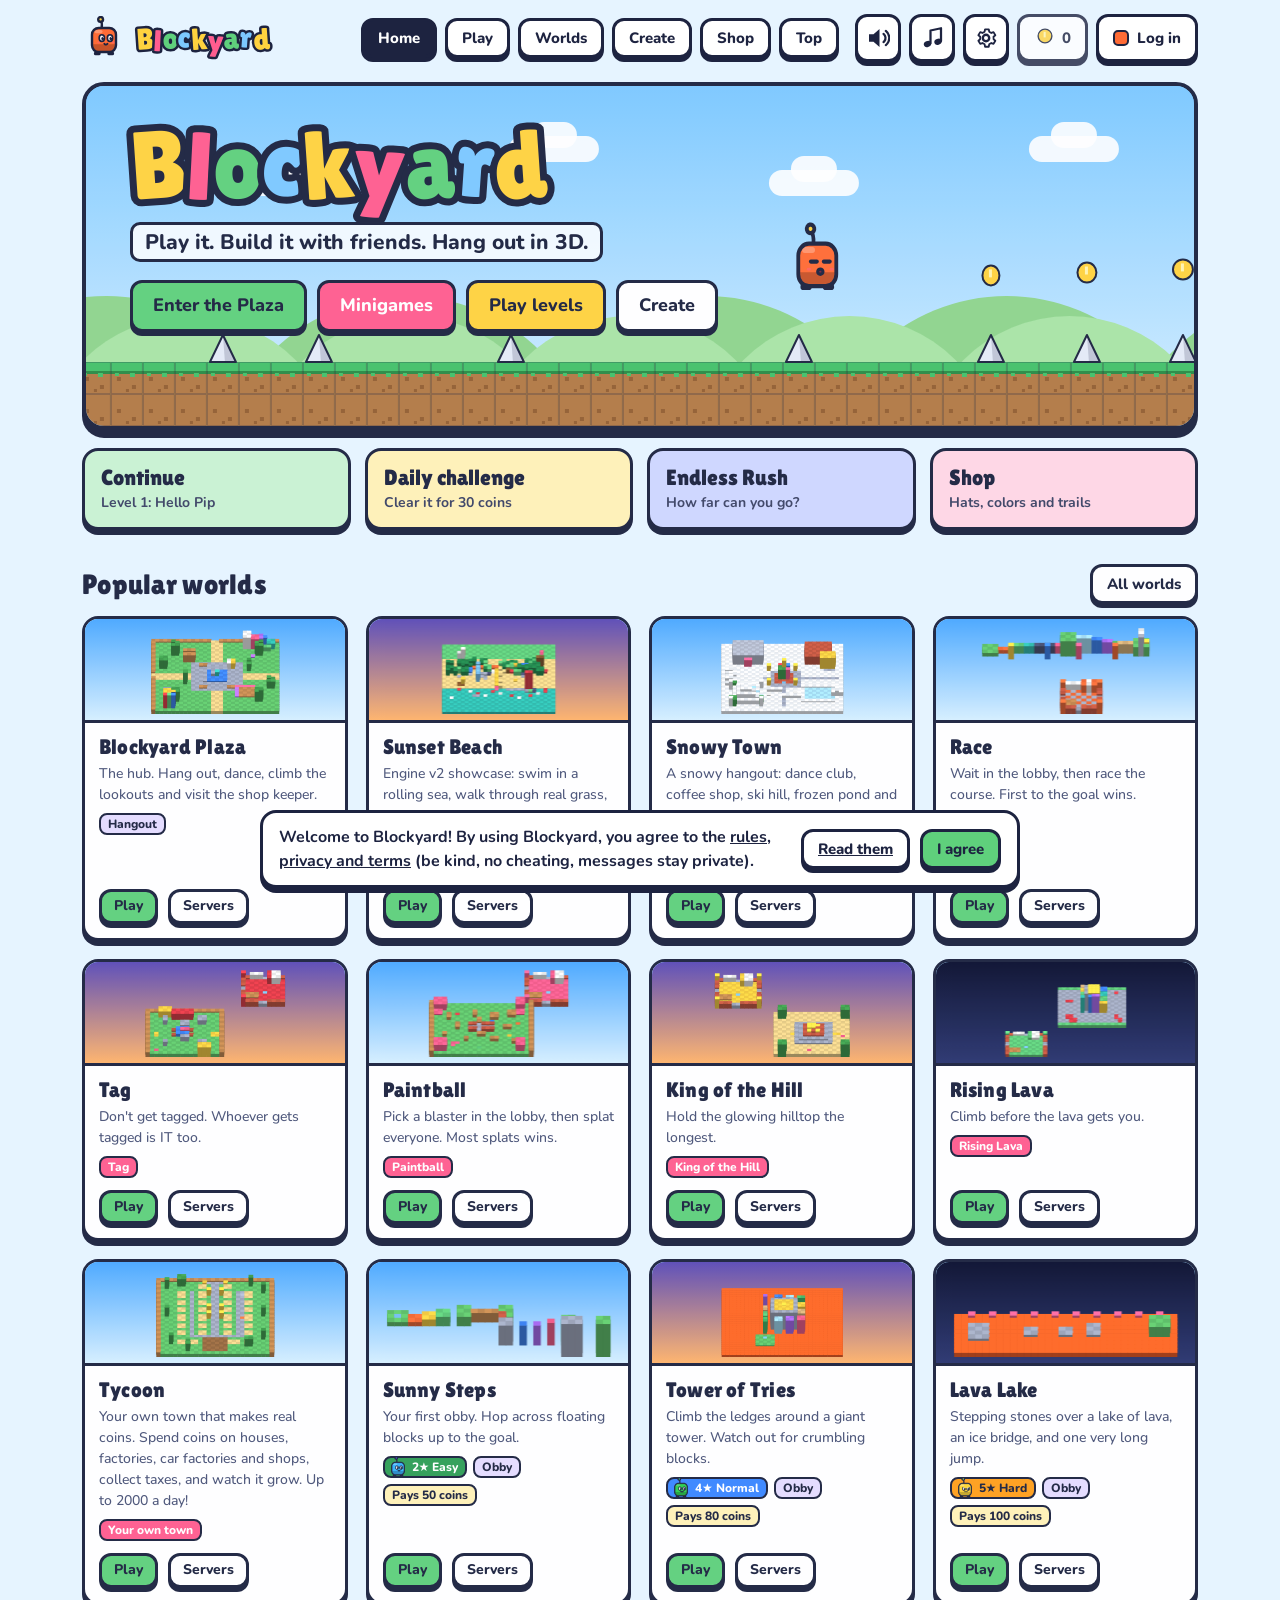
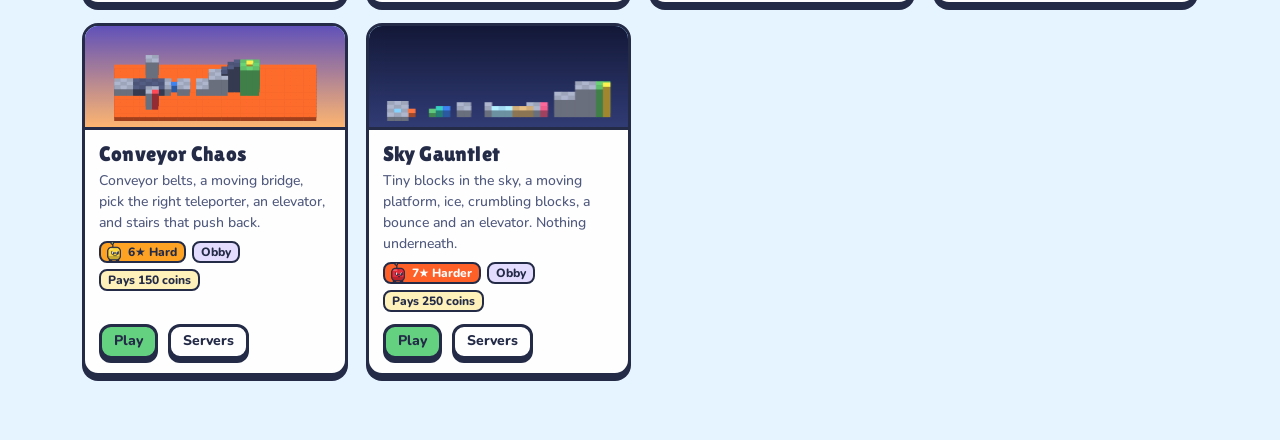
==== commit 6904bf3d: "Add files via upload" ====
--- a/public/index.html
+++ b/public/index.html
@@ -18,7 +18,6 @@
     <button class="btn nav-btn" data-go="#/" data-nav="home">Home</button>
     <button class="btn nav-btn" data-go="#/play" data-nav="play">Play</button>
     <button class="btn nav-btn" data-go="#/worlds" data-nav="worlds">Worlds <span class="live-dot" id="nav-online" hidden></span></button>
-    <button class="btn nav-btn" data-go="#/groups" data-nav="groups">Groups <span class="count nav-count" id="groups-count" hidden></span></button>
     <button class="btn nav-btn" data-go="#/create" data-nav="create">Create</button>
     <button class="btn nav-btn" data-go="#/closet" data-nav="closet">Shop</button>
     <button class="btn nav-btn" data-go="#/top" data-nav="top">Top</button>
@@ -422,11 +421,6 @@
     </div>
   </div>
 </section>
-<!-- ============ GROUPS ============ -->
-<section id="view-groups" class="view" hidden>
-  <div id="groups-root"></div>
-</section>
-
 <section id="view-rules" class="view" hidden>
   <div class="page-head"><div><h1>Rules, privacy and terms</h1><p class="lede">By using Blockyard, you agree to these. They're short, promise.</p></div></div>
   <div class="rules">
@@ -708,35 +702,6 @@
   </div>
 </div>
 
-
-<nav class="tabbar" id="tabbar" aria-label="Main (phone)">
-  <button class="tab-btn" type="button" data-go="#/" data-nav="home"><svg viewBox="0 0 24 24" width="24" height="24" aria-hidden="true"><path d="M3 11.5 12 3.5l9 8V20a1.5 1.5 0 0 1-1.5 1.5H15v-6H9v6H4.5A1.5 1.5 0 0 1 3 20z" fill="currentColor"/></svg><span>Home</span></button>
-  <button class="tab-btn" type="button" data-go="#/play" data-nav="play"><svg viewBox="0 0 24 24" width="24" height="24" aria-hidden="true"><path d="M7 3.8v16.4a1 1 0 0 0 1.5.86l13-8.2a1 1 0 0 0 0-1.72l-13-8.2A1 1 0 0 0 7 3.8z" fill="currentColor"/></svg><span>Play</span></button>
-  <button class="tab-btn" type="button" data-go="#/worlds" data-nav="worlds"><svg viewBox="0 0 24 24" width="24" height="24" aria-hidden="true"><path d="M12 2.5 21 7v10l-9 4.5L3 17V7z" fill="currentColor"/><path d="M3.6 7.3 12 11.5l8.4-4.2M12 11.5v9.6" fill="none" stroke="var(--tab-cut)" stroke-width="1.8"/></svg><span>Worlds</span><span class="live-dot" id="tab-online" hidden></span></button>
-  <button class="tab-btn" type="button" data-go="#/groups" data-nav="groups"><svg viewBox="0 0 24 24" width="24" height="24" aria-hidden="true"><path d="M3.5 3.5h13A1.5 1.5 0 0 1 18 5v7a1.5 1.5 0 0 1-1.5 1.5H9l-4 3.5v-3.5H3.5A1.5 1.5 0 0 1 2 12V5a1.5 1.5 0 0 1 1.5-1.5z" fill="currentColor"/><path d="M20 8.5h.5A1.5 1.5 0 0 1 22 10v6.500a1.5 1.5 0 0 1-1.5 1.500H19.500v3L16 18h-5" fill="none" stroke="currentColor" stroke-width="2" stroke-linejoin="round" stroke-linecap="round"/></svg><span>Groups</span><span class="count" id="tab-groups-count" hidden></span></button>
-  <button class="tab-btn" type="button" data-go="#/closet" data-nav="closet"><svg viewBox="0 0 24 24" width="24" height="24" aria-hidden="true"><path d="M5 8h14l1.2 11.500A1.5 1.5 0 0 1 18.7 21H5.300a1.5 1.5 0 0 1-1.5-1.500z" fill="currentColor"/><path d="M8.5 10V7a3.5 3.5 0 0 1 7 0v3" fill="none" stroke="currentColor" stroke-width="2.2" stroke-linecap="round"/></svg><span>Shop</span></button>
-  <button class="tab-btn" type="button" id="tab-more" aria-haspopup="dialog"><svg viewBox="0 0 24 24" width="24" height="24" aria-hidden="true"><circle cx="5" cy="12" r="2.4" fill="currentColor"/><circle cx="12" cy="12" r="2.4" fill="currentColor"/><circle cx="19" cy="12" r="2.4" fill="currentColor"/></svg><span>More</span><span class="count" id="tab-more-count" hidden></span></button>
-</nav>
-
-<div class="modal sheet" id="more-modal" hidden role="dialog" aria-modal="true" aria-labelledby="more-h">
-  <div class="panel sheet-panel">
-    <div class="sheet-grip" aria-hidden="true"></div>
-    <h2 id="more-h">More</h2>
-    <div class="sheet-grid">
-      <button class="btn sheet-btn" type="button" data-go="#/create">🛠️<span>Create</span></button>
-      <button class="btn sheet-btn" type="button" data-go="#/top">🏆<span>Top players</span></button>
-      <button class="btn sheet-btn" type="button" data-sheet="#dm-btn" id="sheet-dm">💬<span>Messages</span><span class="count" id="sheet-dm-count" hidden></span></button>
-      <button class="btn sheet-btn" type="button" data-sheet="#mail-btn" id="sheet-mail">✉️<span>Mailbox</span><span class="count" id="sheet-mail-count" hidden></span></button>
-      <button class="btn sheet-btn" type="button" data-sheet="#me-btn">🙂<span>Account</span></button>
-      <button class="btn sheet-btn" type="button" data-go="#/settings">⚙️<span>Settings</span></button>
-      <button class="btn sheet-btn" type="button" data-go="#/rules">📜<span>Rules</span></button>
-      <button class="btn sheet-btn" type="button" data-sheet="#mute" data-stay id="sheet-mute">🔊<span>Sound</span></button>
-      <button class="btn sheet-btn" type="button" data-sheet="#music" data-stay id="sheet-music">🎵<span>Music</span></button>
-    </div>
-    <div class="row"><button class="btn" type="button" data-close>Close</button></div>
-  </div>
-</div>
-
 <div class="toasts" id="toasts" aria-live="polite"></div>
 
 <script type="module" src="js/main.js"></script>
--- a/public/css/style.css
+++ b/public/css/style.css
@@ -1286,218 +1286,3 @@
 .gfx-lbl { font: 800 14px Nunito, system-ui, sans-serif; min-width: 110px; }
 .gfx-row .seg-btn { padding: 5px 11px; font-size: 13px; }
 .w3-fps { font-variant-numeric: tabular-nums; }
-
-/* ============================================================
-   GROUPS: your groups | channels | chat   (update 19)
-   ============================================================ */
-.nav-count, .g-count, .tab-btn .count, .sheet-btn .count { display: inline-block; min-width: 20px; padding: 0 5px; font: 800 12px/20px Nunito, system-ui, sans-serif; border-radius: 999px; background: var(--pink); color: #fff; text-align: center; border: 2px solid var(--line); }
-.nav-count { margin-left: 4px; vertical-align: 1px; }
-.g-app { display: grid; grid-template-columns: 76px 250px minmax(0, 1fr); height: calc(100dvh - var(--g-top, 136px) - 14px); min-height: 480px; background: var(--card); border: 4px solid var(--line); border-radius: 18px; box-shadow: 0 6px 0 var(--line); overflow: hidden; }
-.g-app[data-col="home"] { height: auto; min-height: 70vh; }
-body[data-view="groups"] main { padding-bottom: 0; }
-body[data-view="groups"] .g-app[data-col="home"] { margin-bottom: 40px; }
-.g-side[hidden] + .g-main { grid-column: 2 / -1; }
-/* column 1: your groups */
-.g-rail { display: flex; flex-direction: column; align-items: center; gap: 10px; padding: 12px 0; background: var(--bg); border-right: 3px solid var(--line); overflow-y: auto; scrollbar-width: none; }
-.g-rail::-webkit-scrollbar { display: none; }
-.g-railbtn { position: relative; background: none; border: 0; padding: 0; cursor: pointer; border-radius: 16px; }
-.g-railbtn .g-count { position: absolute; top: -6px; right: -8px; }
-.g-railbtn.on .g-icon { outline: 4px solid var(--pink); outline-offset: 2px; }
-.g-railbtn:active .g-icon { transform: translateY(2px); box-shadow: 0 1px 0 var(--line); }
-.g-icon { display: grid; place-items: center; width: 48px; height: 48px; border: 3px solid var(--line); border-radius: 15px; box-shadow: 0 3px 0 var(--line); color: #fff; font: 400 18px "Lilita One", system-ui, sans-serif; text-shadow: 0 1px 0 rgba(0,0,0,.45), 0 0 3px rgba(0,0,0,.35); flex: none; background: var(--sky); }
-.g-icon.big { width: 56px; height: 56px; font-size: 21px; }
-.g-icon.huge { width: 104px; height: 104px; font-size: 40px; border-width: 4px; border-radius: 28px; box-shadow: 0 6px 0 var(--line); }
-.g-add .g-icon { background: var(--card); color: var(--text); text-shadow: none; font-size: 24px; }
-/* column 2: the group's channels */
-.g-side { display: flex; flex-direction: column; gap: 6px; padding: 12px; border-right: 3px solid var(--line); min-width: 0; overflow-y: auto; }
-.g-side-head { display: flex; align-items: center; gap: 8px; padding-bottom: 10px; border-bottom: 3px dashed var(--muted); }
-.g-side-head .g-icon { width: 36px; height: 36px; font-size: 14px; border-radius: 11px; }
-.g-name { flex: 1; min-width: 0; overflow: hidden; text-overflow: ellipsis; white-space: nowrap; font: 400 19px "Lilita One", system-ui, sans-serif; }
-.g-gear, .g-back, .g-x, .g-small { padding: 4px 10px; font-size: 14px; box-shadow: 0 3px 0 var(--line); border-width: 2.5px; min-height: 0; }
-.g-back { display: none; font-size: 22px; line-height: 1; padding: 2px 11px 5px; }
-.g-descr { margin: 0 0 4px; }
-.g-chans { display: flex; flex-direction: column; gap: 3px; }
-.g-chan { display: flex; align-items: center; gap: 8px; width: 100%; text-align: left; background: none; border: 2.5px solid transparent; border-radius: 11px; padding: 7px 9px; cursor: pointer; color: var(--muted); font: 700 16px Nunito, system-ui, sans-serif; }
-.g-chan:hover { background: var(--bg); }
-.g-chan.on { background: var(--sun); color: var(--ink); border-color: var(--line); font-weight: 800; }
-.g-chan.unread { color: var(--text); font-weight: 800; }
-.g-chan.on.unread { color: var(--ink); }
-.g-hash { width: 20px; text-align: center; opacity: .7; flex: none; }
-.g-chan-name { flex: 1; min-width: 0; overflow: hidden; text-overflow: ellipsis; white-space: nowrap; }
-.g-side > .g-small { align-self: flex-start; margin-top: 4px; }
-.g-side-foot { margin-top: auto; padding-top: 10px; display: flex; flex-wrap: wrap; gap: 8px; }
-/* column 3: the chat */
-.g-main { display: flex; flex-direction: column; min-width: 0; min-height: 0; }
-.g-pick { margin: auto; }
-.g-chat-head { display: flex; align-items: center; gap: 10px; padding: 9px 14px; border-bottom: 3px solid var(--line); background: var(--card); }
-.g-chat-head > b { font-size: 17px; overflow: hidden; text-overflow: ellipsis; white-space: nowrap; }
-.g-chat-group { margin: 0 auto 0 0; white-space: nowrap; overflow: hidden; text-overflow: ellipsis; }
-.g-pinned { padding: 6px 14px; background: var(--bg); border-bottom: 2px dashed var(--muted); font-size: 14px; overflow: hidden; text-overflow: ellipsis; white-space: nowrap; }
-.g-msgs { list-style: none; margin: 0; padding: 10px 6px 14px; flex: 1; min-height: 0; overflow-y: auto; overscroll-behavior: contain; }
-.g-empty { text-align: center; color: var(--muted); font-weight: 700; padding: 14px; }
-.g-msg { position: relative; display: grid; grid-template-columns: 40px minmax(0, 1fr); gap: 0 10px; padding: 3px 10px; margin-top: 10px; border-radius: 10px; }
-.g-msg.joined { margin-top: 0; }
-.g-msg:hover, .g-msg.open { background: var(--bg); }
-.g-msg.pinged { background: color-mix(in srgb, var(--sun) 28%, transparent); box-shadow: inset 4px 0 0 var(--sun); }
-.g-avatar { display: grid; place-items: center; width: 40px; height: 40px; border: 3px solid var(--line); border-radius: 12px; color: #fff; text-decoration: none; font: 400 18px "Lilita One", system-ui, sans-serif; text-shadow: 0 1px 0 rgba(0,0,0,.45), 0 0 3px rgba(0,0,0,.35); }
-.g-avatar.small { width: 30px; height: 30px; font-size: 14px; border-radius: 9px; border-width: 2.5px; margin: 0; }
-.g-by { display: flex; flex-wrap: wrap; align-items: baseline; gap: 4px 8px; }
-.g-who { font-weight: 800; color: var(--text); text-decoration: none; }
-.g-who:hover { text-decoration: underline; }
-.g-role { font: 800 11px Nunito, system-ui, sans-serif; background: var(--sky); color: var(--ink); border: 2px solid var(--line); border-radius: 7px; padding: 0 6px; }
-.g-role.owner { background: var(--sun); }
-.g-time { font-size: 12px; color: var(--muted); }
-.g-text { overflow-wrap: anywhere; white-space: pre-wrap; }
-.g-at { background: color-mix(in srgb, var(--sky) 40%, transparent); border-radius: 6px; padding: 0 4px; font-weight: 800; }
-.g-at.you { background: var(--sun); color: var(--ink); }
-.g-quote { font-size: 13px; color: var(--muted); border-left: 4px solid var(--muted); padding: 0 8px; margin: 2px 0 3px; overflow: hidden; text-overflow: ellipsis; white-space: nowrap; }
-.g-reacts, .g-picker { display: flex; flex-wrap: wrap; gap: 5px; margin-top: 4px; }
-.g-reacts:empty { display: none; }
-.g-react { font: 800 13px Nunito, system-ui, sans-serif; background: var(--bg); color: var(--text); border: 2px solid var(--line); border-radius: 999px; padding: 1px 9px; cursor: pointer; }
-.g-react.you { background: var(--sun); color: var(--ink); }
-.g-picker { background: var(--card); border: 3px solid var(--line); border-radius: 14px; padding: 6px; box-shadow: 0 3px 0 var(--line); width: fit-content; }
-.g-picker .g-react { font-size: 18px; padding: 2px 8px; }
-.g-tools { display: none; position: absolute; top: -14px; right: 10px; background: var(--card); border: 2.5px solid var(--line); border-radius: 11px; box-shadow: 0 3px 0 var(--line); overflow: hidden; z-index: 1; }
-.g-msg:hover .g-tools, .g-msg.open .g-tools, .g-msg:focus-within .g-tools { display: flex; }
-.g-tools button { background: none; border: 0; border-right: 2px solid var(--line); padding: 3px 9px; font-size: 16px; cursor: pointer; color: var(--text); }
-.g-tools button:last-child { border-right: 0; }
-.g-tools button:hover { background: var(--sun); }
-/* polls */
-.g-pollcard { display: grid; gap: 6px; max-width: 460px; background: var(--card); border: 3px solid var(--line); border-radius: 14px; padding: 10px 12px; box-shadow: 0 3px 0 var(--line); margin: 3px 0; }
-.g-pollcard > b { font-size: 17px; overflow-wrap: anywhere; }
-.g-opt { position: relative; display: flex; justify-content: space-between; gap: 10px; width: 100%; text-align: left; background: var(--bg); color: var(--text); border: 2.5px solid var(--line); border-radius: 10px; padding: 7px 10px; cursor: pointer; overflow: hidden; font: 800 15px Nunito, system-ui, sans-serif; }
-.g-opt:disabled { cursor: default; }
-.g-opt.you { border-color: var(--pink); box-shadow: 0 0 0 2px var(--pink); }
-.g-opt-bar { position: absolute; inset: 0 auto 0 0; background: color-mix(in srgb, var(--grass) 60%, transparent); transition: width .3s; }
-.g-opt.you .g-opt-bar { background: color-mix(in srgb, var(--sun) 75%, transparent); }
-.g-opt-text, .g-opt-n { position: relative; }
-.g-opt-text { overflow-wrap: anywhere; }
-.g-opt-n { white-space: nowrap; font-variant-numeric: tabular-nums; opacity: .85; }
-/* writing a message */
-.g-compose { border-top: 3px solid var(--line); padding: 8px 10px; background: var(--card); }
-.g-compose-row { display: flex; align-items: flex-end; gap: 8px; }
-.g-compose textarea { flex: 1; min-width: 0; font-size: 16px; min-height: 44px; max-height: 120px; padding: 9px 11px; }
-.g-compose .btn { flex: none; min-height: 44px; }
-.g-poll { padding: 6px 10px; font-size: 18px; }
-.g-replybar { display: flex; align-items: center; justify-content: space-between; gap: 8px; padding: 0 2px 6px; }
-.g-replybar .small { margin: 0; overflow: hidden; text-overflow: ellipsis; white-space: nowrap; }
-/* the Groups front page */
-.g-home { padding: 16px clamp(14px, 3vw, 26px) 26px; overflow-y: auto; }
-.g-home .section-head { margin-top: 0; }
-.g-home h1 { margin: 0; font-size: 34px; }
-.g-home h2 { margin-top: 24px; font-size: 22px; }
-.g-joinrow input { flex: 1; min-width: 150px; }
-.g-bell { display: flex; flex-wrap: wrap; align-items: center; justify-content: space-between; gap: 10px; margin-top: 14px; padding: 10px 12px; border: 3px dashed var(--muted); border-radius: 14px; font-weight: 700; }
-.g-cards { display: grid; grid-template-columns: repeat(auto-fill, minmax(280px, 1fr)); gap: 12px; }
-.g-card { display: flex; align-items: center; gap: 12px; min-width: 0; text-align: left; background: var(--card); color: var(--text); border: 3px solid var(--line); border-radius: 16px; padding: 10px 12px; box-shadow: 0 4px 0 var(--line); cursor: pointer; font: inherit; }
-.g-card:active { transform: translateY(3px); box-shadow: 0 1px 0 var(--line); }
-.g-card-text { flex: 1; min-width: 0; display: flex; flex-direction: column; }
-.g-card-text b { font: 400 19px "Lilita One", system-ui, sans-serif; overflow: hidden; text-overflow: ellipsis; white-space: nowrap; }
-.g-card-text .small { margin: 0; overflow: hidden; text-overflow: ellipsis; white-space: nowrap; }
-.g-meta { display: flex; align-items: center; gap: 8px; }
-.g-card .btn { pointer-events: none; padding: 5px 12px; font-size: 14px; flex: none; display: grid; place-items: center; }
-.g-door { margin: auto; display: grid; justify-items: center; gap: 10px; text-align: center; padding: 30px 18px; max-width: 520px; }
-.g-door h1, .g-door p { margin: 0; }
-/* the little forms inside pop-ups */
-.g-form { display: grid; gap: 8px; margin-top: 6px; }
-.g-form input:not([type="checkbox"]), .g-form select { width: 100%; }
-.g-form h3 { margin-top: 8px; font-size: 18px; }
-.g-swatches .swatch { width: 32px; height: 32px; }
-.g-swatches .swatch.on { outline: 3px solid var(--pink); outline-offset: 2px; }
-.g-memberlist { list-style: none; margin: 8px 0 0; padding: 0; display: grid; gap: 6px; max-height: 55vh; overflow-y: auto; }
-.g-member { display: flex; flex-wrap: wrap; align-items: center; gap: 6px 8px; padding: 6px 8px; border: 2.5px solid var(--line); border-radius: 12px; }
-.g-dot { width: 11px; height: 11px; border-radius: 50%; background: var(--muted); border: 2px solid var(--line); margin-left: -14px; margin-top: 18px; }
-.g-dot.on { background: var(--grass); }
-.g-member-acts { display: flex; flex-wrap: wrap; gap: 6px; margin-left: auto; }
-.device-notes { margin-top: 10px; padding-top: 10px; border-top: 3px dashed var(--muted); }
-
-/* ============================================================
-   PHONES (760px and narrower): one tidy top row, tabs along the bottom, a "More" sheet
-   ============================================================ */
-.tabbar { display: none; }
-.sheet-grid { display: grid; grid-template-columns: repeat(3, 1fr); gap: 10px; }
-.sheet-btn { position: relative; display: grid; justify-items: center; gap: 2px; padding: 10px 4px; font-size: 24px; line-height: 1.2; }
-.sheet-btn span:not(.count) { font-size: 13px; }
-.sheet-btn .count { position: absolute; top: -8px; right: -6px; }
-.sheet-grip { display: none; }
-@media (max-width: 760px) {
-  /* --- top row: logo, coins, you --- */
-  .top { flex-wrap: nowrap; gap: 8px; padding: 8px 12px; position: sticky; top: 0; z-index: 15; background: var(--bg); border-bottom: 3px solid var(--line); margin-bottom: 10px; }
-  .logo { gap: 6px; min-width: 0; }
-  .logo-pip { width: 36px; height: 36px; flex: none; }
-  .wordmark b { font-size: 21px; -webkit-text-stroke-width: 4px; }
-  .nav, #mute, #music, .me > [data-go="#/settings"], #mail-btn, #dm-btn { display: none; }
-  .me { width: auto; flex-wrap: nowrap; gap: 6px; flex: none; }
-  .me .btn { padding: 5px 9px; min-height: 40px; box-shadow: 0 3px 0 var(--line); }
-  #me-lvl:not([hidden]) + #me-name { max-width: 8ch; overflow: hidden; text-overflow: ellipsis; white-space: nowrap; }
-  .announce { margin-bottom: 10px; }
-  main { padding: 0 12px 96px; }
-  .notes { top: 62px; }
-  .toasts { bottom: calc(84px + env(safe-area-inset-bottom, 0px)); }
-  /* --- tabs along the bottom --- */
-  .tabbar { display: grid; grid-template-columns: repeat(6, minmax(0, 1fr)); gap: 2px; position: fixed; left: 0; right: 0; bottom: 0; z-index: 18; background: var(--card); border-top: 3px solid var(--line); padding: 5px 6px calc(5px + env(safe-area-inset-bottom, 0px)); }
-  .tab-btn { --tab-cut: var(--card); position: relative; display: grid; justify-items: center; align-content: center; gap: 1px; min-height: 52px; padding: 4px 0 3px; background: none; border: 2.5px solid transparent; border-radius: 14px; color: var(--muted); font: 800 11px/1.2 Nunito, system-ui, sans-serif; cursor: pointer; -webkit-tap-highlight-color: transparent; }
-  .tab-btn[aria-current="page"] { --tab-cut: var(--sun); background: var(--sun); color: var(--ink); border-color: var(--line); }
-  .tab-btn:active { transform: translateY(2px); }
-  .tab-btn .count { position: absolute; top: -3px; left: calc(50% + 4px); min-width: 19px; font-size: 11px; line-height: 17px; }
-  .tab-btn .live-dot { position: absolute; top: 5px; left: calc(50% + 10px); margin: 0; }
-  /* in a game, a builder or an open chat the tabs get out of the way */
-  body[data-view="w3"] .tabbar, body[data-view="build"] .tabbar, body[data-view="play"] .tabbar, body[data-view="edit"] .tabbar, body[data-view="builder"] .tabbar,
-  body[data-view="groups"][data-gcol="chat"] .tabbar { display: none; }
-  body[data-view="w3"] .top, body[data-view="build"] .top, body[data-view="play"] .top, body[data-view="edit"] .top, body[data-view="builder"] .top { position: static; }
-  /* playing: the site header steps aside so the game gets the whole screen (Leave is in the game's own bar) */
-  body[data-view="w3"] .top, body[data-view="play"] .top { display: none; }
-  body[data-view="w3"] main, body[data-view="play"] main { padding-top: 8px; }
-  body[data-view="w3"] main, body[data-view="build"] main, body[data-view="play"] main, body[data-view="edit"] main, body[data-view="builder"] main { padding-bottom: 24px; }
-  /* --- the More sheet slides up from the bottom --- */
-  .modal.sheet { align-items: flex-end; padding: 0; }
-  .modal.sheet > .sheet-panel { margin: auto 0 0; max-width: none; border-radius: 24px 24px 0 0; border-width: 4px 0 0; box-shadow: none; padding: 10px 16px calc(16px + env(safe-area-inset-bottom, 0px)); animation: sheet-up .18s ease-out; }
-  .sheet-grip { display: block; width: 46px; height: 6px; border-radius: 3px; background: var(--muted); opacity: .5; margin: 0 auto 8px; }
-  /* --- rows of sub-tabs and filters swipe sideways instead of stacking --- */
-  .page-tabs, .chips { flex-wrap: nowrap; overflow-x: auto; scrollbar-width: none; -webkit-overflow-scrolling: touch; }
-  .page-tabs::-webkit-scrollbar, .chips::-webkit-scrollbar { display: none; }
-  .page-tabs .tab, .chips .chip { flex: none; white-space: nowrap; }
-  .page-head h1, .g-home h1 { font-size: 30px; }
-  h1 { margin: 8px 0 4px; }
-  .page-head { margin: 0 0 12px; gap: 8px 16px; }
-  .lede { font-size: 15px; line-height: 1.4; margin-bottom: 12px; }
-  /* Play: the three modes sit side by side instead of filling the whole screen */
-  .modes { grid-template-columns: repeat(3, minmax(0, 1fr)); gap: 8px; margin-top: 10px; }
-  .mode-art { height: 60px; }
-  .mode-name { font-size: 15px; line-height: 1.15; padding: 6px 8px 8px; }
-  .mode-sub { display: none; }
-  /* cards: two lines of description, smaller buttons */
-  .grid .card p { display: -webkit-box; -webkit-box-orient: vertical; -webkit-line-clamp: 2; overflow: hidden; }
-  .grid .card h3 { font-size: 18px; }
-  .grid .card .row { gap: 6px; }
-  .grid .card .btn { padding: 5px 8px; font-size: 13px; }
-  .section-head { margin-top: 24px; }
-  .grid { grid-template-columns: repeat(auto-fill, minmax(160px, 1fr)); gap: 12px; }
-  .card-body { padding: 9px 10px 11px; gap: 8px; }
-  /* --- Groups: one column at a time --- */
-  body[data-view="groups"] main { padding: 0; }
-  body[data-view="groups"] .top { margin-bottom: 0; }
-  .g-app { grid-template-columns: 68px minmax(0, 1fr); border-width: 0; border-radius: 0; box-shadow: none; min-height: 0; height: calc(100dvh - var(--g-top, 61px) - 68px - env(safe-area-inset-bottom, 0px)); background: var(--bg); }
-  .g-app[data-col="home"] { display: block; height: auto; min-height: 0; padding-bottom: 90px; }
-  .g-app[data-col="home"] .g-rail { display: none; }
-  .g-app[data-col="side"] .g-main { display: none; }
-  .g-app[data-col="side"] .g-side { border-right: 0; background: var(--card); }
-  .g-app[data-col="chat"] { grid-template-columns: minmax(0, 1fr); height: calc(100dvh - var(--g-top, 61px) - env(safe-area-inset-bottom, 0px)); background: var(--card); }
-  body.typing .g-app[data-col="chat"] { height: calc(var(--vvh, 100dvh) - var(--g-top, 61px)); }
-  .g-app[data-col="chat"] .g-rail, .g-app[data-col="chat"] .g-side { display: none; }
-  .g-side[hidden] + .g-main { grid-column: auto; }
-  .g-back { display: inline-block; }
-  .g-chan { padding: 11px 10px; font-size: 17px; }
-  .g-chat-group { display: none; }
-  .g-chat-head > b { margin-right: auto; }
-  .g-msg { padding: 3px 8px; }
-  .g-tools { top: auto; bottom: 100%; right: 6px; margin-bottom: -6px; }
-  .g-tools button { padding: 8px 12px; font-size: 19px; }
-  .g-react { padding: 4px 11px; font-size: 14px; }
-  .g-cards { grid-template-columns: minmax(0, 1fr); }
-  .g-home { padding: 12px 12px 20px; }
-  .g-member-acts { margin-left: 0; width: 100%; }
-}
-@keyframes sheet-up { from { transform: translateY(40px); opacity: .6; } to { transform: none; opacity: 1; } }
-@media (max-width: 380px) { .wordmark b { font-size: 18px; -webkit-text-stroke-width: 3.5px; } .tab-btn { font-size: 10px; } }
-@media (prefers-reduced-motion: reduce) { .modal.sheet > .sheet-panel { animation: none; } .g-opt-bar { transition: none; } }
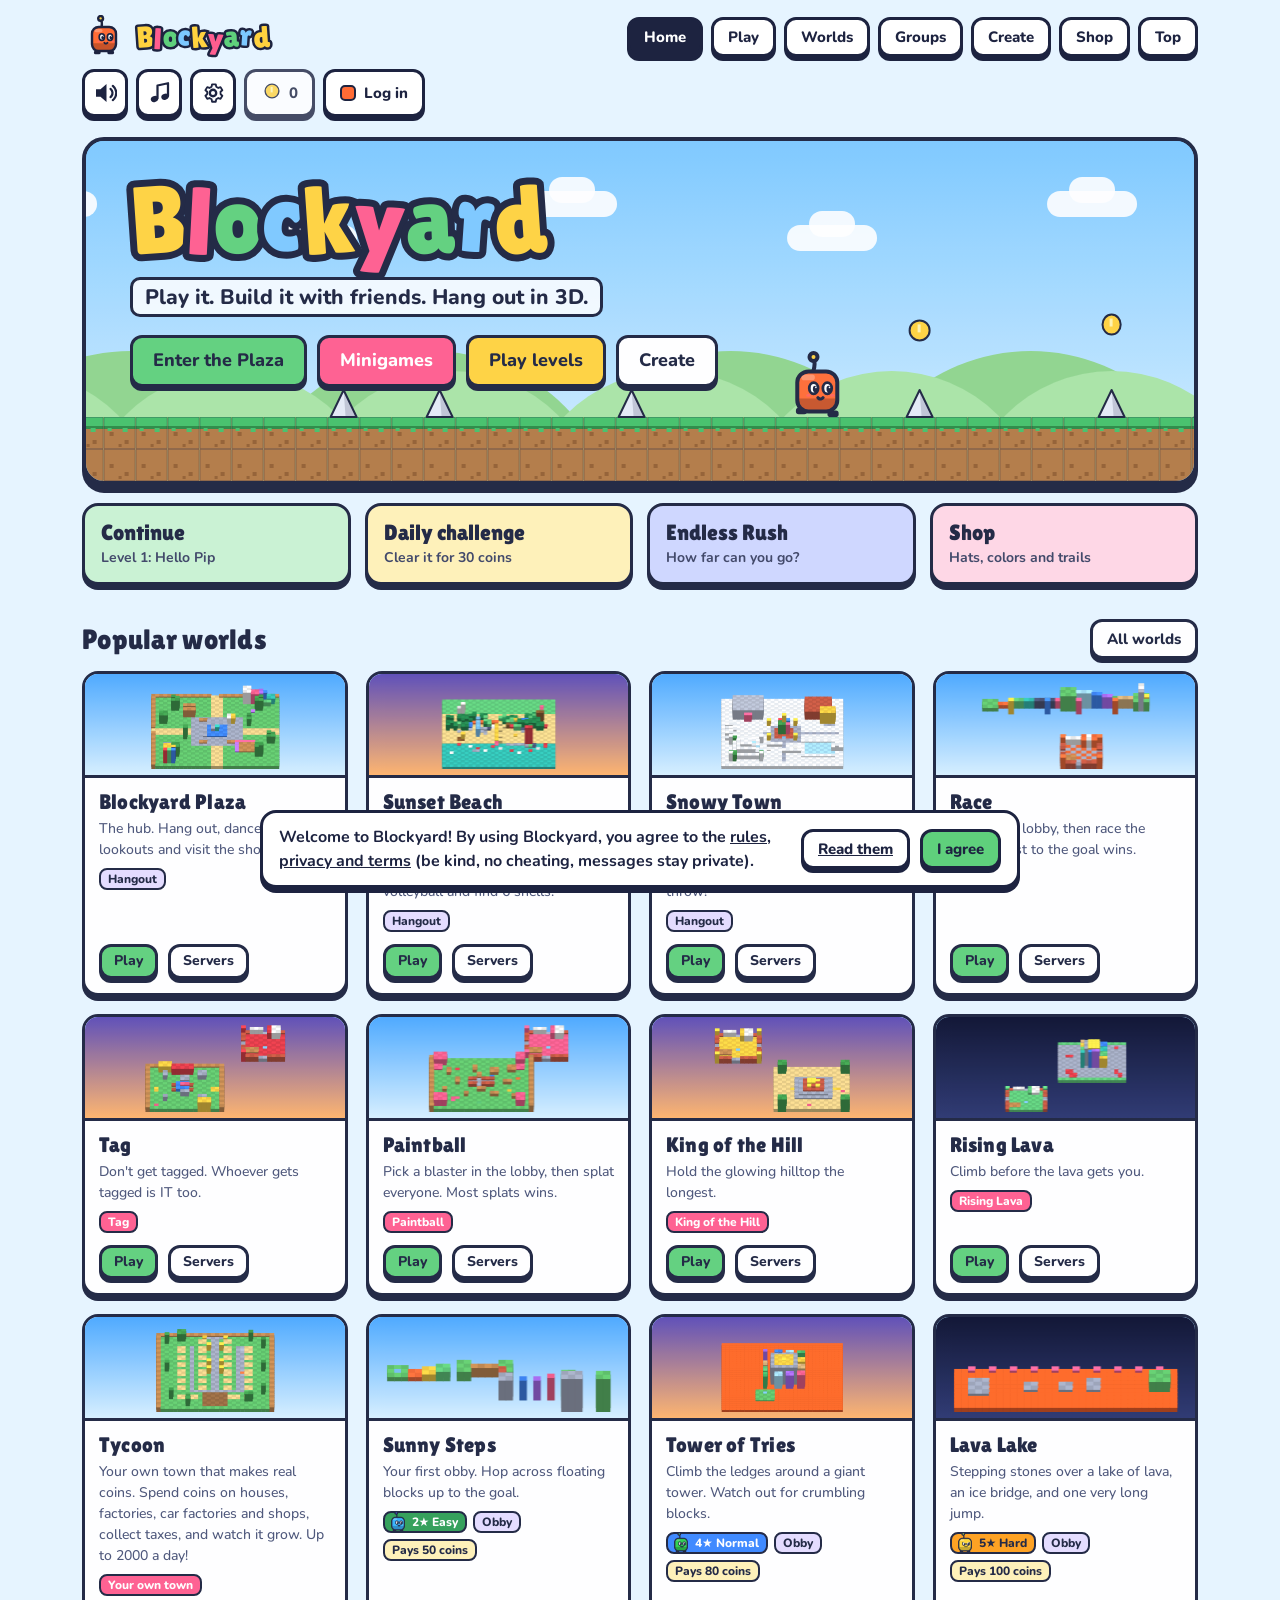
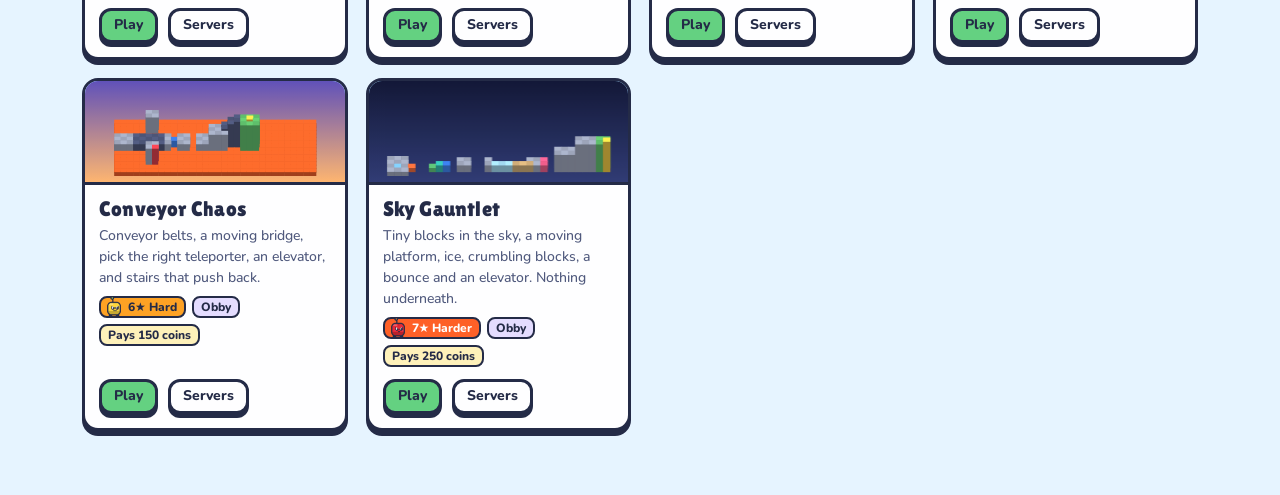
==== commit f2ef9cb1: "Add files via upload" ====
--- a/public/index.html
+++ b/public/index.html
@@ -18,6 +18,7 @@
     <button class="btn nav-btn" data-go="#/" data-nav="home">Home</button>
     <button class="btn nav-btn" data-go="#/play" data-nav="play">Play</button>
     <button class="btn nav-btn" data-go="#/worlds" data-nav="worlds">Worlds <span class="live-dot" id="nav-online" hidden></span></button>
+    <button class="btn nav-btn" data-go="#/groups" data-nav="groups">Groups <span class="count nav-count" id="groups-count" hidden></span></button>
     <button class="btn nav-btn" data-go="#/create" data-nav="create">Create</button>
     <button class="btn nav-btn" data-go="#/closet" data-nav="closet">Shop</button>
     <button class="btn nav-btn" data-go="#/top" data-nav="top">Top</button>
@@ -421,6 +422,11 @@
     </div>
   </div>
 </section>
+<!-- ============ GROUPS ============ -->
+<section id="view-groups" class="view" hidden>
+  <div id="groups-root"></div>
+</section>
+
 <section id="view-rules" class="view" hidden>
   <div class="page-head"><div><h1>Rules, privacy and terms</h1><p class="lede">By using Blockyard, you agree to these. They're short, promise.</p></div></div>
   <div class="rules">
@@ -702,6 +708,35 @@
   </div>
 </div>
 
+
+<nav class="tabbar" id="tabbar" aria-label="Main (phone)">
+  <button class="tab-btn" type="button" data-go="#/" data-nav="home"><svg viewBox="0 0 24 24" width="24" height="24" aria-hidden="true"><path d="M3 11.5 12 3.5l9 8V20a1.5 1.5 0 0 1-1.5 1.5H15v-6H9v6H4.5A1.5 1.5 0 0 1 3 20z" fill="currentColor"/></svg><span>Home</span></button>
+  <button class="tab-btn" type="button" data-go="#/play" data-nav="play"><svg viewBox="0 0 24 24" width="24" height="24" aria-hidden="true"><path d="M7 3.8v16.4a1 1 0 0 0 1.5.86l13-8.2a1 1 0 0 0 0-1.72l-13-8.2A1 1 0 0 0 7 3.8z" fill="currentColor"/></svg><span>Play</span></button>
+  <button class="tab-btn" type="button" data-go="#/worlds" data-nav="worlds"><svg viewBox="0 0 24 24" width="24" height="24" aria-hidden="true"><path d="M12 2.5 21 7v10l-9 4.5L3 17V7z" fill="currentColor"/><path d="M3.6 7.3 12 11.5l8.4-4.2M12 11.5v9.6" fill="none" stroke="var(--tab-cut)" stroke-width="1.8"/></svg><span>Worlds</span><span class="live-dot" id="tab-online" hidden></span></button>
+  <button class="tab-btn" type="button" data-go="#/groups" data-nav="groups"><svg viewBox="0 0 24 24" width="24" height="24" aria-hidden="true"><path d="M3.5 3.5h13A1.5 1.5 0 0 1 18 5v7a1.5 1.5 0 0 1-1.5 1.5H9l-4 3.5v-3.5H3.5A1.5 1.5 0 0 1 2 12V5a1.5 1.5 0 0 1 1.5-1.5z" fill="currentColor"/><path d="M20 8.5h.5A1.5 1.5 0 0 1 22 10v6.500a1.5 1.5 0 0 1-1.5 1.500H19.500v3L16 18h-5" fill="none" stroke="currentColor" stroke-width="2" stroke-linejoin="round" stroke-linecap="round"/></svg><span>Groups</span><span class="count" id="tab-groups-count" hidden></span></button>
+  <button class="tab-btn" type="button" data-go="#/closet" data-nav="closet"><svg viewBox="0 0 24 24" width="24" height="24" aria-hidden="true"><path d="M5 8h14l1.2 11.500A1.5 1.5 0 0 1 18.7 21H5.300a1.5 1.5 0 0 1-1.5-1.500z" fill="currentColor"/><path d="M8.5 10V7a3.5 3.5 0 0 1 7 0v3" fill="none" stroke="currentColor" stroke-width="2.2" stroke-linecap="round"/></svg><span>Shop</span></button>
+  <button class="tab-btn" type="button" id="tab-more" aria-haspopup="dialog"><svg viewBox="0 0 24 24" width="24" height="24" aria-hidden="true"><circle cx="5" cy="12" r="2.4" fill="currentColor"/><circle cx="12" cy="12" r="2.4" fill="currentColor"/><circle cx="19" cy="12" r="2.4" fill="currentColor"/></svg><span>More</span><span class="count" id="tab-more-count" hidden></span></button>
+</nav>
+
+<div class="modal sheet" id="more-modal" hidden role="dialog" aria-modal="true" aria-labelledby="more-h">
+  <div class="panel sheet-panel">
+    <div class="sheet-grip" aria-hidden="true"></div>
+    <h2 id="more-h">More</h2>
+    <div class="sheet-grid">
+      <button class="btn sheet-btn" type="button" data-go="#/create">🛠️<span>Create</span></button>
+      <button class="btn sheet-btn" type="button" data-go="#/top">🏆<span>Top players</span></button>
+      <button class="btn sheet-btn" type="button" data-sheet="#dm-btn" id="sheet-dm">💬<span>Messages</span><span class="count" id="sheet-dm-count" hidden></span></button>
+      <button class="btn sheet-btn" type="button" data-sheet="#mail-btn" id="sheet-mail">✉️<span>Mailbox</span><span class="count" id="sheet-mail-count" hidden></span></button>
+      <button class="btn sheet-btn" type="button" data-sheet="#me-btn">🙂<span>Account</span></button>
+      <button class="btn sheet-btn" type="button" data-go="#/settings">⚙️<span>Settings</span></button>
+      <button class="btn sheet-btn" type="button" data-go="#/rules">📜<span>Rules</span></button>
+      <button class="btn sheet-btn" type="button" data-sheet="#mute" data-stay id="sheet-mute">🔊<span>Sound</span></button>
+      <button class="btn sheet-btn" type="button" data-sheet="#music" data-stay id="sheet-music">🎵<span>Music</span></button>
+    </div>
+    <div class="row"><button class="btn" type="button" data-close>Close</button></div>
+  </div>
+</div>
+
 <div class="toasts" id="toasts" aria-live="polite"></div>
 
 <script type="module" src="js/main.js"></script>
--- a/public/css/style.css
+++ b/public/css/style.css
@@ -1286,3 +1286,218 @@
 .gfx-lbl { font: 800 14px Nunito, system-ui, sans-serif; min-width: 110px; }
 .gfx-row .seg-btn { padding: 5px 11px; font-size: 13px; }
 .w3-fps { font-variant-numeric: tabular-nums; }
+
+/* ============================================================
+   GROUPS: your groups | channels | chat   (update 19)
+   ============================================================ */
+.nav-count, .g-count, .tab-btn .count, .sheet-btn .count { display: inline-block; min-width: 20px; padding: 0 5px; font: 800 12px/20px Nunito, system-ui, sans-serif; border-radius: 999px; background: var(--pink); color: #fff; text-align: center; border: 2px solid var(--line); }
+.nav-count { margin-left: 4px; vertical-align: 1px; }
+.g-app { display: grid; grid-template-columns: 76px 250px minmax(0, 1fr); height: calc(100dvh - var(--g-top, 136px) - 14px); min-height: 480px; background: var(--card); border: 4px solid var(--line); border-radius: 18px; box-shadow: 0 6px 0 var(--line); overflow: hidden; }
+.g-app[data-col="home"] { height: auto; min-height: 70vh; }
+body[data-view="groups"] main { padding-bottom: 0; }
+body[data-view="groups"] .g-app[data-col="home"] { margin-bottom: 40px; }
+.g-side[hidden] + .g-main { grid-column: 2 / -1; }
+/* column 1: your groups */
+.g-rail { display: flex; flex-direction: column; align-items: center; gap: 10px; padding: 12px 0; background: var(--bg); border-right: 3px solid var(--line); overflow-y: auto; scrollbar-width: none; }
+.g-rail::-webkit-scrollbar { display: none; }
+.g-railbtn { position: relative; background: none; border: 0; padding: 0; cursor: pointer; border-radius: 16px; }
+.g-railbtn .g-count { position: absolute; top: -6px; right: -8px; }
+.g-railbtn.on .g-icon { outline: 4px solid var(--pink); outline-offset: 2px; }
+.g-railbtn:active .g-icon { transform: translateY(2px); box-shadow: 0 1px 0 var(--line); }
+.g-icon { display: grid; place-items: center; width: 48px; height: 48px; border: 3px solid var(--line); border-radius: 15px; box-shadow: 0 3px 0 var(--line); color: #fff; font: 400 18px "Lilita One", system-ui, sans-serif; text-shadow: 0 1px 0 rgba(0,0,0,.45), 0 0 3px rgba(0,0,0,.35); flex: none; background: var(--sky); }
+.g-icon.big { width: 56px; height: 56px; font-size: 21px; }
+.g-icon.huge { width: 104px; height: 104px; font-size: 40px; border-width: 4px; border-radius: 28px; box-shadow: 0 6px 0 var(--line); }
+.g-add .g-icon { background: var(--card); color: var(--text); text-shadow: none; font-size: 24px; }
+/* column 2: the group's channels */
+.g-side { display: flex; flex-direction: column; gap: 6px; padding: 12px; border-right: 3px solid var(--line); min-width: 0; overflow-y: auto; }
+.g-side-head { display: flex; align-items: center; gap: 8px; padding-bottom: 10px; border-bottom: 3px dashed var(--muted); }
+.g-side-head .g-icon { width: 36px; height: 36px; font-size: 14px; border-radius: 11px; }
+.g-name { flex: 1; min-width: 0; overflow: hidden; text-overflow: ellipsis; white-space: nowrap; font: 400 19px "Lilita One", system-ui, sans-serif; }
+.g-gear, .g-back, .g-x, .g-small { padding: 4px 10px; font-size: 14px; box-shadow: 0 3px 0 var(--line); border-width: 2.5px; min-height: 0; }
+.g-back { display: none; font-size: 22px; line-height: 1; padding: 2px 11px 5px; }
+.g-descr { margin: 0 0 4px; }
+.g-chans { display: flex; flex-direction: column; gap: 3px; }
+.g-chan { display: flex; align-items: center; gap: 8px; width: 100%; text-align: left; background: none; border: 2.5px solid transparent; border-radius: 11px; padding: 7px 9px; cursor: pointer; color: var(--muted); font: 700 16px Nunito, system-ui, sans-serif; }
+.g-chan:hover { background: var(--bg); }
+.g-chan.on { background: var(--sun); color: var(--ink); border-color: var(--line); font-weight: 800; }
+.g-chan.unread { color: var(--text); font-weight: 800; }
+.g-chan.on.unread { color: var(--ink); }
+.g-hash { width: 20px; text-align: center; opacity: .7; flex: none; }
+.g-chan-name { flex: 1; min-width: 0; overflow: hidden; text-overflow: ellipsis; white-space: nowrap; }
+.g-side > .g-small { align-self: flex-start; margin-top: 4px; }
+.g-side-foot { margin-top: auto; padding-top: 10px; display: flex; flex-wrap: wrap; gap: 8px; }
+/* column 3: the chat */
+.g-main { display: flex; flex-direction: column; min-width: 0; min-height: 0; }
+.g-pick { margin: auto; }
+.g-chat-head { display: flex; align-items: center; gap: 10px; padding: 9px 14px; border-bottom: 3px solid var(--line); background: var(--card); }
+.g-chat-head > b { font-size: 17px; overflow: hidden; text-overflow: ellipsis; white-space: nowrap; }
+.g-chat-group { margin: 0 auto 0 0; white-space: nowrap; overflow: hidden; text-overflow: ellipsis; }
+.g-pinned { padding: 6px 14px; background: var(--bg); border-bottom: 2px dashed var(--muted); font-size: 14px; overflow: hidden; text-overflow: ellipsis; white-space: nowrap; }
+.g-msgs { list-style: none; margin: 0; padding: 10px 6px 14px; flex: 1; min-height: 0; overflow-y: auto; overscroll-behavior: contain; }
+.g-empty { text-align: center; color: var(--muted); font-weight: 700; padding: 14px; }
+.g-msg { position: relative; display: grid; grid-template-columns: 40px minmax(0, 1fr); gap: 0 10px; padding: 3px 10px; margin-top: 10px; border-radius: 10px; }
+.g-msg.joined { margin-top: 0; }
+.g-msg:hover, .g-msg.open { background: var(--bg); }
+.g-msg.pinged { background: color-mix(in srgb, var(--sun) 28%, transparent); box-shadow: inset 4px 0 0 var(--sun); }
+.g-avatar { display: grid; place-items: center; width: 40px; height: 40px; border: 3px solid var(--line); border-radius: 12px; color: #fff; text-decoration: none; font: 400 18px "Lilita One", system-ui, sans-serif; text-shadow: 0 1px 0 rgba(0,0,0,.45), 0 0 3px rgba(0,0,0,.35); }
+.g-avatar.small { width: 30px; height: 30px; font-size: 14px; border-radius: 9px; border-width: 2.5px; margin: 0; }
+.g-by { display: flex; flex-wrap: wrap; align-items: baseline; gap: 4px 8px; }
+.g-who { font-weight: 800; color: var(--text); text-decoration: none; }
+.g-who:hover { text-decoration: underline; }
+.g-role { font: 800 11px Nunito, system-ui, sans-serif; background: var(--sky); color: var(--ink); border: 2px solid var(--line); border-radius: 7px; padding: 0 6px; }
+.g-role.owner { background: var(--sun); }
+.g-time { font-size: 12px; color: var(--muted); }
+.g-text { overflow-wrap: anywhere; white-space: pre-wrap; }
+.g-at { background: color-mix(in srgb, var(--sky) 40%, transparent); border-radius: 6px; padding: 0 4px; font-weight: 800; }
+.g-at.you { background: var(--sun); color: var(--ink); }
+.g-quote { font-size: 13px; color: var(--muted); border-left: 4px solid var(--muted); padding: 0 8px; margin: 2px 0 3px; overflow: hidden; text-overflow: ellipsis; white-space: nowrap; }
+.g-reacts, .g-picker { display: flex; flex-wrap: wrap; gap: 5px; margin-top: 4px; }
+.g-reacts:empty { display: none; }
+.g-react { font: 800 13px Nunito, system-ui, sans-serif; background: var(--bg); color: var(--text); border: 2px solid var(--line); border-radius: 999px; padding: 1px 9px; cursor: pointer; }
+.g-react.you { background: var(--sun); color: var(--ink); }
+.g-picker { background: var(--card); border: 3px solid var(--line); border-radius: 14px; padding: 6px; box-shadow: 0 3px 0 var(--line); width: fit-content; }
+.g-picker .g-react { font-size: 18px; padding: 2px 8px; }
+.g-tools { display: none; position: absolute; top: -14px; right: 10px; background: var(--card); border: 2.5px solid var(--line); border-radius: 11px; box-shadow: 0 3px 0 var(--line); overflow: hidden; z-index: 1; }
+.g-msg:hover .g-tools, .g-msg.open .g-tools, .g-msg:focus-within .g-tools { display: flex; }
+.g-tools button { background: none; border: 0; border-right: 2px solid var(--line); padding: 3px 9px; font-size: 16px; cursor: pointer; color: var(--text); }
+.g-tools button:last-child { border-right: 0; }
+.g-tools button:hover { background: var(--sun); }
+/* polls */
+.g-pollcard { display: grid; gap: 6px; max-width: 460px; background: var(--card); border: 3px solid var(--line); border-radius: 14px; padding: 10px 12px; box-shadow: 0 3px 0 var(--line); margin: 3px 0; }
+.g-pollcard > b { font-size: 17px; overflow-wrap: anywhere; }
+.g-opt { position: relative; display: flex; justify-content: space-between; gap: 10px; width: 100%; text-align: left; background: var(--bg); color: var(--text); border: 2.5px solid var(--line); border-radius: 10px; padding: 7px 10px; cursor: pointer; overflow: hidden; font: 800 15px Nunito, system-ui, sans-serif; }
+.g-opt:disabled { cursor: default; }
+.g-opt.you { border-color: var(--pink); box-shadow: 0 0 0 2px var(--pink); }
+.g-opt-bar { position: absolute; inset: 0 auto 0 0; background: color-mix(in srgb, var(--grass) 60%, transparent); transition: width .3s; }
+.g-opt.you .g-opt-bar { background: color-mix(in srgb, var(--sun) 75%, transparent); }
+.g-opt-text, .g-opt-n { position: relative; }
+.g-opt-text { overflow-wrap: anywhere; }
+.g-opt-n { white-space: nowrap; font-variant-numeric: tabular-nums; opacity: .85; }
+/* writing a message */
+.g-compose { border-top: 3px solid var(--line); padding: 8px 10px; background: var(--card); }
+.g-compose-row { display: flex; align-items: flex-end; gap: 8px; }
+.g-compose textarea { flex: 1; min-width: 0; font-size: 16px; min-height: 44px; max-height: 120px; padding: 9px 11px; }
+.g-compose .btn { flex: none; min-height: 44px; }
+.g-poll { padding: 6px 10px; font-size: 18px; }
+.g-replybar { display: flex; align-items: center; justify-content: space-between; gap: 8px; padding: 0 2px 6px; }
+.g-replybar .small { margin: 0; overflow: hidden; text-overflow: ellipsis; white-space: nowrap; }
+/* the Groups front page */
+.g-home { padding: 16px clamp(14px, 3vw, 26px) 26px; overflow-y: auto; }
+.g-home .section-head { margin-top: 0; }
+.g-home h1 { margin: 0; font-size: 34px; }
+.g-home h2 { margin-top: 24px; font-size: 22px; }
+.g-joinrow input { flex: 1; min-width: 150px; }
+.g-bell { display: flex; flex-wrap: wrap; align-items: center; justify-content: space-between; gap: 10px; margin-top: 14px; padding: 10px 12px; border: 3px dashed var(--muted); border-radius: 14px; font-weight: 700; }
+.g-cards { display: grid; grid-template-columns: repeat(auto-fill, minmax(280px, 1fr)); gap: 12px; }
+.g-card { display: flex; align-items: center; gap: 12px; min-width: 0; text-align: left; background: var(--card); color: var(--text); border: 3px solid var(--line); border-radius: 16px; padding: 10px 12px; box-shadow: 0 4px 0 var(--line); cursor: pointer; font: inherit; }
+.g-card:active { transform: translateY(3px); box-shadow: 0 1px 0 var(--line); }
+.g-card-text { flex: 1; min-width: 0; display: flex; flex-direction: column; }
+.g-card-text b { font: 400 19px "Lilita One", system-ui, sans-serif; overflow: hidden; text-overflow: ellipsis; white-space: nowrap; }
+.g-card-text .small { margin: 0; overflow: hidden; text-overflow: ellipsis; white-space: nowrap; }
+.g-meta { display: flex; align-items: center; gap: 8px; }
+.g-card .btn { pointer-events: none; padding: 5px 12px; font-size: 14px; flex: none; display: grid; place-items: center; }
+.g-door { margin: auto; display: grid; justify-items: center; gap: 10px; text-align: center; padding: 30px 18px; max-width: 520px; }
+.g-door h1, .g-door p { margin: 0; }
+/* the little forms inside pop-ups */
+.g-form { display: grid; gap: 8px; margin-top: 6px; }
+.g-form input:not([type="checkbox"]), .g-form select { width: 100%; }
+.g-form h3 { margin-top: 8px; font-size: 18px; }
+.g-swatches .swatch { width: 32px; height: 32px; }
+.g-swatches .swatch.on { outline: 3px solid var(--pink); outline-offset: 2px; }
+.g-memberlist { list-style: none; margin: 8px 0 0; padding: 0; display: grid; gap: 6px; max-height: 55vh; overflow-y: auto; }
+.g-member { display: flex; flex-wrap: wrap; align-items: center; gap: 6px 8px; padding: 6px 8px; border: 2.5px solid var(--line); border-radius: 12px; }
+.g-dot { width: 11px; height: 11px; border-radius: 50%; background: var(--muted); border: 2px solid var(--line); margin-left: -14px; margin-top: 18px; }
+.g-dot.on { background: var(--grass); }
+.g-member-acts { display: flex; flex-wrap: wrap; gap: 6px; margin-left: auto; }
+.device-notes { margin-top: 10px; padding-top: 10px; border-top: 3px dashed var(--muted); }
+
+/* ============================================================
+   PHONES (760px and narrower): one tidy top row, tabs along the bottom, a "More" sheet
+   ============================================================ */
+.tabbar { display: none; }
+.sheet-grid { display: grid; grid-template-columns: repeat(3, 1fr); gap: 10px; }
+.sheet-btn { position: relative; display: grid; justify-items: center; gap: 2px; padding: 10px 4px; font-size: 24px; line-height: 1.2; }
+.sheet-btn span:not(.count) { font-size: 13px; }
+.sheet-btn .count { position: absolute; top: -8px; right: -6px; }
+.sheet-grip { display: none; }
+@media (max-width: 760px) {
+  /* --- top row: logo, coins, you --- */
+  .top { flex-wrap: nowrap; gap: 8px; padding: 8px 12px; position: sticky; top: 0; z-index: 15; background: var(--bg); border-bottom: 3px solid var(--line); margin-bottom: 10px; }
+  .logo { gap: 6px; min-width: 0; }
+  .logo-pip { width: 36px; height: 36px; flex: none; }
+  .wordmark b { font-size: 21px; -webkit-text-stroke-width: 4px; }
+  .nav, #mute, #music, .me > [data-go="#/settings"], #mail-btn, #dm-btn { display: none; }
+  .me { width: auto; flex-wrap: nowrap; gap: 6px; flex: none; }
+  .me .btn { padding: 5px 9px; min-height: 40px; box-shadow: 0 3px 0 var(--line); }
+  #me-lvl:not([hidden]) + #me-name { max-width: 8ch; overflow: hidden; text-overflow: ellipsis; white-space: nowrap; }
+  .announce { margin-bottom: 10px; }
+  main { padding: 0 12px 96px; }
+  .notes { top: 62px; }
+  .toasts { bottom: calc(84px + env(safe-area-inset-bottom, 0px)); }
+  /* --- tabs along the bottom --- */
+  .tabbar { display: grid; grid-template-columns: repeat(6, minmax(0, 1fr)); gap: 2px; position: fixed; left: 0; right: 0; bottom: 0; z-index: 18; background: var(--card); border-top: 3px solid var(--line); padding: 5px 6px calc(5px + env(safe-area-inset-bottom, 0px)); }
+  .tab-btn { --tab-cut: var(--card); position: relative; display: grid; justify-items: center; align-content: center; gap: 1px; min-height: 52px; padding: 4px 0 3px; background: none; border: 2.5px solid transparent; border-radius: 14px; color: var(--muted); font: 800 11px/1.2 Nunito, system-ui, sans-serif; cursor: pointer; -webkit-tap-highlight-color: transparent; }
+  .tab-btn[aria-current="page"] { --tab-cut: var(--sun); background: var(--sun); color: var(--ink); border-color: var(--line); }
+  .tab-btn:active { transform: translateY(2px); }
+  .tab-btn .count { position: absolute; top: -3px; left: calc(50% + 4px); min-width: 19px; font-size: 11px; line-height: 17px; }
+  .tab-btn .live-dot { position: absolute; top: 5px; left: calc(50% + 10px); margin: 0; }
+  /* in a game, a builder or an open chat the tabs get out of the way */
+  body[data-view="w3"] .tabbar, body[data-view="build"] .tabbar, body[data-view="play"] .tabbar, body[data-view="edit"] .tabbar, body[data-view="builder"] .tabbar,
+  body[data-view="groups"][data-gcol="chat"] .tabbar { display: none; }
+  body[data-view="w3"] .top, body[data-view="build"] .top, body[data-view="play"] .top, body[data-view="edit"] .top, body[data-view="builder"] .top { position: static; }
+  /* playing: the site header steps aside so the game gets the whole screen (Leave is in the game's own bar) */
+  body[data-view="w3"] .top, body[data-view="play"] .top { display: none; }
+  body[data-view="w3"] main, body[data-view="play"] main { padding-top: 8px; }
+  body[data-view="w3"] main, body[data-view="build"] main, body[data-view="play"] main, body[data-view="edit"] main, body[data-view="builder"] main { padding-bottom: 24px; }
+  /* --- the More sheet slides up from the bottom --- */
+  .modal.sheet { align-items: flex-end; padding: 0; }
+  .modal.sheet > .sheet-panel { margin: auto 0 0; max-width: none; border-radius: 24px 24px 0 0; border-width: 4px 0 0; box-shadow: none; padding: 10px 16px calc(16px + env(safe-area-inset-bottom, 0px)); animation: sheet-up .18s ease-out; }
+  .sheet-grip { display: block; width: 46px; height: 6px; border-radius: 3px; background: var(--muted); opacity: .5; margin: 0 auto 8px; }
+  /* --- rows of sub-tabs and filters swipe sideways instead of stacking --- */
+  .page-tabs, .chips { flex-wrap: nowrap; overflow-x: auto; scrollbar-width: none; -webkit-overflow-scrolling: touch; }
+  .page-tabs::-webkit-scrollbar, .chips::-webkit-scrollbar { display: none; }
+  .page-tabs .tab, .chips .chip { flex: none; white-space: nowrap; }
+  .page-head h1, .g-home h1 { font-size: 30px; }
+  h1 { margin: 8px 0 4px; }
+  .page-head { margin: 0 0 12px; gap: 8px 16px; }
+  .lede { font-size: 15px; line-height: 1.4; margin-bottom: 12px; }
+  /* Play: the three modes sit side by side instead of filling the whole screen */
+  .modes { grid-template-columns: repeat(3, minmax(0, 1fr)); gap: 8px; margin-top: 10px; }
+  .mode-art { height: 60px; }
+  .mode-name { font-size: 15px; line-height: 1.15; padding: 6px 8px 8px; }
+  .mode-sub { display: none; }
+  /* cards: two lines of description, smaller buttons */
+  .grid .card p { display: -webkit-box; -webkit-box-orient: vertical; -webkit-line-clamp: 2; overflow: hidden; }
+  .grid .card h3 { font-size: 18px; }
+  .grid .card .row { gap: 6px; }
+  .grid .card .btn { padding: 5px 8px; font-size: 13px; }
+  .section-head { margin-top: 24px; }
+  .grid { grid-template-columns: repeat(auto-fill, minmax(160px, 1fr)); gap: 12px; }
+  .card-body { padding: 9px 10px 11px; gap: 8px; }
+  /* --- Groups: one column at a time --- */
+  body[data-view="groups"] main { padding: 0; }
+  body[data-view="groups"] .top { margin-bottom: 0; }
+  .g-app { grid-template-columns: 68px minmax(0, 1fr); border-width: 0; border-radius: 0; box-shadow: none; min-height: 0; height: calc(100dvh - var(--g-top, 61px) - 68px - env(safe-area-inset-bottom, 0px)); background: var(--bg); }
+  .g-app[data-col="home"] { display: block; height: auto; min-height: 0; padding-bottom: 90px; }
+  .g-app[data-col="home"] .g-rail { display: none; }
+  .g-app[data-col="side"] .g-main { display: none; }
+  .g-app[data-col="side"] .g-side { border-right: 0; background: var(--card); }
+  .g-app[data-col="chat"] { grid-template-columns: minmax(0, 1fr); height: calc(100dvh - var(--g-top, 61px) - env(safe-area-inset-bottom, 0px)); background: var(--card); }
+  body.typing .g-app[data-col="chat"] { height: calc(var(--vvh, 100dvh) - var(--g-top, 61px)); }
+  .g-app[data-col="chat"] .g-rail, .g-app[data-col="chat"] .g-side { display: none; }
+  .g-side[hidden] + .g-main { grid-column: auto; }
+  .g-back { display: inline-block; }
+  .g-chan { padding: 11px 10px; font-size: 17px; }
+  .g-chat-group { display: none; }
+  .g-chat-head > b { margin-right: auto; }
+  .g-msg { padding: 3px 8px; }
+  .g-tools { top: auto; bottom: 100%; right: 6px; margin-bottom: -6px; }
+  .g-tools button { padding: 8px 12px; font-size: 19px; }
+  .g-react { padding: 4px 11px; font-size: 14px; }
+  .g-cards { grid-template-columns: minmax(0, 1fr); }
+  .g-home { padding: 12px 12px 20px; }
+  .g-member-acts { margin-left: 0; width: 100%; }
+}
+@keyframes sheet-up { from { transform: translateY(40px); opacity: .6; } to { transform: none; opacity: 1; } }
+@media (max-width: 380px) { .wordmark b { font-size: 18px; -webkit-text-stroke-width: 3.5px; } .tab-btn { font-size: 10px; } }
+@media (prefers-reduced-motion: reduce) { .modal.sheet > .sheet-panel { animation: none; } .g-opt-bar { transition: none; } }
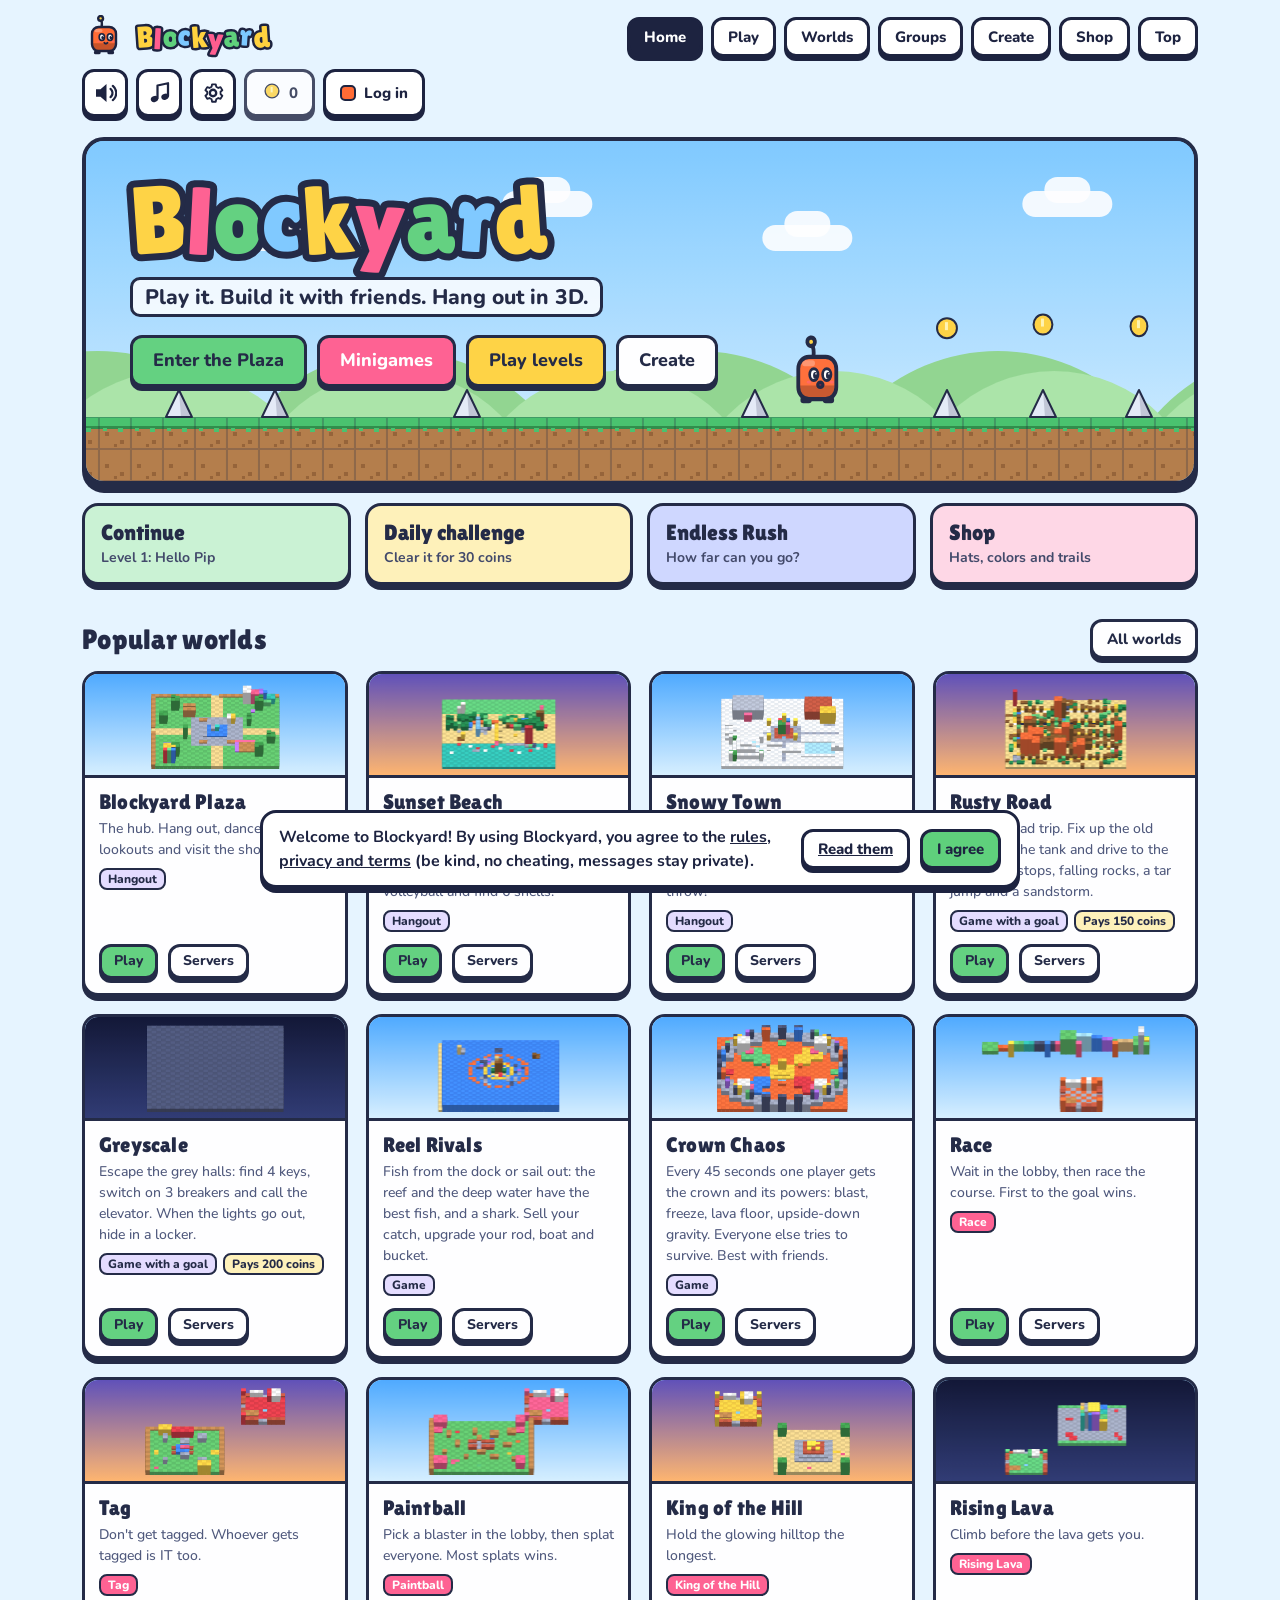
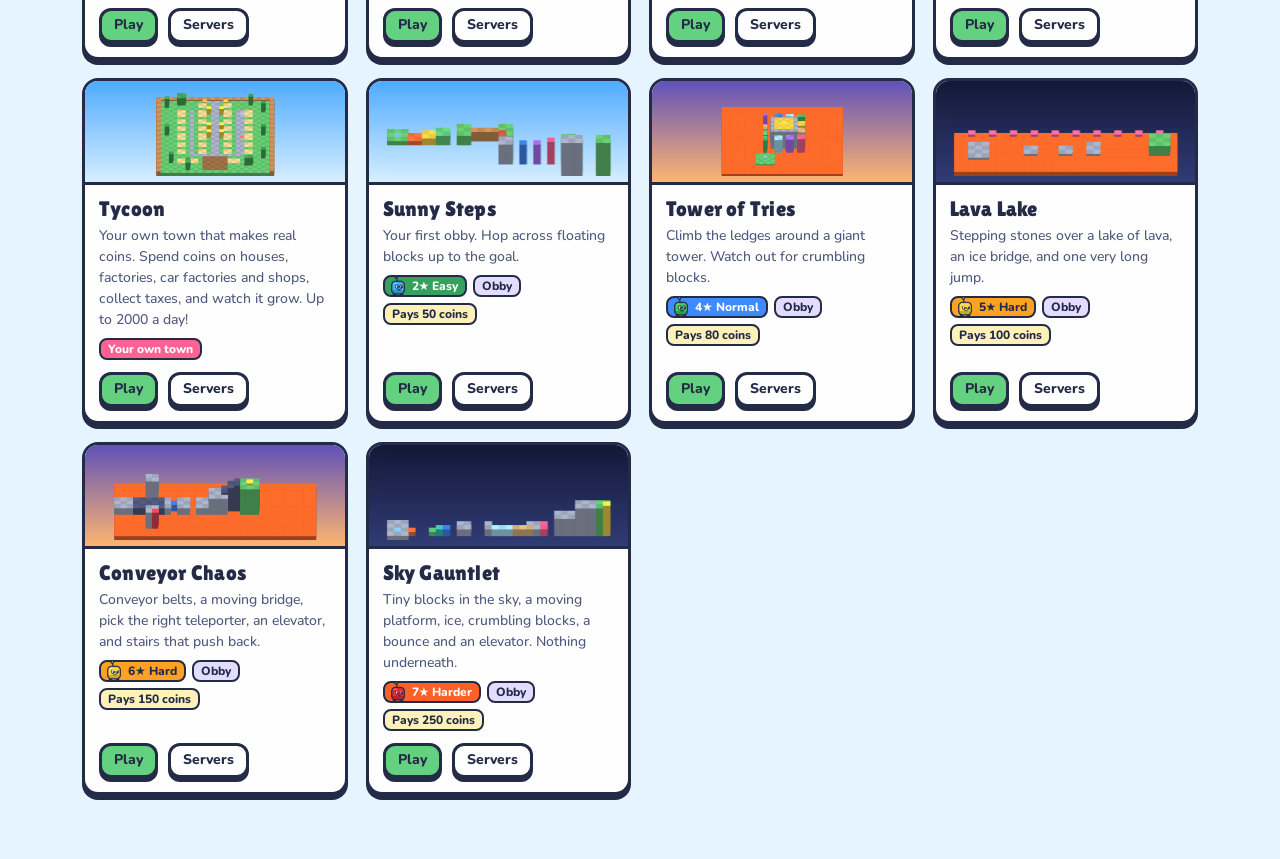
==== commit c7650321: "Add files via upload" ====
--- a/public/index.html
+++ b/public/index.html
@@ -226,6 +226,9 @@
     <form class="join-code" id="join-form"><label for="join-code">Got a server code?</label><div class="row"><input id="join-code" placeholder="Server code" maxlength="12" autocomplete="off"><button class="btn btn-sun" type="submit">Join</button></div></form>
   </div>
   <div id="friends-online" hidden></div>
+  <h2>Games</h2>
+  <p class="small">Blockyard's own games, made with Engine v2. Open any of them in the builder (the button is on the game's page) to see how it works and make your own version.</p>
+  <div class="grid" id="worlds-premade"></div>
   <h2>Hangouts</h2>
   <div class="grid" id="worlds-hangout"></div>
   <h2 id="minigames">Minigames</h2>
--- a/public/css/style.css
+++ b/public/css/style.css
@@ -1286,6 +1286,26 @@
 .gfx-lbl { font: 800 14px Nunito, system-ui, sans-serif; min-width: 110px; }
 .gfx-row .seg-btn { padding: 5px 11px; font-size: 13px; }
 .w3-fps { font-variant-numeric: tabular-nums; }
+
+/* ---------- engine v2 games: the Use hint, the Use button for touch, and a script's own buttons ---------- */
+.w3-prompt { position: absolute; left: 50%; bottom: 96px; transform: translateX(-50%); background: rgba(29, 35, 64, .88); color: #fff; border: 3px solid #fff; border-radius: 14px; padding: 6px 14px; font: 800 17px Nunito, system-ui, sans-serif; pointer-events: none; white-space: nowrap; max-width: 90%; overflow: hidden; text-overflow: ellipsis; z-index: 3; }
+.w3-prompt kbd, .w3-sbtns kbd { display: inline-block; min-width: 24px; text-align: center; background: var(--sun); color: var(--ink); border: 2px solid var(--ink); border-radius: 7px; padding: 0 6px; font: 800 14px Nunito, system-ui, sans-serif; }
+.w3-use { position: absolute; right: 124px; bottom: 64px; width: 96px; height: 76px; display: none; background: var(--grass); font-size: 15px; line-height: 1.1; padding: 4px; overflow: hidden; }
+.w3-use.on { background: var(--sun); outline: 3px solid #fff; }
+.w3-sbtns { position: absolute; left: 50%; bottom: 12px; transform: translateX(-50%); display: flex; flex-wrap: wrap; justify-content: center; gap: 6px; max-width: 72%; z-index: 3; }
+.w3-sbtns .btn { padding: 5px 10px; font-size: 14px; box-shadow: 0 3px 0 var(--line); }
+.has-sbtns .w3-emotes { display: none; }
+@media (pointer: coarse) {
+  .w3-use:not([hidden]) { display: grid; place-items: center; right: 148px; bottom: 74px; width: 104px; height: 96px; }
+  .w3-use.on { background: var(--grass); }
+  /* the Use button shows the hint itself, so the bubble isn't needed on a touch screen */
+  .w3-prompt { display: none; }
+  /* a script's buttons: one row you can swipe, under the numbers at the top */
+  .w3-sbtns { bottom: auto; top: 44px; left: 8px; right: 58px; transform: none; max-width: none; flex-wrap: nowrap; justify-content: flex-start; overflow-x: auto; scrollbar-width: none; padding: 2px 2px 6px; }
+  .w3-sbtns::-webkit-scrollbar { display: none; }
+  .w3-sbtns .btn { flex: none; min-height: 40px; }
+  .w3-sbtns kbd { display: none; }
+}
 
 /* ============================================================
    GROUPS: your groups | channels | chat   (update 19)
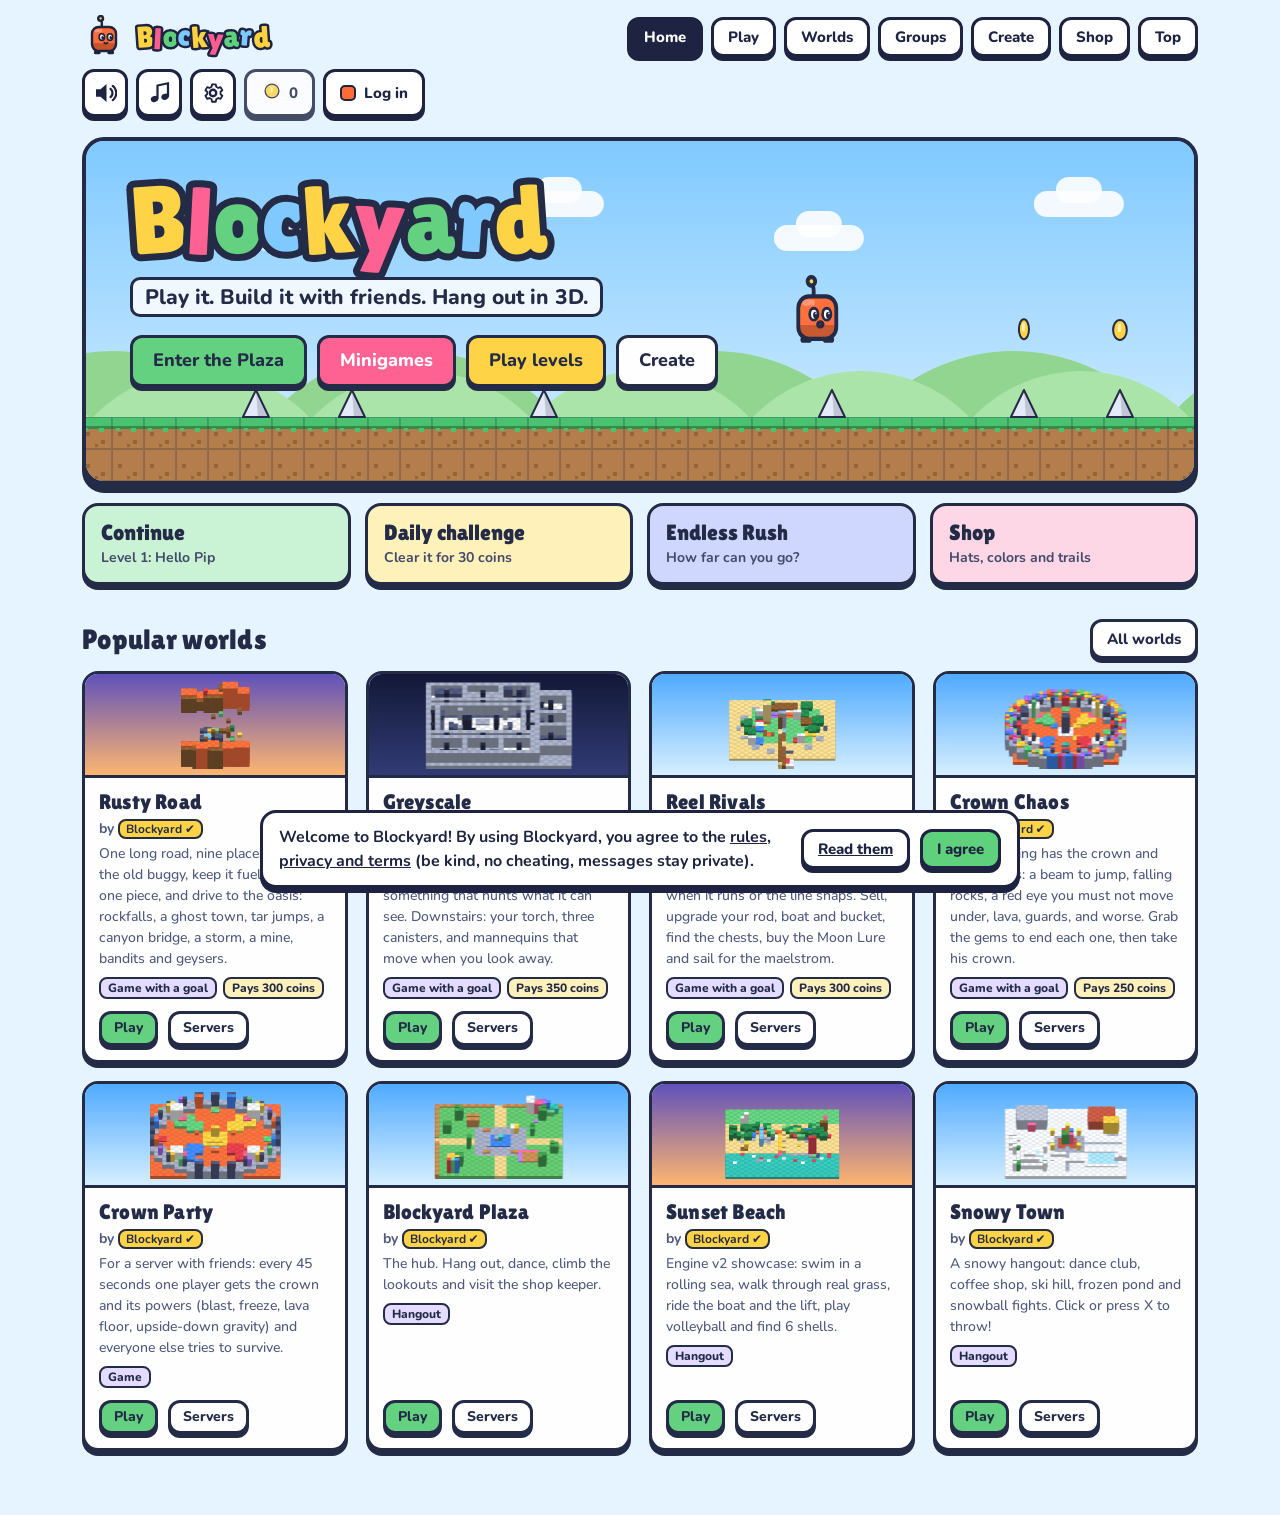
==== commit a21b88f2: "Add files via upload" ====
--- a/public/index.html
+++ b/public/index.html
@@ -222,31 +222,33 @@
 <!-- ============ WORLDS (3D) ============ -->
 <section id="view-worlds" class="view" hidden>
   <div class="page-head">
-    <div><h1>Worlds</h1><p class="lede">3D places to hang out and obbies to beat. Log in to see other players and chat.</p><button class="btn btn-sun btn-big" id="random-world" type="button">🎲 Random world</button></div>
+    <div><h1>Worlds</h1><p class="lede">3D games, hangouts and obbies. Log in to see other players and chat.</p></div>
     <form class="join-code" id="join-form"><label for="join-code">Got a server code?</label><div class="row"><input id="join-code" placeholder="Server code" maxlength="12" autocomplete="off"><button class="btn btn-sun" type="submit">Join</button></div></form>
   </div>
+  <form class="world-search" id="world-search" role="search">
+    <input id="world-q" type="search" placeholder="Search worlds and games by name or maker" maxlength="40" autocomplete="off" aria-label="Search worlds">
+    <button class="btn btn-sun" type="submit">🔍 Search</button>
+    <button class="btn" id="random-world" type="button">🎲 Random</button>
+  </form>
   <div id="friends-online" hidden></div>
-  <h2>Games</h2>
-  <p class="small">Blockyard's own games, made with Engine v2. Open any of them in the builder (the button is on the game's page) to see how it works and make your own version.</p>
-  <div class="grid" id="worlds-premade"></div>
-  <h2>Hangouts</h2>
-  <div class="grid" id="worlds-hangout"></div>
-  <h2 id="minigames">Minigames</h2>
-  <p class="small">Each minigame has its own servers. Wait in the lobby (the shop keeper is there too) and the next round starts when 2 players are in.</p>
-  <div class="grid" id="worlds-games"></div>
-  <h2>Obbies</h2>
-  <div class="grid" id="worlds-builtin"></div>
-  <div class="section-head"><h2>Player worlds</h2>
-    <div class="chips" role="group" aria-label="Sort">
-      <button class="chip" data-wsort="top" aria-pressed="true">Popular</button>
-      <button class="chip" data-wsort="new" aria-pressed="false">Newest</button>
-      <button class="chip" data-wsort="reward" aria-pressed="false">Pays coins</button>
-      <button class="chip" data-wsort="rated" aria-pressed="false">Rated ★</button>
-    </div>
-  </div>
-  <div class="grid" id="worlds-grid"></div>
-  <p class="msg" id="worlds-msg"></p>
-  <div class="row center"><button class="btn" id="worlds-more" hidden>Load more</button></div>
+  <!-- the front page: one line each, with More -->
+  <div id="worlds-home">
+    <div class="section-head"><h2>🔥 Trending</h2><button class="btn" type="button" data-wmore="trending">More →</button></div>
+    <div class="row-scroll" id="row-trending"></div>
+    <div class="section-head"><h2>Blockyard games</h2><button class="btn" type="button" data-wmore="blockyard">More →</button></div>
+    <div class="row-scroll" id="row-blockyard"></div>
+    <div class="section-head"><h2>Made by players</h2><button class="btn" type="button" data-wmore="players">More →</button></div>
+    <div class="row-scroll" id="row-players"></div>
+    <p class="msg" id="row-players-msg"></p>
+  </div>
+  <!-- More / search: the whole list -->
+  <div id="worlds-list" hidden>
+    <div class="section-head"><h2 id="worlds-list-h"></h2><button class="btn" type="button" id="worlds-back">‹ Back</button></div>
+    <div class="chips" id="worlds-chips" role="group" aria-label="Filter"></div>
+    <div class="grid" id="worlds-grid"></div>
+    <p class="msg" id="worlds-msg"></p>
+    <div class="row center"><button class="btn" id="worlds-more" hidden>Load more</button></div>
+  </div>
 </section>
 
 <!-- ============ ONE WORLD ============ -->
--- a/public/css/style.css
+++ b/public/css/style.css
@@ -1286,6 +1286,18 @@
 .gfx-lbl { font: 800 14px Nunito, system-ui, sans-serif; min-width: 110px; }
 .gfx-row .seg-btn { padding: 5px 11px; font-size: 13px; }
 .w3-fps { font-variant-numeric: tabular-nums; }
+
+/* ---------- the Worlds page: search, and one line of cards per row ---------- */
+.world-search { display: flex; flex-wrap: wrap; gap: 10px; margin: 0 0 6px; }
+.world-search input { flex: 1; min-width: 180px; }
+.row-scroll { display: flex; gap: 16px; overflow-x: auto; padding: 4px 4px 14px; margin: 0 -4px; scroll-snap-type: x proximity; scrollbar-width: thin; }
+.row-scroll > .card { flex: 0 0 250px; scroll-snap-align: start; }
+/* (in a row the cards stay short: three lines of what it is, the rest is on its page) */
+.row-scroll .card-body > div > p:not(.by-line) { display: -webkit-box; -webkit-line-clamp: 3; line-clamp: 3; -webkit-box-orient: vertical; overflow: hidden; }
+.row-scroll:empty::after { content: "Loading…"; color: var(--muted); font-weight: 700; padding: 20px 4px; }
+.by-us { background: var(--sun); color: var(--ink); border: 2px solid var(--line); border-radius: 8px; padding: 0 6px; font-size: 12px; }
+#worlds-chips { margin: 0 0 14px; }
+@media (max-width: 760px) { .row-scroll > .card { flex-basis: 190px; } .row-scroll { gap: 10px; } }
 
 /* ---------- engine v2 games: the Use hint, the Use button for touch, and a script's own buttons ---------- */
 .w3-prompt { position: absolute; left: 50%; bottom: 96px; transform: translateX(-50%); background: rgba(29, 35, 64, .88); color: #fff; border: 3px solid #fff; border-radius: 14px; padding: 6px 14px; font: 800 17px Nunito, system-ui, sans-serif; pointer-events: none; white-space: nowrap; max-width: 90%; overflow: hidden; text-overflow: ellipsis; z-index: 3; }
